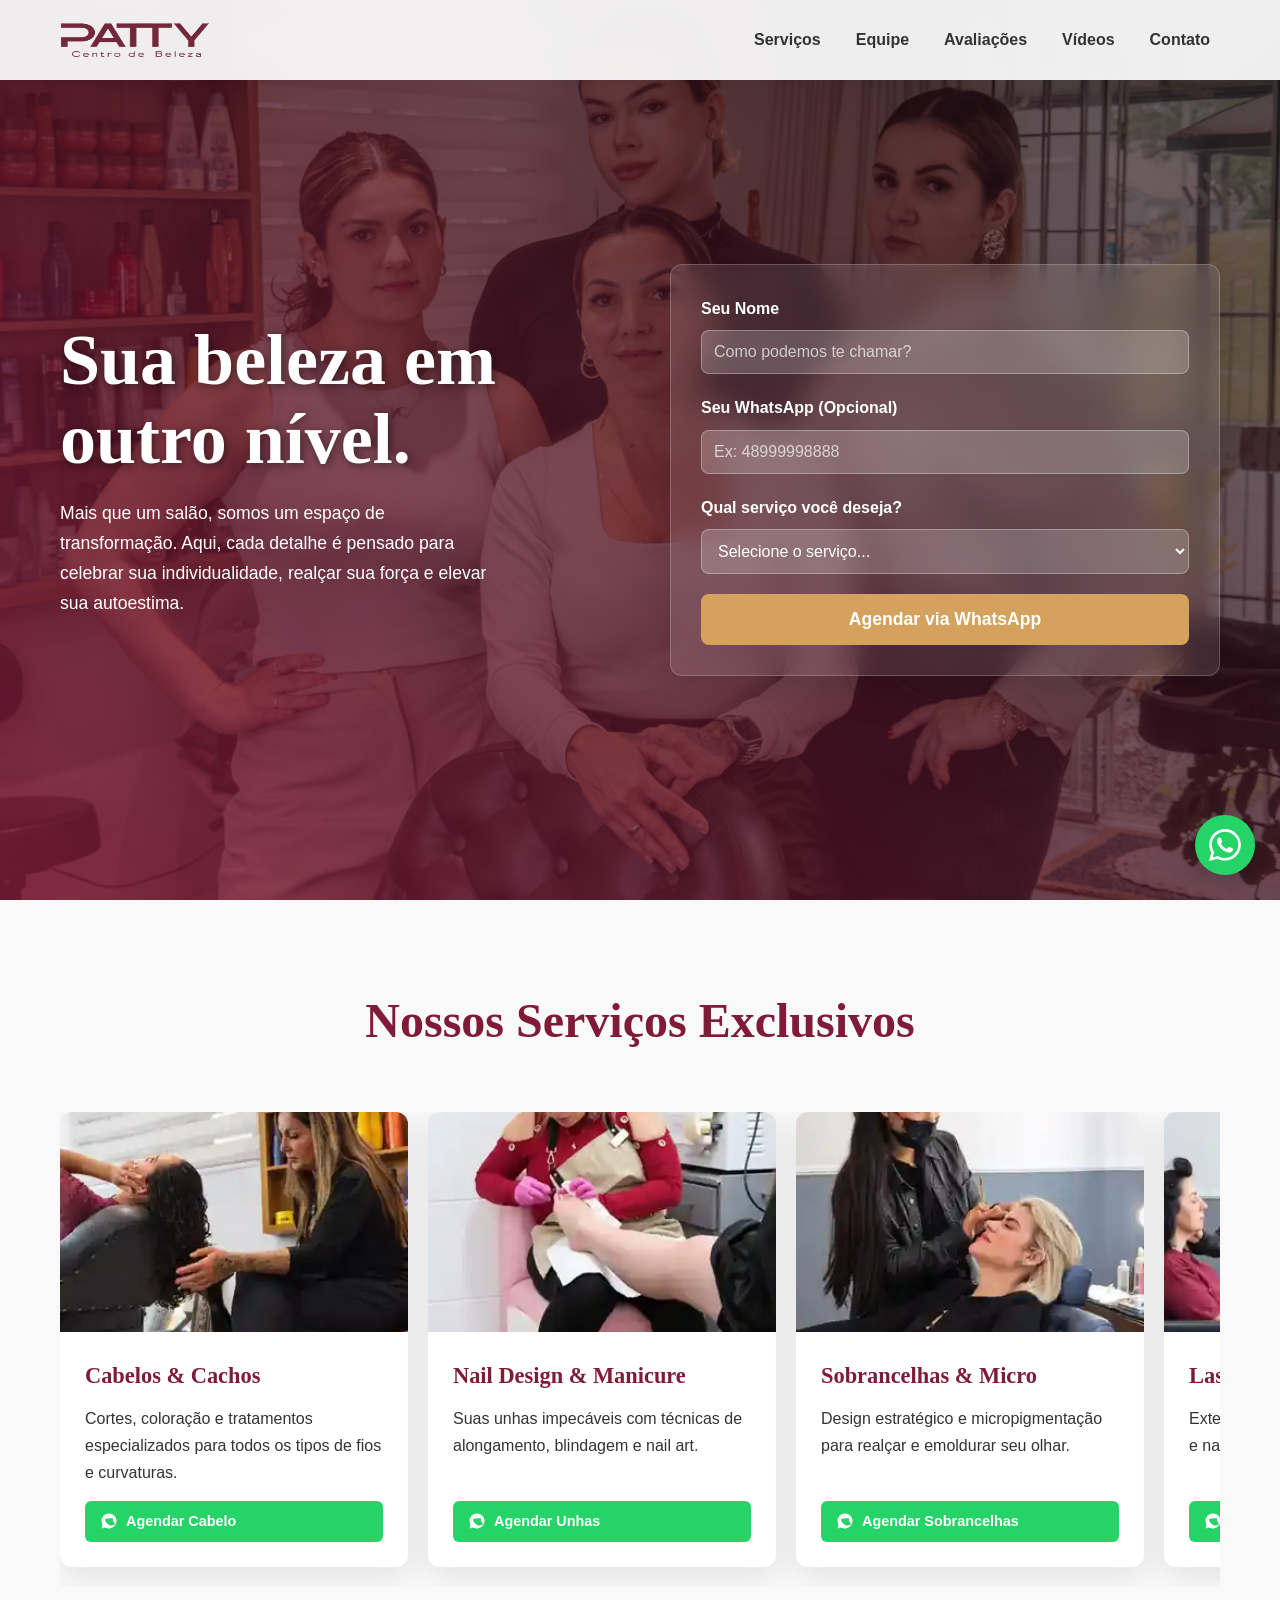
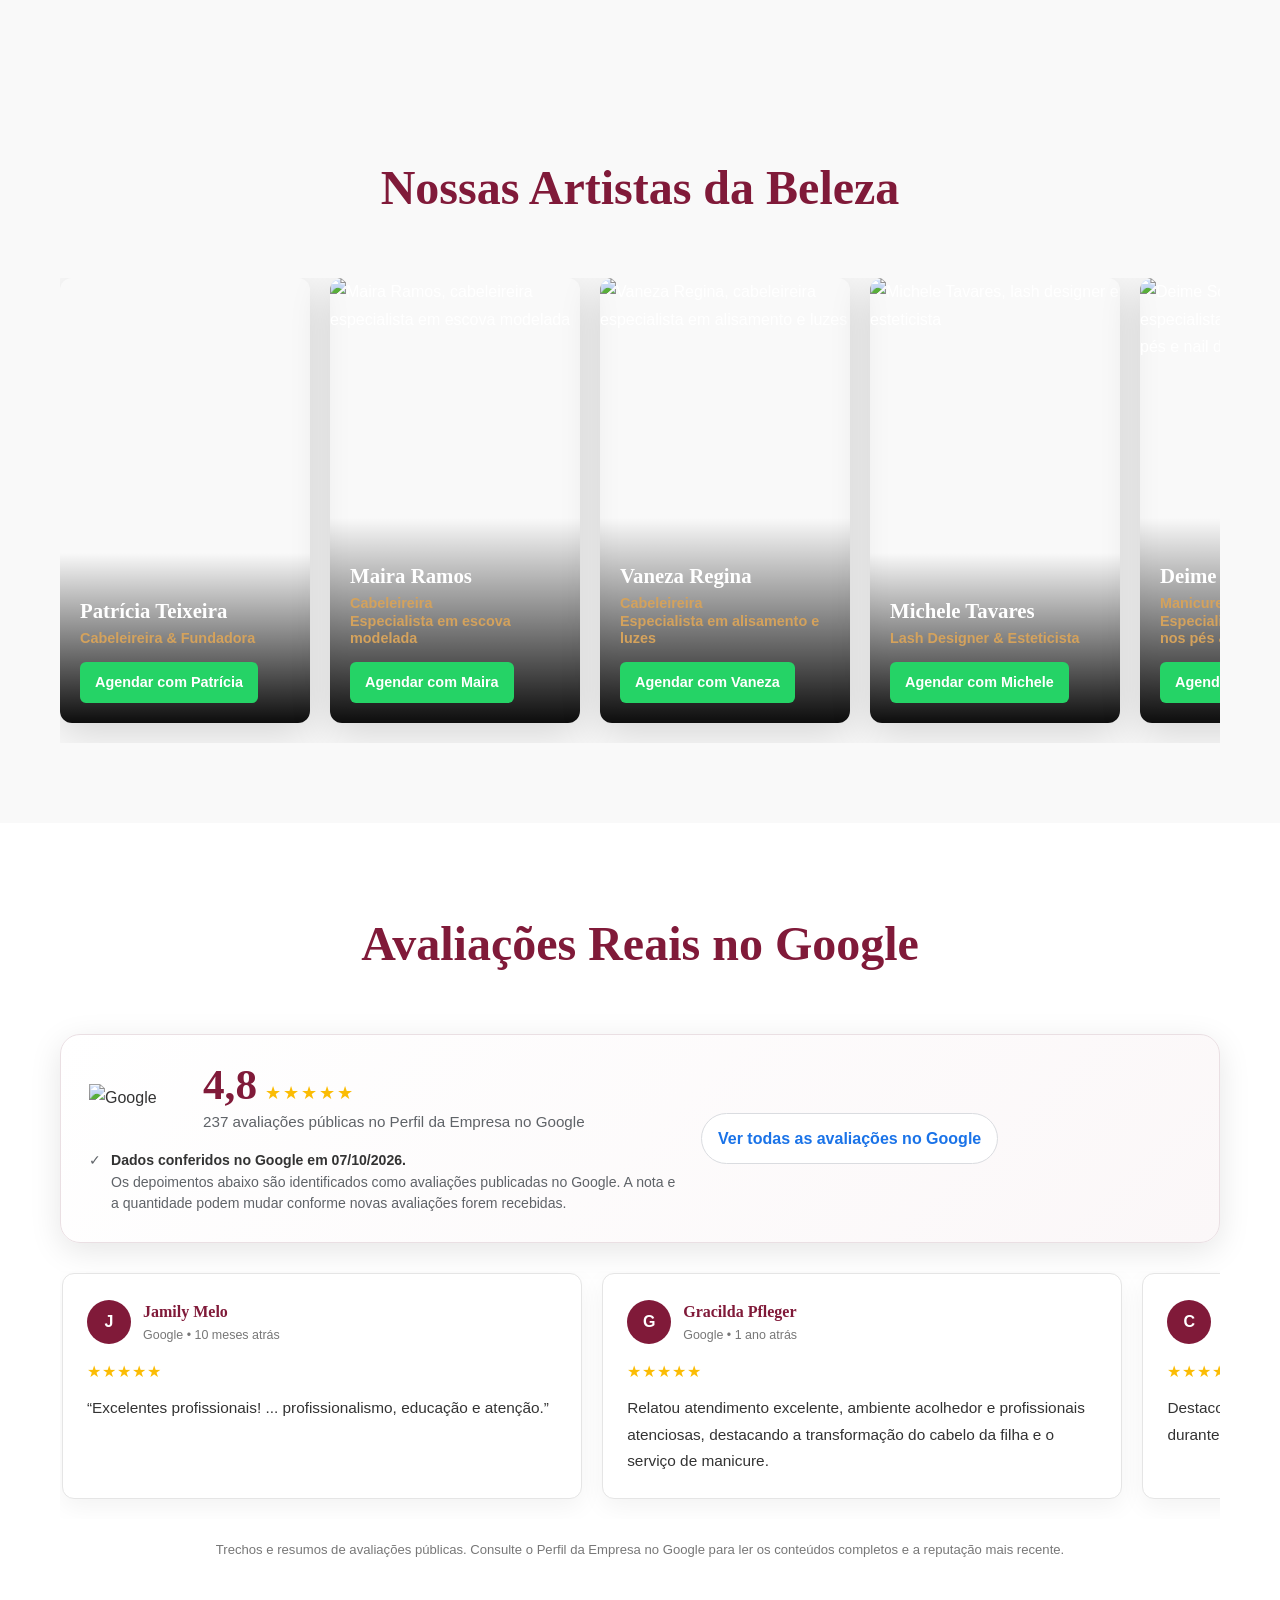
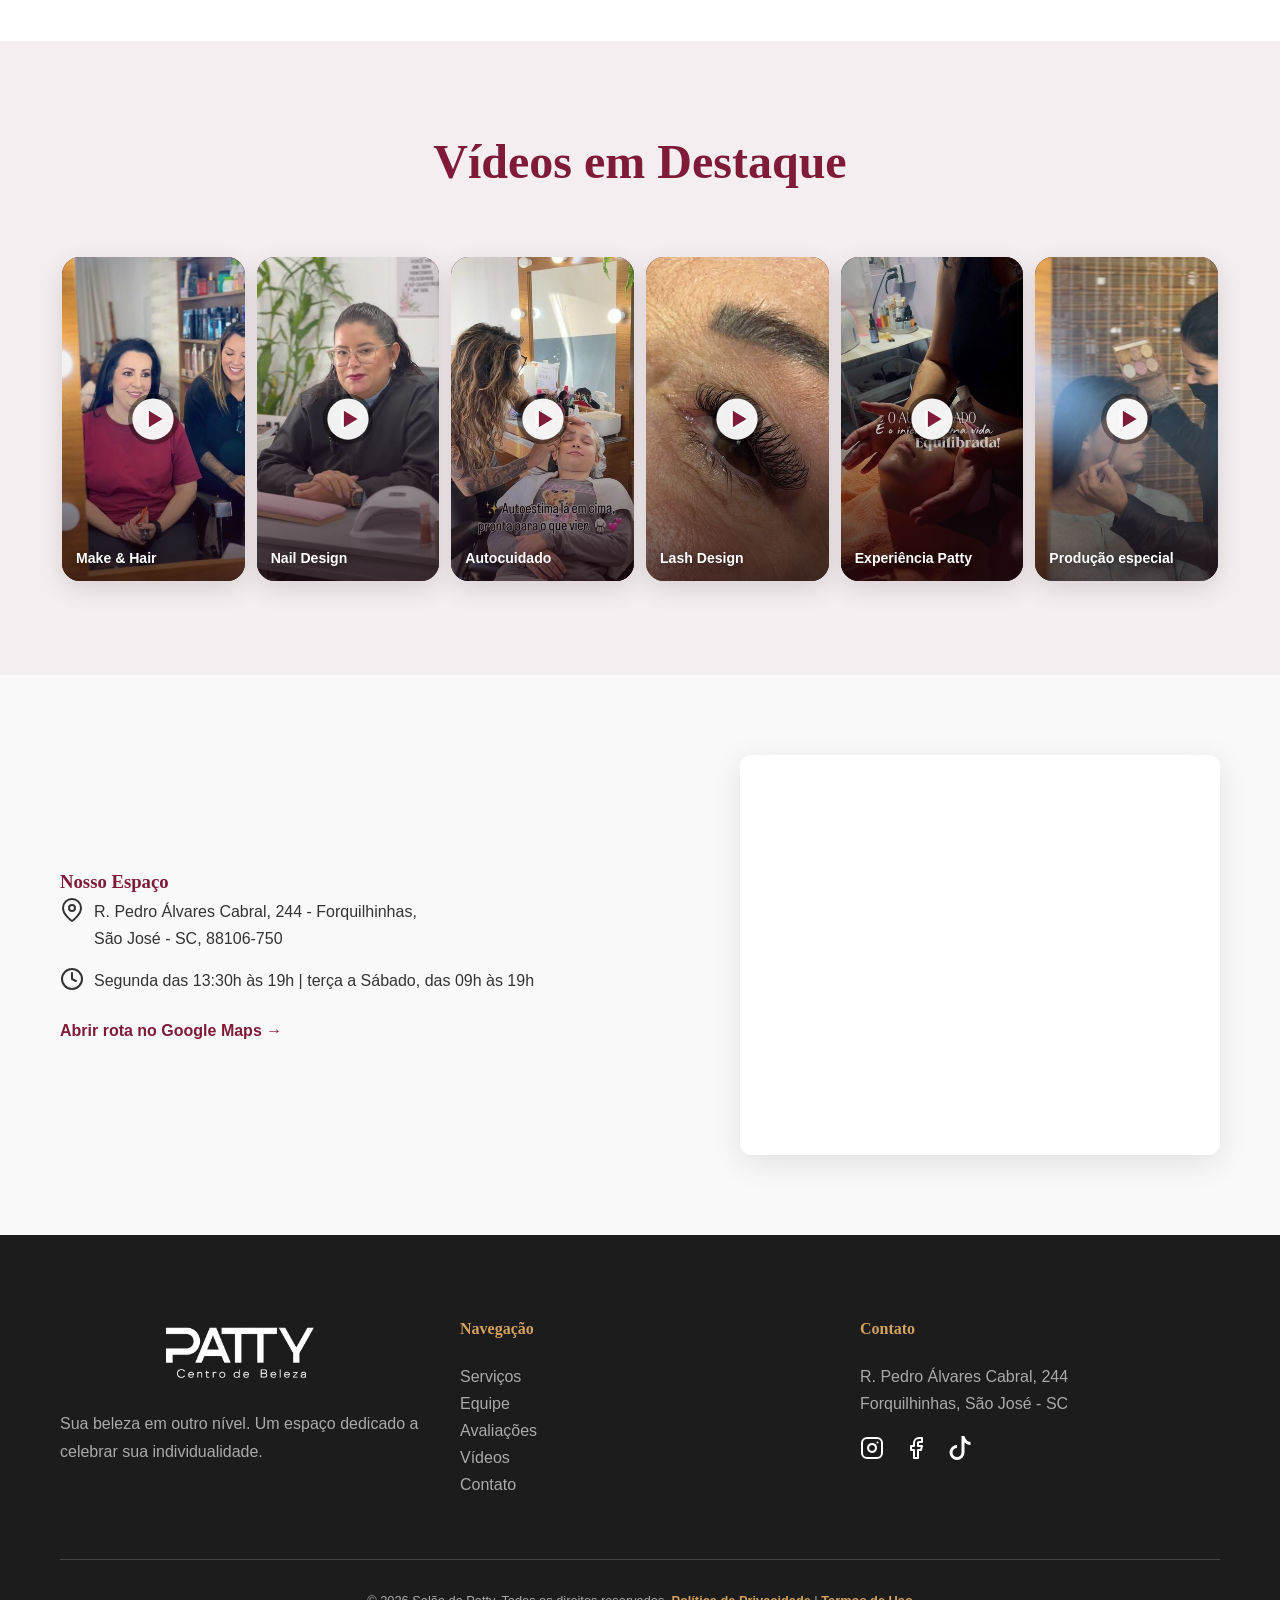
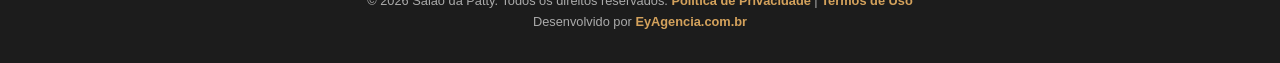
==== index.html @ 9fef359a "Merge pull request #10 from appdidelivery/main feat(analytics): track all WhatsApp CTA clicks and ap" ====
<!DOCTYPE html>
<html lang="pt-BR">
<head>

    <meta charset="UTF-8">
    <meta name="viewport" content="width=device-width, initial-scale=1.0, viewport-fit=cover">
    <meta name="theme-color" content="#801A39">
    <title>Salão da Patty - Sua Beleza em Outro Nível</title>

    <meta name="description" content="No Salão da Patty, transformamos sua beleza e elevamos sua autoestima. Agende seu horário e viva uma experiência única de luxo e cuidado em São José/SC.">
    <meta name="author" content="Salão da Patty | Desenvolvido por EyAgencia.com.br">
    <meta name="robots" content="index,follow,max-image-preview:large">
    <meta property="og:locale" content="pt_BR">
    <meta property="og:type" content="business.business">
    <meta property="og:title" content="Salão da Patty | Centro de Beleza em São José/SC">
    <meta property="og:description" content="Cabelos, unhas, cílios, estética, maquiagem, depilação e terapias em São José/SC. Agende seu atendimento no Salão da Patty.">
    <meta property="og:url" content="https://www.pattycentrodebeleza.com.br/">
    <meta property="og:image" content="https://www.pattycentrodebeleza.com.br/imagens/hero-background.jpg">
    <meta name="twitter:card" content="summary_large_image">
    <link rel="icon" href="imagens/logo-patty-salao.png" type="image/png">
    <link rel="canonical" href="https://www.pattycentrodebeleza.com.br/">
    <link rel="alternate" type="text/plain" href="llms.txt" title="Resumo oficial para agentes de IA">
    <link rel="preload" as="image" href="imagens/hero-background.jpg" fetchpriority="high"><script type="application/ld+json">
    {
      "@context": "https://schema.org",
      "@graph": [
        {
          "@type": "BeautySalon",
          "@id": "https://www.pattycentrodebeleza.com.br/#organization",
          "name": "Patty Centro de Beleza",
          "url": "https://www.pattycentrodebeleza.com.br",
          "logo": "https://www.pattycentrodebeleza.com.br/imagens/logo-patty-salao.png",
          "image": [
            "https://www.pattycentrodebeleza.com.br/imagens/hero-background.jpg",
            "https://www.pattycentrodebeleza.com.br/imagens/servico-cabelos.jpg"
          ],
          "telephone": "+55 48 988032478",
          "priceRange": "$$",
          "aggregateRating": {
            "@type": "AggregateRating",
            "ratingValue": "4.8",
            "reviewCount": "237",
            "bestRating": "5",
            "worstRating": "1"
          },
          "hasMap": "https://www.google.com/maps/search/?api=1&query=Patty%20Centro%20de%20Beleza%2C%20R.%20Pedro%20%C3%81lvares%20Cabral%2C%20244%2C%20Forquilhinhas%2C%20S%C3%A3o%20Jos%C3%A9%20-%20SC%2C%2088106-750",
          "address": {
            "@type": "PostalAddress",
            "streetAddress": "R. Pedro Álvares Cabral, 244",
            "addressLocality": "São José",
            "addressRegion": "SC",
            "postalCode": "88106-750",
            "addressCountry": "BR"
          },
          "sameAs": [
            "https://www.instagram.com/pattycentrodebeleza",
            "https://www.facebook.com/share/1CaXGvfuWC",
            "https://www.tiktok.com/@patriciacentrodebeleza",
            "https://wa.me/5548988032478"
          ]
        }
      ]
    }
    </script>

    <style>
        /* ---------------------------------- */
        /* 1. FUNDAÇÃO E VARIÁVEIS
        /* ---------------------------------- */
        :root {
            --rose-gold: #D4A25C;
            --burgundy: #801A39;
            --off-white: #F9F9F9;
            --text-dark: #333;
            --text-light: #fff;
            
            --font-heading: Georgia, 'Times New Roman', serif;
            --font-body: -apple-system, BlinkMacSystemFont, 'Segoe UI', Roboto, Arial, sans-serif;

            --shadow-soft: 0 8px 32px 0 rgba(0, 0, 0, 0.1);
            --shadow-medium: 0 10px 40px rgba(0, 0, 0, 0.15);
            --container-width: 1200px;
            --border-radius: 12px;
        }

        /* ---------------------------------- */
        /* 2. RESET GERAL
        /* ---------------------------------- */
        * { margin: 0; padding: 0; box-sizing: border-box; }
        html { scroll-behavior: smooth; }
        body {
            font-family: var(--font-body);
            background-color: var(--off-white);
            color: var(--text-dark);
            line-height: 1.7;
            -webkit-font-smoothing: antialiased;
            overflow-x: hidden; 
        }
        .container { max-width: var(--container-width); margin: 0 auto; padding: 0 20px; }
        section { padding: 80px 0; }
        h1, h2, h3, h4 { font-family: var(--font-heading); color: var(--burgundy); font-weight: 700; }
        h2.section-title { font-size: clamp(2.2rem, 5vw, 3rem); text-align: center; margin-bottom: 50px; }
        img { max-width: 100%; height: auto; display: block; }
        
        .fade-in { opacity: 0; transform: translateY(30px); transition: opacity 0.8s ease-out, transform 0.6s ease-out; }
        .fade-in.visible { opacity: 1; transform: translateY(0); }

        /* ---------------------------------- */
        /* 3. HEADER & MENU MOBILE
        /* ---------------------------------- */
        .main-header {
            position: fixed; top: 0; left: 0; width: 100%; z-index: 1000;
            background-color: rgba(249, 249, 249, 0.95);
            backdrop-filter: blur(10px); -webkit-backdrop-filter: blur(10px);
            padding: 15px 0; box-shadow: 0 2px 10px rgba(0,0,0,0.05); transition: all 0.3s;
        }
        .header-container { display: flex; justify-content: space-between; align-items: center; position: relative; }
        .logo img { height: 50px; transition: height 0.3s; }
        
        .main-nav { display: flex; align-items: center; gap: 15px; }
        .main-nav a { margin: 0 10px; color: var(--text-dark); font-weight: 600; text-decoration: none; position: relative; }
        .main-nav a::after {
            content: ''; position: absolute; bottom: -5px; left: 0; width: 0; height: 2px;
            background-color: var(--rose-gold); transition: width 0.3s;
        }
        .main-nav a:hover::after { width: 100%; }

        .menu-toggle { display: none; background: none; border: none; cursor: pointer; color: var(--burgundy); padding: 5px; z-index: 1100; }

        /* ---------------------------------- */
        /* 4. HERO
        /* ---------------------------------- */
        .hero-section {
            padding-top: 120px; min-height: 100vh; display: flex; align-items: center; justify-content: center;
            color: var(--text-light);
            background-image: linear-gradient(45deg, rgba(128, 26, 57, 0.8), rgba(0, 0, 0, 0.6)), url('imagens/hero-background.jpg');
            background-size: cover; background-position: center;
        }
        .hero-grid { display: grid; grid-template-columns: 1fr; gap: 60px; align-items: center; }
        .hero-text h1 { color: var(--text-light); font-size: clamp(2.8rem, 7vw, 4.5rem); line-height: 1.1; margin-bottom: 20px; text-shadow: 2px 2px 10px rgba(0,0,0,0.5); }
        .hero-text p { font-size: 1.1rem; max-width: 45ch; }
        
        .hero-form {
            background: rgba(255, 255, 255, 0.1); backdrop-filter: blur(15px); -webkit-backdrop-filter: blur(15px);
            border: 1px solid rgba(255, 255, 255, 0.2); border-radius: var(--border-radius); padding: 30px; box-shadow: var(--shadow-medium);
        }
        .form-group { margin-bottom: 20px; }
        .form-group label { display: block; margin-bottom: 8px; font-weight: 600; }
        .form-group input, .form-group select {
            width: 100%; padding: 12px; border: 1px solid rgba(255, 255, 255, 0.3); border-radius: 8px;
            background-color: rgba(255, 255, 255, 0.2); color: var(--text-light); font-family: var(--font-body); font-size: 1rem;
        }
        .form-group input::placeholder { color: rgba(255, 255, 255, 0.7); }
        .form-group option { background-color: var(--burgundy); color: var(--text-light); }
        .btn-submit {
            width: 100%; padding: 15px; border: none; border-radius: 8px; background-color: var(--rose-gold);
            color: var(--text-light); font-size: 1.1rem; font-weight: 600; cursor: pointer; transition: 0.3s;
        }
        .btn-submit:hover { background-color: #c59450; transform: scale(1.02); }

        /* NOVO: Botão pequeno do WhatsApp para cards */
        .btn-whatsapp-small {
            display: inline-flex; align-items: center; gap: 8px; margin-top: 15px; padding: 8px 15px;
            background-color: #25D366; color: #fff; border-radius: 6px; font-weight: 600; font-size: 0.9rem;
            text-decoration: none; transition: background-color 0.3s, transform 0.2s;
        }
        .btn-whatsapp-small:hover { background-color: #128C7E; transform: translateY(-2px); color: #fff; }
        .btn-whatsapp-small svg { width: 18px; height: 18px; }

        /* ---------------------------------- */
        /* 5. SERVIÇOS (CARROSSEL)
        /* ---------------------------------- */
        .services-carousel-wrapper { position: relative; }
        .services-carousel { 
            display: flex; overflow-x: auto; scroll-snap-type: x mandatory; gap: 20px; padding-bottom: 20px; 
            -ms-overflow-style: none; scrollbar-width: none; 
        }
        .services-carousel::-webkit-scrollbar { display: none; }
        
        .service-card { 
            flex: 0 0 85%; min-width: 85%; flex-shrink: 0; 
            scroll-snap-align: center; background: var(--text-light); border-radius: var(--border-radius); 
            overflow: hidden; box-shadow: var(--shadow-soft); transition: transform 0.3s; display: flex; flex-direction: column;
        }
        .service-card:hover { transform: translateY(-5px); box-shadow: var(--shadow-medium); }
        .service-card img { width: 100%; height: 250px; object-fit: cover; }
        .service-card-content { padding: 25px; display: flex; flex-direction: column; flex-grow: 1; }
        .service-card-content h3 { margin-bottom: 10px; font-size: 1.4rem; }
        .service-card-content p { flex-grow: 1; }

        /* ---------------------------------- */
        /* 6. GALERIAS POR SERVIÇO
        /* ---------------------------------- */
        .portfolio-section { background: #fff; }
        .portfolio-intro {
            max-width: 760px; margin: -28px auto 36px; text-align: center; color: #555;
        }
        .service-gallery {
            background: #fbf7f8; border: 1px solid #eadfe3; border-radius: 20px;
            padding: 24px; box-shadow: var(--shadow-soft);
        }
        .service-gallery-header {
            display: flex; flex-direction: column; gap: 12px; margin-bottom: 20px;
        }
        .service-gallery-header h3 { margin: 0; font-size: 1.65rem; }
        .service-gallery-header p { color: #666; max-width: 760px; }
        .gallery-grid {
            display: grid; grid-template-columns: repeat(2, minmax(0, 1fr)); gap: 12px;
        }
        .gallery-item {
            position: relative; aspect-ratio: 240 / 426; overflow: hidden;
            border-radius: 14px; background-image: url('imagens/portfolio/unhas/patty-unhas-01-07.webp');
            background-repeat: no-repeat; background-size: 100% 700%;
            box-shadow: 0 8px 22px rgba(0,0,0,.10);
            transition: transform .25s ease, box-shadow .25s ease;
        }
        .gallery-item:hover { transform: translateY(-3px); box-shadow: 0 12px 28px rgba(0,0,0,.16); }
        .gallery-item:nth-child(1) { background-position: center 0%; }
        .gallery-item:nth-child(2) { background-position: center 16.6667%; }
        .gallery-item:nth-child(3) { background-position: center 33.3333%; }
        .gallery-item:nth-child(4) { background-position: center 50%; }
        .gallery-item:nth-child(5) { background-position: center 66.6667%; }
        .gallery-item:nth-child(6) { background-position: center 83.3333%; }
        .gallery-item:nth-child(7) { background-position: center 100%; }
        .gallery-caption {
            position: absolute; left: 0; right: 0; bottom: 0; padding: 34px 12px 10px;
            background: linear-gradient(to top, rgba(0,0,0,.72), transparent);
            color: #fff; font-size: .78rem; font-weight: 600;
        }
        .gallery-cta { margin-top: 20px; }

        /* ---------------------------------- */
        /* 7. EQUIPE (STORIES CARROSSEL)
        /* ---------------------------------- */
        .team-carousel-wrapper { position: relative; }
        .team-carousel {
            display: flex; overflow-x: auto; scroll-snap-type: x mandatory; gap: 20px; padding-bottom: 20px; 
            -ms-overflow-style: none; scrollbar-width: none;
        }
        .team-carousel::-webkit-scrollbar { display: none; }

        .team-card { 
            flex: 0 0 75%; min-width: 75%; flex-shrink: 0; 
            scroll-snap-align: center; position: relative; aspect-ratio: 9 / 16; 
            border-radius: var(--border-radius); overflow: hidden; box-shadow: var(--shadow-medium); color: var(--text-light); 
        }
        .team-card img { width: 100%; height: 100%; object-fit: cover; transition: transform 0.4s ease; }
        .team-card:hover img { transform: scale(1.05); }
        .team-card-overlay { 
            position: absolute; bottom: 0; left: 0; width: 100%; padding: 40px 20px 20px; 
            background: linear-gradient(to top, rgba(0,0,0,0.95), transparent); 
            display: flex; flex-direction: column; align-items: flex-start;
        }
        .team-card-overlay h3 { color: var(--text-light); font-size: 1.3rem; margin-bottom: 2px; }
        .team-card-overlay p { color: var(--rose-gold); font-weight: 600; font-size: 0.9rem; line-height: 1.2; }

        /* ---------------------------------- */
        /* 7. AVALIAÇÕES E RODAPÉ
        /* ---------------------------------- */
        .reviews-section { background: #fff; }
        .google-reputation {
            display: grid; grid-template-columns: 1fr; gap: 24px; align-items: stretch;
            background: linear-gradient(135deg, #fff 0%, #fbf7f8 100%);
            border: 1px solid #eadfe3; border-radius: 20px; padding: 28px; margin-bottom: 28px;
            box-shadow: var(--shadow-soft);
        }
        .google-score { display: flex; flex-wrap: wrap; align-items: center; gap: 16px 22px; }
        .google-logo { width: 92px; height: auto; object-fit: contain; }
        .google-score-main { display: flex; align-items: baseline; gap: 8px; }
        .google-rating-number { font-family: var(--font-heading); color: var(--burgundy); font-size: 2.7rem; line-height: 1; }
        .google-rating-stars { color: #fbbc04; font-size: 1.15rem; letter-spacing: 2px; }
        .google-review-count { color: #5f6368; font-size: .95rem; }
        .google-audit { display: flex; align-items: flex-start; gap: 10px; color: #5f6368; font-size: .88rem; line-height: 1.5; }
        .google-audit strong { color: var(--text-dark); }
        .google-actions { display: flex; flex-wrap: wrap; gap: 10px; align-items: center; }
        .btn-google {
            display: inline-flex; align-items: center; justify-content: center; gap: 8px;
            padding: 11px 16px; border-radius: 999px; border: 1px solid #dadce0;
            background: #fff; color: #1a73e8; text-decoration: none; font-weight: 600;
            transition: transform .2s ease, box-shadow .2s ease;
        }
        .btn-google:hover { transform: translateY(-2px); box-shadow: 0 8px 20px rgba(0,0,0,.08); }
        .reviews-carousel { display: flex; overflow-x: auto; scroll-snap-type: x mandatory; gap: 20px; padding: 2px 2px 20px; scrollbar-width: none; }
        .reviews-carousel::-webkit-scrollbar { display: none; }
        .review-card {
            flex: 0 0 88%; min-width: 88%; flex-shrink: 0; scroll-snap-align: center;
            background: #fff; border: 1px solid #e5e5e5; border-radius: var(--border-radius);
            padding: 24px; box-shadow: 0 8px 24px rgba(0,0,0,.05);
        }
        .review-header { display: flex; align-items: center; justify-content: space-between; gap: 12px; margin-bottom: 12px; }
        .review-person { display: flex; align-items: center; gap: 12px; }
        .review-avatar {
            width: 44px; height: 44px; border-radius: 50%; display: grid; place-items: center;
            background: var(--burgundy); color: #fff; font-weight: 700;
        }
        .review-person h4 { font-size: 1rem; margin: 0; }
        .review-source { font-size: .78rem; color: #777; }
        .review-stars { color: #fbbc04; margin-bottom: 10px; letter-spacing: 1px; }
        .review-card p { font-size: .96rem; }
        .review-note { margin-top: 20px; font-size: .82rem; color: #777; text-align: center; }

        .trust-section { background: #f4eef0; }
        .trust-intro { max-width: 760px; margin: -28px auto 34px; text-align: center; color: #555; }
        .stories-carousel {
            display: flex; gap: 18px; overflow-x: auto; scroll-snap-type: x mandatory;
            padding: 4px 2px 22px; scrollbar-width: none;
        }
        .stories-carousel::-webkit-scrollbar { display: none; }
        .story-card {
            flex: 0 0 78%; min-width: 78%; max-width: 330px; scroll-snap-align: center;
            background: #111; border-radius: 18px; overflow: hidden; box-shadow: var(--shadow-medium);
            position: relative;
        }.location-grid { display: grid; grid-template-columns: 1fr; gap: 40px; align-items: center; }
        .location-map { background: #fff; border-radius: var(--border-radius); overflow: hidden; box-shadow: var(--shadow-soft); }
        .location-map iframe { width: 100%; height: 400px; border: none; display: block; }
        .location-info p { display: flex; align-items: flex-start; gap: 10px; margin-bottom: 15px; }
        .route-link { display: inline-flex; align-items: center; gap: 8px; color: var(--burgundy); font-weight: 600; text-decoration: none; margin-top: 8px; }

        footer { background-color: #1c1c1c; color: #aaa; padding: 80px 0 30px; }
        .footer-grid { display: grid; grid-template-columns: 1fr; gap: 40px; text-align: center; }
        .footer-col h4 { color: var(--rose-gold); margin-bottom: 20px; }
        .footer-logo { max-width: 150px; margin: 0 auto 20px auto; filter: grayscale(100%) brightness(10); }
        .footer-col ul { list-style: none; }
        .footer-col a { color: #aaa; text-decoration: none; }
        .social-icons-footer { display: flex; justify-content: center; gap: 20px; margin-top: 15px; }
        .social-icons-footer a { color: var(--text-light); font-size: 1.5rem; transition: 0.3s; }
        .footer-bottom { margin-top: 60px; padding-top: 30px; border-top: 1px solid #444; font-size: 0.8rem; text-align: center; }
        .footer-bottom a { color: var(--rose-gold); font-weight: 600; text-decoration: none; }

        .whatsapp-float {
            position: fixed; bottom: 25px; right: 25px; width: 60px; height: 60px; background-color: #25D366; color: #fff; border-radius: 50%;
            display: flex; align-items: center; justify-content: center; font-size: 2rem; box-shadow: 0 4px 15px rgba(0,0,0,0.2); z-index: 100;
        }70% { transform: scale(1); box-shadow: 0 0 0 10px rgba(37, 211, 102, 0); } 100% { transform: scale(0.95); box-shadow: 0 0 0 0 rgba(37, 211, 102, 0); } }

        /* ---------------------------------- */
        /* RESPONSIVIDADE
        /* ---------------------------------- */
        @media (max-width: 992px) {
            .header-container { padding: 10px 20px; }
            .logo { position: absolute; left: 50%; transform: translateX(-50%); }
            .logo img { height: 60px; }
            .menu-toggle { display: block; position: absolute; right: 20px; }
            
            .main-nav {
                position: fixed; top: 0; right: -100%; width: 80%; max-width: 300px; height: 100vh;
                background-color: #fff; flex-direction: column; align-items: flex-start; justify-content: flex-start;
                padding: 100px 30px 30px; box-shadow: -5px 0 15px rgba(0,0,0,0.1); transition: right 0.4s ease-in-out; z-index: 999;
            }
            .main-nav.active { right: 0; }
            .main-nav a { font-size: 1.2rem; margin: 15px 0; width: 100%; border-bottom: 1px solid rgba(0,0,0,0.05); padding-bottom: 10px; color: var(--burgundy); }
            
            .hero-section { padding-top: 140px; }
            .hero-text h1 { font-size: 2.5rem; }
        }
        
        @media (min-width: 768px) {
            .hero-grid { grid-template-columns: 1fr 1fr; }
            .service-card { flex: 0 0 45%; min-width: 45%; }
            .team-card { flex: 0 0 250px; min-width: 250px; } 
            .review-card { flex: 0 0 45%; min-width: 45%; }
            .google-reputation { grid-template-columns: 1.2fr 1fr; }
            .story-card { flex: 0 0 300px; min-width: 300px; }
            .gallery-grid { grid-template-columns: repeat(4, minmax(0, 1fr)); gap: 16px; }
            .service-gallery-header { flex-direction: row; align-items: flex-end; justify-content: space-between; }
            .trust-proof-grid { grid-template-columns: repeat(3, 1fr); }
            .location-grid { grid-template-columns: 2fr 1.5fr; }
            .footer-grid { grid-template-columns: repeat(3, 1fr); text-align: left; }
            .social-icons-footer { justify-content: flex-start; }
        }
        @media (min-width: 1024px) {
            .service-card { flex: 0 0 30%; min-width: 30%; }
        }/* PageSpeed: mídia lazy e vídeos sem embed do Instagram */
        .service-card img{width:100%;height:250px;object-fit:cover;display:block;background:#f4eef0}.video-link-card{min-height:125px;padding:16px;flex-direction:column;align-items:flex-start;justify-content:flex-end}.video-play-icon{width:36px;height:36px}.video-link-copy strong{font-size:1rem}}

    
        /* PageSpeed: renderização e mídia */
        .team-section,.reviews-section,.trust-section,.location-section{content-visibility:auto;contain-intrinsic-size:800px}
        .service-card img{aspect-ratio:16/10;width:100%;height:auto;min-height:220px;max-height:250px;object-fit:cover}
        .video-links-grid{content-visibility:auto}

    
        /* Mobile-first performance refinements */
        @media (max-width:767px){
          section{padding:56px 0}
          .hero-section{min-height:auto;padding-top:108px;padding-bottom:52px}
          .hero-grid{gap:34px}
          .hero-form{backdrop-filter:none;-webkit-backdrop-filter:none;background:rgba(65,10,28,.72)}
          .main-header{backdrop-filter:none;-webkit-backdrop-filter:none;background:rgba(249,249,249,.98)}
        }
        @media (prefers-reduced-motion:reduce){
          *,*::before,*::after{scroll-behavior:auto!important;transition:none!important;animation:none!important}
        }

    
        /* Reels: capas locais reais, proporção 9:16 e player sob demanda */
        .reels-grid{
            display:grid;
            grid-auto-flow:column;
            grid-auto-columns:min(74vw,290px);
            gap:14px;
            overflow-x:auto;
            padding:4px 2px 14px;
            scroll-snap-type:x mandatory;
            scrollbar-width:thin;
            overscroll-behavior-inline:contain;
        }
        .reel-facade{
            appearance:none;
            position:relative;
            aspect-ratio:9/16;
            width:100%;
            overflow:hidden;
            border:0;
            border-radius:18px;
            padding:0;
            background:#38141e;
            cursor:pointer;
            scroll-snap-align:start;
            box-shadow:0 8px 26px rgba(36,11,20,.12);
            isolation:isolate;
            display:block;
            text-align:left;
        }
        .reel-cover{
            position:absolute;
            inset:0;
            width:100%;
            height:100%;
            object-fit:cover;
            object-position:center;
            display:block;
            transition:transform .35s ease;
        }
        .reel-facade:hover .reel-cover{transform:scale(1.035)}
        .reel-shade{
            position:absolute;
            inset:0;
            background:linear-gradient(to bottom,rgba(30,10,16,0) 35%,rgba(30,10,16,.72) 100%);
            pointer-events:none;
        }
        .reel-caption{
            position:absolute;
            z-index:2;
            bottom:14px;
            left:14px;
            right:14px;
            font-size:.88rem;
            font-weight:650;
            line-height:1.3;
            color:white;
            text-shadow:0 2px 8px rgba(0,0,0,.5);
            pointer-events:none;
        }
        .reel-play{
            position:absolute;
            inset:0;
            display:grid;
            place-items:center;
            pointer-events:none;
            z-index:3;
            filter:drop-shadow(0 4px 14px rgba(0,0,0,.25));
        }
        .reel-facade:focus-visible{outline:3px solid var(--rose-gold);outline-offset:3px}
        .reel-facade iframe{
            position:absolute;
            inset:0;
            z-index:4;
            width:100%;
            height:100%;
            border:0;
            background:#000;
        }
        @media(min-width:768px){
            .reels-grid{grid-auto-flow:initial;grid-template-columns:repeat(3,minmax(0,1fr));overflow:visible}
        }
        @media(min-width:1180px){
            .reels-grid{grid-template-columns:repeat(6,minmax(0,1fr));gap:12px}
        }

    </style>
</head>
<body>
<!-- Google Tag Manager (noscript) -->
<!-- End Google Tag Manager (noscript) -->
    <header class="main-header" id="mainHeader">
        <div class="container header-container">
            <div class="logo">
                <a href="#hero">
                    <img src="imagens/logo-patty-salao.png" width="150" height="62" alt="Logo Salão da Patty">
                </a>
            </div>
            <button class="menu-toggle" aria-label="Abrir Menu">
                <svg xmlns="http://www.w3.org/2000/svg" width="32" height="32" viewBox="0 0 24 24" fill="none" stroke="currentColor" stroke-width="2" stroke-linecap="round" stroke-linejoin="round" class="feather feather-menu"><line x1="3" y1="12" x2="21" y2="12"></line><line x1="3" y1="6" x2="21" y2="6"></line><line x1="3" y1="18" x2="21" y2="18"></line></svg>
            </button>
            <nav class="main-nav" id="mainNav">
                <a href="#servicos">Serviços</a>
                <a href="#equipe">Equipe</a>
                <a href="#avaliacoes">Avaliações</a>
                <a href="#destaques">Vídeos</a>
                <a href="#contato">Contato</a>
            </nav>
        </div>
    </header>

    <section id="hero" class="hero-section">
        <div class="container">
            <div class="hero-grid">
                <div class="hero-text fade-in">
                    <h1>Sua beleza em outro nível.</h1>
                    <p>Mais que um salão, somos um espaço de transformação. Aqui, cada detalhe é pensado para celebrar sua individualidade, realçar sua força e elevar sua autoestima.</p>
                </div>
                
                <form id="agendamentoForm" class="hero-form fade-in" toolname="agendar_salao_patty" tooldescription="Prepara um pedido de agendamento no Salão da Patty e abre a conversa oficial no WhatsApp com o serviço escolhido.">
                    <div class="form-group">
                        <label for="nome">Seu Nome</label>
                        <input type="text" id="nome" name="nome" autocomplete="name" toolparamdescription="Nome da pessoa que deseja agendar." placeholder="Como podemos te chamar?" required>
                    </div>
                    <div class="form-group">
                        <label for="whatsapp">Seu WhatsApp (Opcional)</label>
                        <input type="tel" id="whatsapp" name="whatsapp" autocomplete="tel" inputmode="tel" toolparamdescription="WhatsApp opcional para retorno." placeholder="Ex: 48999998888">
                    </div>
                    <div class="form-group">
                        <label for="servico">Qual serviço você deseja?</label>
                        <select id="servico" name="servico" toolparamdescription="Serviço de beleza ou bem-estar desejado." required>
                            <option value="">Selecione o serviço...</option>
                            <option value="Cabelos e Cachos">Cabelos e Cachos</option>
                            <option value="Nail Design">Nail Design e Manicure</option>
                            <option value="Sobrancelhas e Micropigmentação">Sobrancelhas e Micropigmentação</option>
                            <option value="Estética">Estética Facial/Corporal</option>
                            <option value="Cílios">Lash Design (Cílios)</option>
                            <option value="Maquiagem">Maquiagem</option>
                            <option value="Depilação">Depilação</option>
                            <option value="Massoterapia e Terapias">Massoterapia e Terapias</option>
                        </select>
                    </div>
                    <button type="submit" class="btn-submit">Agendar via WhatsApp</button>
                </form>
            </div>
        </div>
    </section>

    <main>
        <section id="servicos" class="services-section">
            <div class="container">
                <h2 class="section-title fade-in">Nossos Serviços Exclusivos</h2>
                <div class="services-carousel-wrapper fade-in">
                    <div class="services-carousel">
                        
                        <div class="service-card">
                            <img src="imagens/servicos/cachos.webp" alt="Atendimento real de cabelos cacheados no Patty Centro de Beleza" loading="lazy" decoding="async" width="420" height="300" style="object-position:center center;">
                            <div class="service-card-content">
                                <h3>Cabelos & Cachos</h3>
                                <p>Cortes, coloração e tratamentos especializados para todos os tipos de fios e curvaturas.</p>
                                <a href="https://wa.me/5548988032478?text=Ol%C3%A1%2C%20gostaria%20de%20agendar%20o%20servi%C3%A7o%20de%20Cabelos%20e%20Cachos." target="_blank" class="btn-whatsapp-small">
                                    <svg xmlns="http://www.w3.org/2000/svg" viewBox="0 0 24 24" fill="currentColor"><path d="M12.01 2.002c-5.522 0-9.998 4.477-9.998 9.998 0 1.765.46 3.447 1.285 4.93L2.003 22l5.176-1.284c1.455.787 3.107 1.206 4.83 1.206 5.522 0 10.002-4.477 10.002-10.002S17.532 2.002 12.01 2.002zm5.836 14.542c-.25.702-1.43 1.34-1.996 1.452-.524.103-1.2.22-3.418-.703-2.685-1.118-4.38-3.844-4.512-4.02-.13-.176-1.077-1.434-1.077-2.747 0-1.314.685-1.96 9.32-2.228.24-.183.565-.213.784.316.227.55.77 1.884.84 2.036.07.153.116.33.023.513-.092.183-.14.297-.28.45-.14.153-.298.337-.417.45-.13.13-.264.275-.11.514.15.24 6.678 1.084 1.31 1.75.63.666 1.4 1.42 1.54 1.65.14.23.14.33-.024.514-.165.183-.77 1.08-1.02 1.39z"/></svg>
                                    Agendar Cabelo
                                </a>
                            </div>
                        </div>

                        <div class="service-card">
                            <img src="imagens/servicos/pedicure.webp" alt="Pedicure e cuidados com unhas no Patty Centro de Beleza" loading="lazy" decoding="async" width="420" height="300" style="object-position:center center;">
                            <div class="service-card-content">
                                <h3>Nail Design & Manicure</h3>
                                <p>Suas unhas impecáveis com técnicas de alongamento, blindagem e nail art.</p>
                                <a href="https://wa.me/5548988032478?text=Ol%C3%A1%2C%20gostaria%20de%20agendar%20o%20servi%C3%A7o%20de%20Nail%20Design%20e%20Manicure." target="_blank" class="btn-whatsapp-small">
                                    <svg xmlns="http://www.w3.org/2000/svg" viewBox="0 0 24 24" fill="currentColor"><path d="M12.01 2.002c-5.522 0-9.998 4.477-9.998 9.998 0 1.765.46 3.447 1.285 4.93L2.003 22l5.176-1.284c1.455.787 3.107 1.206 4.83 1.206 5.522 0 10.002-4.477 10.002-10.002S17.532 2.002 12.01 2.002zm5.836 14.542c-.25.702-1.43 1.34-1.996 1.452-.524.103-1.2.22-3.418-.703-2.685-1.118-4.38-3.844-4.512-4.02-.13-.176-1.077-1.434-1.077-2.747 0-1.314.685-1.96 9.32-2.228.24-.183.565-.213.784.316.227.55.77 1.884.84 2.036.07.153.116.33.023.513-.092.183-.14.297-.28.45-.14.153-.298.337-.417.45-.13.13-.264.275-.11.514.15.24 6.678 1.084 1.31 1.75.63.666 1.4 1.42 1.54 1.65.14.23.14.33-.024.514-.165.183-.77 1.08-1.02 1.39z"/></svg>
                                    Agendar Unhas
                                </a>
                            </div>
                        </div>

                        <div class="service-card">
                            <img src="imagens/servicos/sobrancelhas.webp" alt="Design de sobrancelhas realizado no Patty Centro de Beleza" loading="lazy" decoding="async" width="420" height="300" style="object-position:center center;">
                            <div class="service-card-content">
                                <h3>Sobrancelhas & Micro</h3>
                                <p>Design estratégico e micropigmentação para realçar e emoldurar seu olhar.</p>
                                <a href="https://wa.me/5548988032478?text=Ol%C3%A1%2C%20gostaria%20de%20agendar%20o%20servi%C3%A7o%20de%20Sobrancelhas%20e%20Micropigmenta%C3%A7%C3%A3o." target="_blank" class="btn-whatsapp-small">
                                    <svg xmlns="http://www.w3.org/2000/svg" viewBox="0 0 24 24" fill="currentColor"><path d="M12.01 2.002c-5.522 0-9.998 4.477-9.998 9.998 0 1.765.46 3.447 1.285 4.93L2.003 22l5.176-1.284c1.455.787 3.107 1.206 4.83 1.206 5.522 0 10.002-4.477 10.002-10.002S17.532 2.002 12.01 2.002zm5.836 14.542c-.25.702-1.43 1.34-1.996 1.452-.524.103-1.2.22-3.418-.703-2.685-1.118-4.38-3.844-4.512-4.02-.13-.176-1.077-1.434-1.077-2.747 0-1.314.685-1.96 9.32-2.228.24-.183.565-.213.784.316.227.55.77 1.884.84 2.036.07.153.116.33.023.513-.092.183-.14.297-.28.45-.14.153-.298.337-.417.45-.13.13-.264.275-.11.514.15.24 6.678 1.084 1.31 1.75.63.666 1.4 1.42 1.54 1.65.14.23.14.33-.024.514-.165.183-.77 1.08-1.02 1.39z"/></svg>
                                    Agendar Sobrancelhas
                                </a>
                            </div>
                        </div>

                        <div class="service-card">
                            <img src="imagens/servicos/lash.webp" alt="Atendimento profissional de beleza na região dos olhos no Patty Centro de Beleza" loading="lazy" decoding="async" width="420" height="300" style="object-position:center center;">
                            <div class="service-card-content">
                                <h3>Lash Design (Cílios)</h3>
                                <p>Extensões de cílios com alta durabilidade e naturalidade para um olhar poderoso.</p>
                                <a href="https://wa.me/5548988032478?text=Ol%C3%A1%2C%20gostaria%20de%20agendar%20o%20servi%C3%A7o%20de%20Lash%20Design%20(C%C3%ADlios)." target="_blank" class="btn-whatsapp-small">
                                    <svg xmlns="http://www.w3.org/2000/svg" viewBox="0 0 24 24" fill="currentColor"><path d="M12.01 2.002c-5.522 0-9.998 4.477-9.998 9.998 0 1.765.46 3.447 1.285 4.93L2.003 22l5.176-1.284c1.455.787 3.107 1.206 4.83 1.206 5.522 0 10.002-4.477 10.002-10.002S17.532 2.002 12.01 2.002zm5.836 14.542c-.25.702-1.43 1.34-1.996 1.452-.524.103-1.2.22-3.418-.703-2.685-1.118-4.38-3.844-4.512-4.02-.13-.176-1.077-1.434-1.077-2.747 0-1.314.685-1.96 9.32-2.228.24-.183.565-.213.784.316.227.55.77 1.884.84 2.036.07.153.116.33.023.513-.092.183-.14.297-.28.45-.14.153-.298.337-.417.45-.13.13-.264.275-.11.514.15.24 6.678 1.084 1.31 1.75.63.666 1.4 1.42 1.54 1.65.14.23.14.33-.024.514-.165.183-.77 1.08-1.02 1.39z"/></svg>
                                    Agendar Cílios
                                </a>
                            </div>
                        </div>

                        <div class="service-card">
                            <img src="imagens/servicos/estetica.webp" alt="Cuidado e tratamento profissional no Patty Centro de Beleza" loading="lazy" decoding="async" width="420" height="300" style="object-position:center center;">
                            <div class="service-card-content">
                                <h3>Estética & Cuidados</h3>
                                <p>Protocolos avançados de estética facial e corporal para seu bem-estar completo.</p>
                                <a href="https://wa.me/5548988032478?text=Ol%C3%A1%2C%20gostaria%20de%20agendar%20o%20servi%C3%A7o%20de%20Est%C3%A9tica%20e%20Cuidados." target="_blank" class="btn-whatsapp-small">
                                    <svg xmlns="http://www.w3.org/2000/svg" viewBox="0 0 24 24" fill="currentColor"><path d="M12.01 2.002c-5.522 0-9.998 4.477-9.998 9.998 0 1.765.46 3.447 1.285 4.93L2.003 22l5.176-1.284c1.455.787 3.107 1.206 4.83 1.206 5.522 0 10.002-4.477 10.002-10.002S17.532 2.002 12.01 2.002zm5.836 14.542c-.25.702-1.43 1.34-1.996 1.452-.524.103-1.2.22-3.418-.703-2.685-1.118-4.38-3.844-4.512-4.02-.13-.176-1.077-1.434-1.077-2.747 0-1.314.685-1.96 9.32-2.228.24-.183.565-.213.784.316.227.55.77 1.884.84 2.036.07.153.116.33.023.513-.092.183-.14.297-.28.45-.14.153-.298.337-.417.45-.13.13-.264.275-.11.514.15.24 6.678 1.084 1.31 1.75.63.666 1.4 1.42 1.54 1.65.14.23.14.33-.024.514-.165.183-.77 1.08-1.02 1.39z"/></svg>
                                    Agendar Estética
                                </a>
                            </div>
                        </div>

                        <div class="service-card">
                            <img src="imagens/servicos/maquiagem.webp" alt="Atendimento de maquiagem e beleza no Patty Centro de Beleza" loading="lazy" decoding="async" width="420" height="300" style="object-position:center center;">
                            <div class="service-card-content">
                                <h3>Maquiagem Profissional</h3>
                                <p>Make para eventos, festas e produções que destacam a sua melhor versão.</p>
                                <a href="https://wa.me/5548988032478?text=Ol%C3%A1%2C%20gostaria%20de%20agendar%20o%20servi%C3%A7o%20de%20Maquiagem%20Profissional." target="_blank" class="btn-whatsapp-small">
                                    <svg xmlns="http://www.w3.org/2000/svg" viewBox="0 0 24 24" fill="currentColor"><path d="M12.01 2.002c-5.522 0-9.998 4.477-9.998 9.998 0 1.765.46 3.447 1.285 4.93L2.003 22l5.176-1.284c1.455.787 3.107 1.206 4.83 1.206 5.522 0 10.002-4.477 10.002-10.002S17.532 2.002 12.01 2.002zm5.836 14.542c-.25.702-1.43 1.34-1.996 1.452-.524.103-1.2.22-3.418-.703-2.685-1.118-4.38-3.844-4.512-4.02-.13-.176-1.077-1.434-1.077-2.747 0-1.314.685-1.96 9.32-2.228.24-.183.565-.213.784.316.227.55.77 1.884.84 2.036.07.153.116.33.023.513-.092.183-.14.297-.28.45-.14.153-.298.337-.417.45-.13.13-.264.275-.11.514.15.24 6.678 1.084 1.31 1.75.63.666 1.4 1.42 1.54 1.65.14.23.14.33-.024.514-.165.183-.77 1.08-1.02 1.39z"/></svg>
                                    Agendar Maquiagem
                                </a>
                            </div>
                        </div>

                        <div class="service-card">
                            <img src="https://images.unsplash.com/photo-1519415510236-718bdfcd89c8?auto=format&fit=crop&fm=webp&q=52&w=480" alt="Imagem fotográfica de referência para cuidados corporais e depilação" loading="lazy" decoding="async" fetchpriority="low" width="640" height="420" style="object-position:center center;">
                            <div class="service-card-content">
                                <h3>Depilação</h3>
                                <p>Técnicas de depilação com cuidado, higiene e conforto para a sua pele.</p>
                                <a href="https://wa.me/5548988032478?text=Ol%C3%A1%2C%20gostaria%20de%20agendar%20o%20servi%C3%A7o%20de%20Depila%C3%A7%C3%A3o." target="_blank" class="btn-whatsapp-small">
                                    <svg xmlns="http://www.w3.org/2000/svg" viewBox="0 0 24 24" fill="currentColor"><path d="M12.01 2.002c-5.522 0-9.998 4.477-9.998 9.998 0 1.765.46 3.447 1.285 4.93L2.003 22l5.176-1.284c1.455.787 3.107 1.206 4.83 1.206 5.522 0 10.002-4.477 10.002-10.002S17.532 2.002 12.01 2.002zm5.836 14.542c-.25.702-1.43 1.34-1.996 1.452-.524.103-1.2.22-3.418-.703-2.685-1.118-4.38-3.844-4.512-4.02-.13-.176-1.077-1.434-1.077-2.747 0-1.314.685-1.96 9.32-2.228.24-.183.565-.213.784.316.227.55.77 1.884.84 2.036.07.153.116.33.023.513-.092.183-.14.297-.28.45-.14.153-.298.337-.417.45-.13.13-.264.275-.11.514.15.24 6.678 1.084 1.31 1.75.63.666 1.4 1.42 1.54 1.65.14.23.14.33-.024.514-.165.183-.77 1.08-1.02 1.39z"/></svg>
                                    Agendar Depilação
                                </a>
                            </div>
                        </div>

                        <div class="service-card">
                            <img src="https://images.unsplash.com/photo-1544161515-4ab6ce6db874?auto=format&fit=crop&fm=webp&q=52&w=480" alt="Imagem fotográfica de referência para massoterapia" loading="lazy" decoding="async" fetchpriority="low" width="640" height="420" style="object-position:center center;">
                            <div class="service-card-content">
                                <h3>Massoterapia & Terapias</h3>
                                <p>Massagem Relaxante, Terapêutica, Drenagem, Ventosaterapia, Reiki, Barras de Access, Cone Hindu e mais.</p>
                                <a href="https://wa.me/5548988032478?text=Ol%C3%A1%2C%20gostaria%20de%20agendar%20o%20servi%C3%A7o%20de%20Massoterapia%20e%20Terapias." target="_blank" class="btn-whatsapp-small">
                                    <svg xmlns="http://www.w3.org/2000/svg" viewBox="0 0 24 24" fill="currentColor"><path d="M12.01 2.002c-5.522 0-9.998 4.477-9.998 9.998 0 1.765.46 3.447 1.285 4.93L2.003 22l5.176-1.284c1.455.787 3.107 1.206 4.83 1.206 5.522 0 10.002-4.477 10.002-10.002S17.532 2.002 12.01 2.002zm5.836 14.542c-.25.702-1.43 1.34-1.996 1.452-.524.103-1.2.22-3.418-.703-2.685-1.118-4.38-3.844-4.512-4.02-.13-.176-1.077-1.434-1.077-2.747 0-1.314.685-1.96 9.32-2.228.24-.183.565-.213.784.316.227.55.77 1.884.84 2.036.07.153.116.33.023.513-.092.183-.14.297-.28.45-.14.153-.298.337-.417.45-.13.13-.264.275-.11.514.15.24 6.678 1.084 1.31 1.75.63.666 1.4 1.42 1.54 1.65.14.23.14.33-.024.514-.165.183-.77 1.08-1.02 1.39z"/></svg>
                                    Agendar Terapia
                                </a>
                            </div>
                        </div>

                    </div>
                </div>
            </div>
        </section>

                <section id="equipe" class="team-section">
            <div class="container">
                <h2 class="section-title fade-in">Nossas Artistas da Beleza</h2>
                <div class="team-carousel-wrapper fade-in">
                    <div class="team-carousel">
                        
                        <div class="team-card">
                            <img src="https://images.weserv.nl/?url=https%3A%2F%2Fwww.pattycentrodebeleza.com.br%2Fimagens%2FPatricia%20Teixeira.jpeg&w=420&h=746&fit=cover&output=webp&q=68" width="420" height="746" onerror="this.src='https://placehold.co/400x600/801A39/FFF?text=Patricia'" alt="Patrícia Teixeira, cabeleireira e fundadora do Patty Centro de Beleza" loading="lazy" decoding="async">
                            <div class="team-card-overlay">
                                <h3>Patrícia Teixeira</h3>
                                <p>Cabeleireira & Fundadora</p>
                                <a href="https://wa.me/5548988032478?text=Ol%C3%A1%2C%20gostaria%20de%20agendar%20um%20hor%C3%A1rio%20com%20a%20Patr%C3%ADcia." target="_blank" rel="noopener noreferrer" class="btn-whatsapp-small">Agendar com Patrícia</a>
                            </div>
                        </div>

                        <div class="team-card">
                            <img src="https://images.weserv.nl/?url=https%3A%2F%2Fwww.pattycentrodebeleza.com.br%2Fimagens%2Fmaira-ramos.jpeg&w=420&h=746&fit=cover&output=webp&q=68" width="420" height="746" alt="Maira Ramos, cabeleireira especialista em escova modelada" loading="lazy" decoding="async">
                            <div class="team-card-overlay">
                                <h3>Maira Ramos</h3>
                                <p>Cabeleireira<br>Especialista em escova modelada</p>
                                <a href="https://wa.me/5548988032478?text=Ol%C3%A1%2C%20gostaria%20de%20agendar%20um%20hor%C3%A1rio%20com%20a%20Maira%20Ramos." target="_blank" rel="noopener noreferrer" class="btn-whatsapp-small">Agendar com Maira</a>
                            </div>
                        </div>

                        <div class="team-card">
                            <img src="https://images.weserv.nl/?url=https%3A%2F%2Fwww.pattycentrodebeleza.com.br%2Fimagens%2Fvaneza-regina.jpeg&w=420&h=746&fit=cover&output=webp&q=68" width="420" height="746" alt="Vaneza Regina, cabeleireira especialista em alisamento e luzes" loading="lazy" decoding="async">
                            <div class="team-card-overlay">
                                <h3>Vaneza Regina</h3>
                                <p>Cabeleireira<br>Especialista em alisamento e luzes</p>
                                <a href="https://wa.me/5548988032478?text=Ol%C3%A1%2C%20gostaria%20de%20agendar%20um%20hor%C3%A1rio%20com%20a%20Vaneza%20Regina." target="_blank" rel="noopener noreferrer" class="btn-whatsapp-small">Agendar com Vaneza</a>
                            </div>
                        </div>

                        <div class="team-card">
                            <img src="https://images.weserv.nl/?url=https%3A%2F%2Fwww.pattycentrodebeleza.com.br%2Fimagens%2Fmichele-tavares.jpeg&w=420&h=746&fit=cover&output=webp&q=68" width="420" height="746" alt="Michele Tavares, lash designer e esteticista" loading="lazy" decoding="async">
                            <div class="team-card-overlay">
                                <h3>Michele Tavares</h3>
                                <p>Lash Designer & Esteticista</p>
                                <a href="https://wa.me/5548988032478?text=Ol%C3%A1%2C%20gostaria%20de%20agendar%20um%20hor%C3%A1rio%20com%20a%20Michele%20Tavares." target="_blank" rel="noopener noreferrer" class="btn-whatsapp-small">Agendar com Michele</a>
                            </div>
                        </div>

                        <div class="team-card">
                            <img src="https://images.weserv.nl/?url=https%3A%2F%2Fwww.pattycentrodebeleza.com.br%2Fimagens%2Fdeime-sotolongo.jpeg&w=420&h=746&fit=cover&output=webp&q=68" width="420" height="746" alt="Deime Sotolongo, manicure, especialista em reflexologia nos pés e nail designer" loading="lazy" decoding="async">
                            <div class="team-card-overlay">
                                <h3>Deime Sotolongo</h3>
                                <p>Manicure completa<br>Especialista em reflexologia nos pés & Nail Designer</p>
                                <a href="https://wa.me/5548988032478?text=Ol%C3%A1%2C%20gostaria%20de%20agendar%20um%20hor%C3%A1rio%20com%20a%20Deime%20Sotolongo." target="_blank" rel="noopener noreferrer" class="btn-whatsapp-small">Agendar com Deime</a>
                            </div>
                        </div>

                        <div class="team-card">
                            <img src="https://images.weserv.nl/?url=https%3A%2F%2Fwww.pattycentrodebeleza.com.br%2Fimagens%2Fallegra-marques.jpeg&w=420&h=746&fit=cover&output=webp&q=68" width="420" height="746" alt="Allegra Marques, especialista em cachos e transformações de alto impacto" loading="lazy" decoding="async">
                            <div class="team-card-overlay">
                                <h3>Allegra Marques</h3>
                                <p>Especialista em cachos<br>Transformações de alto impacto</p>
                                <a href="https://wa.me/5548988032478?text=Ol%C3%A1%2C%20gostaria%20de%20agendar%20um%20hor%C3%A1rio%20com%20a%20Allegra%20Marques." target="_blank" rel="noopener noreferrer" class="btn-whatsapp-small">Agendar com Allegra</a>
                            </div>
                        </div>

                        <div class="team-card">
                            <img src="https://images.weserv.nl/?url=https%3A%2F%2Fwww.pattycentrodebeleza.com.br%2Fimagens%2Fhellen-guesser.jpeg&w=420&h=746&fit=cover&output=webp&q=68" width="420" height="746" alt="Héllen Guesser, maquiadora" loading="lazy" decoding="async">
                            <div class="team-card-overlay">
                                <h3>Héllen Guesser</h3>
                                <p>Maquiadora</p>
                                <a href="https://wa.me/5548988032478?text=Ol%C3%A1%2C%20gostaria%20de%20agendar%20um%20hor%C3%A1rio%20com%20a%20H%C3%A9llen%20Guesser." target="_blank" rel="noopener noreferrer" class="btn-whatsapp-small">Agendar com Héllen</a>
                            </div>
                        </div>

                        <div class="team-card">
                            <img src="https://images.weserv.nl/?url=https%3A%2F%2Fwww.pattycentrodebeleza.com.br%2Fimagens%2Fana-clara-teixeira.jpeg&w=420&h=746&fit=cover&output=webp&q=68" width="420" height="746" alt="Ana Clara Teixeira, recepcionista e gerente" loading="lazy" decoding="async">
                            <div class="team-card-overlay">
                                <h3>Ana Clara Teixeira</h3>
                                <p>Recepcionista & Gerente</p>
                                <a href="https://wa.me/5548988032478?text=Ol%C3%A1%2C%20gostaria%20de%20falar%20com%20a%20Ana%20Clara%20Teixeira." target="_blank" rel="noopener noreferrer" class="btn-whatsapp-small">Falar com Ana Clara</a>
                            </div>
                        </div>

                        <div class="team-card">
                            <img src="https://images.weserv.nl/?url=https%3A%2F%2Fwww.pattycentrodebeleza.com.br%2Fimagens%2Fingrid-goedert.jpeg&w=420&h=746&fit=cover&output=webp&q=68" width="420" height="746" alt="Ingrid Goedert, social media do Patty Centro de Beleza" loading="lazy" decoding="async">
                            <div class="team-card-overlay">
                                <h3>Ingrid Goedert</h3>
                                <p>Social Media</p>
                            </div>
                        </div>

                    </div>
                </div>
            </div>
        </section>

        <section id="avaliacoes" class="reviews-section">
            <div class="container">
                <h2 class="section-title fade-in">Avaliações Reais no Google</h2>

                <div class="google-reputation fade-in" aria-label="Reputação pública no Google">
                    <div>
                        <div class="google-score">
                            <img class="google-logo" src="https://www.gstatic.com/images/branding/googlelogo/2x/googlelogo_color_92x30dp.png" alt="Google" width="92" height="30" loading="lazy" decoding="async">
                            <div>
                                <div class="google-score-main">
                                    <strong class="google-rating-number">4,8</strong>
                                    <span class="google-rating-stars" aria-label="4,8 de 5 estrelas">★★★★★</span>
                                </div>
                                <div class="google-review-count">237 avaliações públicas no Perfil da Empresa no Google</div>
                            </div>
                        </div>
                        <div class="google-audit" style="margin-top:16px;">
                            <span aria-hidden="true">✓</span>
                            <span><strong>Dados conferidos no Google em 07/10/2026.</strong><br>Os depoimentos abaixo são identificados como avaliações publicadas no Google. A nota e a quantidade podem mudar conforme novas avaliações forem recebidas.</span>
                        </div>
                    </div>
                    <div class="google-actions">
                        <a class="btn-google" href="https://www.google.com/maps/search/?api=1&query=Patty%20Centro%20de%20Beleza%2C%20R.%20Pedro%20%C3%81lvares%20Cabral%2C%20244%2C%20Forquilhinhas%2C%20S%C3%A3o%20Jos%C3%A9%20-%20SC%2C%2088106-750" target="_blank" rel="noopener noreferrer">Ver todas as avaliações no Google</a>
                    </div>
                </div>

                <div class="reviews-carousel fade-in" aria-label="Trechos de avaliações públicas do Google">
                    <article class="review-card">
                        <div class="review-header">
                            <div class="review-person">
                                <div class="review-avatar" aria-hidden="true">J</div>
                                <div>
                                    <h4>Jamily Melo</h4>
                                    <div class="review-source">Google • 10 meses atrás</div>
                                </div>
                            </div>
                        </div>
                        <div class="review-stars" aria-label="5 estrelas">★★★★★</div>
                        <p>“Excelentes profissionais! ... profissionalismo, educação e atenção.”</p>
                    </article>

                    <article class="review-card">
                        <div class="review-header">
                            <div class="review-person">
                                <div class="review-avatar" aria-hidden="true">G</div>
                                <div>
                                    <h4>Gracilda Pfleger</h4>
                                    <div class="review-source">Google • 1 ano atrás</div>
                                </div>
                            </div>
                        </div>
                        <div class="review-stars" aria-label="5 estrelas">★★★★★</div>
                        <p>Relatou atendimento excelente, ambiente acolhedor e profissionais atenciosas, destacando a transformação do cabelo da filha e o serviço de manicure.</p>
                    </article>

                    <article class="review-card">
                        <div class="review-header">
                            <div class="review-person">
                                <div class="review-avatar" aria-hidden="true">C</div>
                                <div>
                                    <h4>Cristiane Santos</h4>
                                    <div class="review-source">Google • 1 ano atrás</div>
                                </div>
                            </div>
                        </div>
                        <div class="review-stars" aria-label="5 estrelas">★★★★★</div>
                        <p>Destacou a atenção da equipe, a rapidez da escova e a dedicação durante o atendimento, recomendando o salão.</p>
                    </article>

                    <article class="review-card">
                        <div class="review-header">
                            <div class="review-person">
                                <div class="review-avatar" aria-hidden="true">K</div>
                                <div>
                                    <h4>Kelly Campelo</h4>
                                    <div class="review-source">Google • 1 ano atrás</div>
                                </div>
                            </div>
                        </div>
                        <div class="review-stars" aria-label="5 estrelas">★★★★★</div>
                        <p>Destacou a qualidade dos serviços e o cuidado de uma equipe gentil e atenciosa, recomendando o Patty Centro de Beleza.</p>
                    </article>
                </div>
                <p class="review-note fade-in">Trechos e resumos de avaliações públicas. Consulte o Perfil da Empresa no Google para ler os conteúdos completos e a reputação mais recente.</p>
            </div>
        </section>

                        
        <section id="destaques" class="trust-section">
            <div class="container">
                <h2 class="section-title fade-in">Vídeos em Destaque</h2>
                <div class="reels-grid fade-in" aria-label="Vídeos em destaque do Patty Centro de Beleza">

                    <button class="reel-facade" type="button" data-reel-id="DeKwNPBJFOk" aria-label="Reproduzir vídeo: Make & Hair">
                        <img class="reel-cover" src="imagens/reels/DeKwNPBJFOk.jpg" data-fallback="imagens/hero-background.jpg" alt="Maquiagem e penteado para ocasiões especiais" width="360" height="640" loading="lazy" decoding="async">
                        <span class="reel-shade" aria-hidden="true"></span>
                        <span class="reel-play" aria-hidden="true"><svg viewBox="0 0 64 64" width="44" height="44"><circle cx="32" cy="32" r="30" fill="rgba(255,255,255,.94)"/><path d="M26 20v24l20-12z" fill="#801A39"/></svg></span>
                        <span class="reel-caption" aria-hidden="true">Make & Hair</span>
                    </button>

                    <button class="reel-facade" type="button" data-reel-id="DcJ9GAmhsYn" aria-label="Reproduzir vídeo: Nail Design">
                        <img class="reel-cover" src="imagens/reels/DcJ9GAmhsYn.jpg" data-fallback="imagens/portfolio/unhas/patty-unhas-01-07.webp" alt="Cuidados profissionais com unhas e esmaltação em gel" width="360" height="640" loading="lazy" decoding="async">
                        <span class="reel-shade" aria-hidden="true"></span>
                        <span class="reel-play" aria-hidden="true"><svg viewBox="0 0 64 64" width="44" height="44"><circle cx="32" cy="32" r="30" fill="rgba(255,255,255,.94)"/><path d="M26 20v24l20-12z" fill="#801A39"/></svg></span>
                        <span class="reel-caption" aria-hidden="true">Nail Design</span>
                    </button>

                    <button class="reel-facade" type="button" data-reel-id="DbMZQEZgFNa" aria-label="Reproduzir vídeo: Autocuidado">
                        <img class="reel-cover" src="imagens/reels/DbMZQEZgFNa.jpg" data-fallback="imagens/equipe-01.jpg" alt="Autocuidado e beleza no Patty Centro de Beleza" width="360" height="640" loading="lazy" decoding="async">
                        <span class="reel-shade" aria-hidden="true"></span>
                        <span class="reel-play" aria-hidden="true"><svg viewBox="0 0 64 64" width="44" height="44"><circle cx="32" cy="32" r="30" fill="rgba(255,255,255,.94)"/><path d="M26 20v24l20-12z" fill="#801A39"/></svg></span>
                        <span class="reel-caption" aria-hidden="true">Autocuidado</span>
                    </button>

                    <button class="reel-facade" type="button" data-reel-id="Da6Kq_0htkE" aria-label="Reproduzir vídeo: Lash Design">
                        <img class="reel-cover" src="imagens/reels/Da6Kq_0htkE.jpg" data-fallback="imagens/michele-tavares.jpeg" alt="Extensão de cílios profissional" width="360" height="640" loading="lazy" decoding="async">
                        <span class="reel-shade" aria-hidden="true"></span>
                        <span class="reel-play" aria-hidden="true"><svg viewBox="0 0 64 64" width="44" height="44"><circle cx="32" cy="32" r="30" fill="rgba(255,255,255,.94)"/><path d="M26 20v24l20-12z" fill="#801A39"/></svg></span>
                        <span class="reel-caption" aria-hidden="true">Lash Design</span>
                    </button>

                    <button class="reel-facade" type="button" data-reel-id="DdmuczcNO0A" aria-label="Reproduzir vídeo: Experiência Patty">
                        <img class="reel-cover" src="imagens/reels/DdmuczcNO0A.jpg" data-fallback="imagens/equipe-02.jpg" alt="Experiência de beleza e bem-estar no salão" width="360" height="640" loading="lazy" decoding="async">
                        <span class="reel-shade" aria-hidden="true"></span>
                        <span class="reel-play" aria-hidden="true"><svg viewBox="0 0 64 64" width="44" height="44"><circle cx="32" cy="32" r="30" fill="rgba(255,255,255,.94)"/><path d="M26 20v24l20-12z" fill="#801A39"/></svg></span>
                        <span class="reel-caption" aria-hidden="true">Experiência Patty</span>
                    </button>

                    <button class="reel-facade" type="button" data-reel-id="Dd2GgLFJd0w" aria-label="Reproduzir vídeo: Produção especial">
                        <img class="reel-cover" src="imagens/reels/Dd2GgLFJd0w.jpg" data-fallback="imagens/servico-cabelos.jpg" alt="Produção especial de beleza no salão" width="360" height="640" loading="lazy" decoding="async">
                        <span class="reel-shade" aria-hidden="true"></span>
                        <span class="reel-play" aria-hidden="true"><svg viewBox="0 0 64 64" width="44" height="44"><circle cx="32" cy="32" r="30" fill="rgba(255,255,255,.94)"/><path d="M26 20v24l20-12z" fill="#801A39"/></svg></span>
                        <span class="reel-caption" aria-hidden="true">Produção especial</span>
                    </button>
                </div>
            </div>
        </section>

        <section id="contato" class="location-section">
            <div class="container">
                <div class="location-grid fade-in">
                    <div class="location-info">
                        <h3>Nosso Espaço</h3>
                        <p>
                            <svg xmlns="http://www.w3.org/2000/svg" width="24" height="24" viewBox="0 0 24 24" fill="none" stroke="currentColor" stroke-width="2" stroke-linecap="round" stroke-linejoin="round"><path d="M21 10c0 7-9 13-9 13s-9-6-9-13a9 9 0 0 1 18 0z"></path><circle cx="12" cy="10" r="3"></circle></svg>
                            <span>R. Pedro Álvares Cabral, 244 - Forquilhinhas,<br>São José - SC, 88106-750</span>
                        </p>
                        <p>
                            <svg xmlns="http://www.w3.org/2000/svg" width="24" height="24" viewBox="0 0 24 24" fill="none" stroke="currentColor" stroke-width="2" stroke-linecap="round" stroke-linejoin="round"><circle cx="12" cy="12" r="10"></circle><polyline points="12 6 12 12 16 14"></polyline></svg>
                            Segunda das 13:30h às 19h | terça a Sábado, das 09h às 19h
                        </p>
                        <a class="route-link" href="https://www.google.com/maps/dir/?api=1&destination=R.%20Pedro%20%C3%81lvares%20Cabral%2C%20244%2C%20Forquilhinhas%2C%20S%C3%A3o%20Jos%C3%A9%20-%20SC%2C%2088106-750" target="_blank" rel="noopener noreferrer" aria-label="Abrir rota para Patty Centro de Beleza no Google Maps">Abrir rota no Google Maps →</a>
                    </div>
                    <div class="location-map">
                        <iframe
                            title="Mapa do Patty Centro de Beleza em Forquilhinhas, São José - SC"
                            loading="lazy"
                            allowfullscreen
                            referrerpolicy="no-referrer-when-downgrade"
                            src="https://www.google.com/maps?q=R.%20Pedro%20%C3%81lvares%20Cabral%2C%20244%20-%20Forquilhinhas%2C%20S%C3%A3o%20Jos%C3%A9%20-%20SC%2C%2088106-750&output=embed">
                        </iframe>
                    </div>
                </div>
            </div>
        </section>
    </main>
    
    <footer>
        <div class="container">
            <div class="footer-grid">
                <div class="footer-col">
                    <img src="imagens/logo-patty-salao.png" width="150" height="62" alt="Logo Salão da Patty" class="footer-logo" loading="lazy" decoding="async">
                    <p>Sua beleza em outro nível. Um espaço dedicado a celebrar sua individualidade.</p>
                </div>
                <div class="footer-col">
                    <h4>Navegação</h4>
                    <ul>
                        <li><a href="#servicos">Serviços</a></li>
                        <li><a href="#equipe">Equipe</a></li>
                        <li><a href="#avaliacoes">Avaliações</a></li>
                        <li><a href="#destaques">Vídeos</a></li>
                        <li><a href="#contato">Contato</a></li>
                    </ul>
                </div>
                <div class="footer-col">
                    <h4>Contato</h4>
                    <p>R. Pedro Álvares Cabral, 244<br>Forquilhinhas, São José - SC</p>
                    <div class="social-icons-footer">
                        <a href="https://www.instagram.com/pattycentrodebeleza" target="_blank" aria-label="Instagram"><svg xmlns="http://www.w3.org/2000/svg" width="24" height="24" viewBox="0 0 24 24" fill="none" stroke="currentColor" stroke-width="2" stroke-linecap="round" stroke-linejoin="round"><rect x="2" y="2" width="20" height="20" rx="5" ry="5"></rect><path d="M16 11.37A4 4 0 1 1 12.63 8 4 4 0 0 1 16 11.37z"></path><line x1="17.5" y1="6.5" x2="17.51" y2="6.5"></line></svg></a>
                        <a href="https://www.facebook.com/share/1CaXGvfuWC" target="_blank" aria-label="Facebook"><svg xmlns="http://www.w3.org/2000/svg" width="24" height="24" viewBox="0 0 24 24" fill="none" stroke="currentColor" stroke-width="2" stroke-linecap="round" stroke-linejoin="round"><path d="M18 2h-3a5 5 0 0 0-5 5v3H7v4h3v8h4v-8h3l1-4h-4V7a1 1 0 0 1 1-1h3z"></path></svg></a>
                        <a href="https://www.tiktok.com/@patriciacentrodebeleza" target="_blank" aria-label="TikTok"><svg xmlns="http://www.w3.org/2000/svg" width="24" height="24" fill="currentColor" viewBox="0 0 16 16"><path d="M9 0h1.98c.144.715.54 1.617 1.235 2.512C12.895 3.389 13.797 4 15 4v2c-1.753 0-3.07-.814-4-1.829V11a5 5 0 1 1-5-5v2a3 3 0 1 0 3 3V0Z"/></svg></a>
                    </div>
                </div>
            </div>
            <div class="footer-bottom">
                 <p>© 2026 Salão da Patty. Todos os direitos reservados. <a href="#">Política de Privacidade</a> | <a href="#">Termos de Uso</a></p>
                 <p>Desenvolvido por <a href="https://eyagencia.com.br" target="_blank">EyAgencia.com.br</a></p>
            </div>
        </div>
    </footer>
    
    <a href="https://wa.me/5548988032478?text=Ol%C3%A1%2C%20gostaria%20de%20saber%20mais%20sobre%20os%20servi%C3%A7os." class="whatsapp-float" target="_blank" aria-label="Fale Conosco pelo WhatsApp">
        <svg xmlns="http://www.w3.org/2000/svg" width="32" height="32" fill="currentColor" viewBox="0 0 16 16"><path d="M13.601 2.326A7.854 7.854 0 0 0 7.994 0C3.627 0 .068 3.558.064 7.926c0 1.399.366 2.76 1.057 3.965L0 16l4.204-1.102a7.933 7.933 0 0 0 3.79.965h.004c4.368 0 7.926-3.558 7.93-7.93A7.898 7.898 0 0 0 13.6 2.326zM7.994 14.521a6.573 6.573 0 0 1-3.356-.92l-.24-.144-2.494.654.666-2.433-.156-.251a6.56 6.56 0 0 1-1.007-3.505c0-3.626 2.957-6.584 6.591-6.584a6.56 6.56 0 0 1 4.66 1.931 6.557 6.557 0 0 1 1.928 4.66c-.004 3.639-2.961 6.592-6.592 6.592zm3.615-4.934c-.197-.099-1.17-.578-1.353-.646-.182-.065-.315-.099-.445.099-.133.197-.513.646-.627.775-.114.133-.232.148-.43.05-.197-.1-.836-.308-1.592-.985-.59-.525-.985-1.175-1.103-1.372-.114-.198-.011-.304.088-.403.087-.088.197-.232.296-.346.1-.114.133-.198.198-.33.065-.134.034-.248-.015-.347-.05-.099-.445-1.076-.612-1.47-.16-.389-.323-.335-.445-.34-.114-.007-.247-.007-.38-.007a.729.729 0 0 0-.529.247c-.182.198-.691.677-.691 1.654 0 .977.71 1.916.81 2.049.098.133 1.394 2.132 3.383 2.992.47.205.84.326 1.129.418.475.152.904.129 1.246.08.38-.058 1.171-.48 1.338-.943.164-.464.164-.86.114-.943s-.182-.15-.38-.25z"/></svg>
    </a>

    <script>
        // Analytics: todos os pontos de acesso ao WhatsApp usam o mesmo evento.
        // Dados pessoais e o texto da mensagem NÃO são enviados ao GA4.
        function registrarCliqueWhatsApp(area, servico, botao) {
            loadDeferredGTM();
            window.dataLayer = window.dataLayer || [];
            window.dataLayer.push({
                event: 'whatsapp_click',
                whatsapp_area: String(area || 'outros').slice(0, 60),
                whatsapp_servico: String(servico || 'atendimento_geral').slice(0, 100),
                whatsapp_botao: String(botao || 'link').slice(0, 60)
            });
        }

        // Captura links wa.me, inclusive clique via teclado e elementos SVG internos.
        document.addEventListener('click', (evt) => {
            const origem = evt.target instanceof Element ? evt.target : evt.target.parentElement;
            const link = origem && origem.closest('a[href]');
            if (!link) return;
            let url;
            try { url = new URL(link.href, window.location.href); } catch (_) { return; }
            if (!['wa.me', 'api.whatsapp.com', 'web.whatsapp.com'].includes(url.hostname)) return;
            const cardServico = link.closest('.service-card');
            const cardEquipe = link.closest('.team-card');
            const area = cardServico ? 'servicos'
                : cardEquipe ? 'equipe'
                : link.classList.contains('whatsapp-float') ? 'flutuante' : 'outros';
            const card = cardServico || cardEquipe;
            const servico = card ? (card.querySelector('h3')?.textContent || 'atendimento_geral').trim()
                : 'atendimento_geral';
            const botao = cardServico ? 'botao_servico' : cardEquipe ? 'botao_profissional'
                : area === 'flutuante' ? 'botao_flutuante' : 'link_whatsapp';
            registrarCliqueWhatsApp(area, servico, botao);
        }, { capture: true });

        function loadDeferredGTM() {
            if (window.__gtmLoaded) return;
            window.__gtmLoaded = true;
            window.dataLayer = window.dataLayer || [];
            window.dataLayer.push({'gtm.start': new Date().getTime(), event:'gtm.js'});
            const gtm = document.createElement('script');
            gtm.async = true;
            gtm.src = 'https://www.googletagmanager.com/gtm.js?id=GTM-NKZC9T42';
            document.head.appendChild(gtm);
        }
        window.addEventListener('load', () => setTimeout(loadDeferredGTM, 7000), { once:true });
        ['pointerdown','keydown'].forEach(evt => window.addEventListener(evt, loadDeferredGTM, { once:true, passive:true }));

        document.addEventListener('DOMContentLoaded', () => {
            const menuToggle = document.querySelector('.menu-toggle');
            const mainNav = document.querySelector('.main-nav');
            const navLinks = document.querySelectorAll('.main-nav a');

            if (menuToggle && mainNav) {
                menuToggle.addEventListener('click', () => {
                    mainNav.classList.toggle('active');
                    if (mainNav.classList.contains('active')) {
                        menuToggle.innerHTML = '<svg xmlns="http://www.w3.org/2000/svg" width="32" height="32" viewBox="0 0 24 24" fill="none" stroke="currentColor" stroke-width="2" stroke-linecap="round" stroke-linejoin="round"><line x1="18" y1="6" x2="6" y2="18"></line><line x1="6" y1="6" x2="18" y2="18"></line></svg>';
                    } else {
                        menuToggle.innerHTML = '<svg xmlns="http://www.w3.org/2000/svg" width="32" height="32" viewBox="0 0 24 24" fill="none" stroke="currentColor" stroke-width="2" stroke-linecap="round" stroke-linejoin="round"><line x1="3" y1="12" x2="21" y2="12"></line><line x1="3" y1="6" x2="21" y2="6"></line><line x1="3" y1="18" x2="21" y2="18"></line></svg>';
                    }
                });

                navLinks.forEach(link => {
                    link.addEventListener('click', () => {
                        if (mainNav.classList.contains('active')) { menuToggle.click(); }
                    });
                });
            }

            const fadeInElements = document.querySelectorAll('.fade-in');
            const observer = new IntersectionObserver((entries) => {
                entries.forEach(entry => {
                    if (entry.isIntersecting) {
                        entry.target.classList.add('visible');
                        observer.unobserve(entry.target);
                    }
                });
            }, { threshold: 0.1 });
            fadeInElements.forEach(el => observer.observe(el));


            // Caso a miniatura do Instagram ainda não esteja sincronizada, exibe uma foto real do salão.
            document.querySelectorAll('.reel-cover').forEach(cover => {
                cover.addEventListener('error', () => {
                    if (cover.dataset.fallbackUsed === '1') return;
                    cover.dataset.fallbackUsed = '1';
                    cover.src = cover.dataset.fallback;
                });
            });

            document.querySelectorAll('.reel-facade').forEach(card => {
                card.addEventListener('click', () => {
                    if (card.dataset.loaded === '1') return;
                    const reelId = card.dataset.reelId;
                    const iframe = document.createElement('iframe');
                    iframe.title = 'Reel do Patty Centro de Beleza';
                    iframe.src = 'https://www.instagram.com/reel/' + reelId + '/embed/?autoplay=1';
                    iframe.allow = 'autoplay; encrypted-media; picture-in-picture; fullscreen';
                    iframe.setAttribute('allowfullscreen', '');
                    iframe.setAttribute('referrerpolicy', 'strict-origin-when-cross-origin');
                    iframe.setAttribute('sandbox', 'allow-scripts allow-same-origin allow-presentation');
                    card.dataset.loaded = '1';
                    card.replaceChildren(iframe);
                    card.style.cursor = 'default';
                    card.setAttribute('aria-label', 'Vídeo em reprodução');
                }, { once:true });
            });

            const agendamentoForm = document.getElementById('agendamentoForm');
            agendamentoForm.addEventListener('submit', function(event) {
                event.preventDefault();
                const numeroWhatsApp = '5548988032478'; 
                const nome = document.getElementById('nome').value;
                const servico = document.getElementById('servico').value;
                const whatsappOpcional = document.getElementById('whatsapp').value;
                
                let mensagem = `Olá, me chamo ${nome}, escolhi o serviço de *${servico}* e gostaria de agendar um horário.`;
                if(whatsappOpcional) { mensagem += ` Meu número para contato é ${whatsappOpcional}.`; }
                
                registrarCliqueWhatsApp('formulario', servico, 'form_agendamento');
                window.open(`https://wa.me/${numeroWhatsApp}?text=${encodeURIComponent(mensagem)}`, '_blank');
            });
            
            let lastScrollTop = 0;
            const header = document.getElementById('mainHeader');
            window.addEventListener('scroll', function() {
                let scrollTop = window.pageYOffset || document.documentElement.scrollTop;
                if (scrollTop > lastScrollTop && scrollTop > 100) { header.style.top = '-80px'; } 
                else { header.style.top = '0'; }
                lastScrollTop = scrollTop <= 0 ? 0 : scrollTop;
            });
        });
    </script>
</body>
</html>
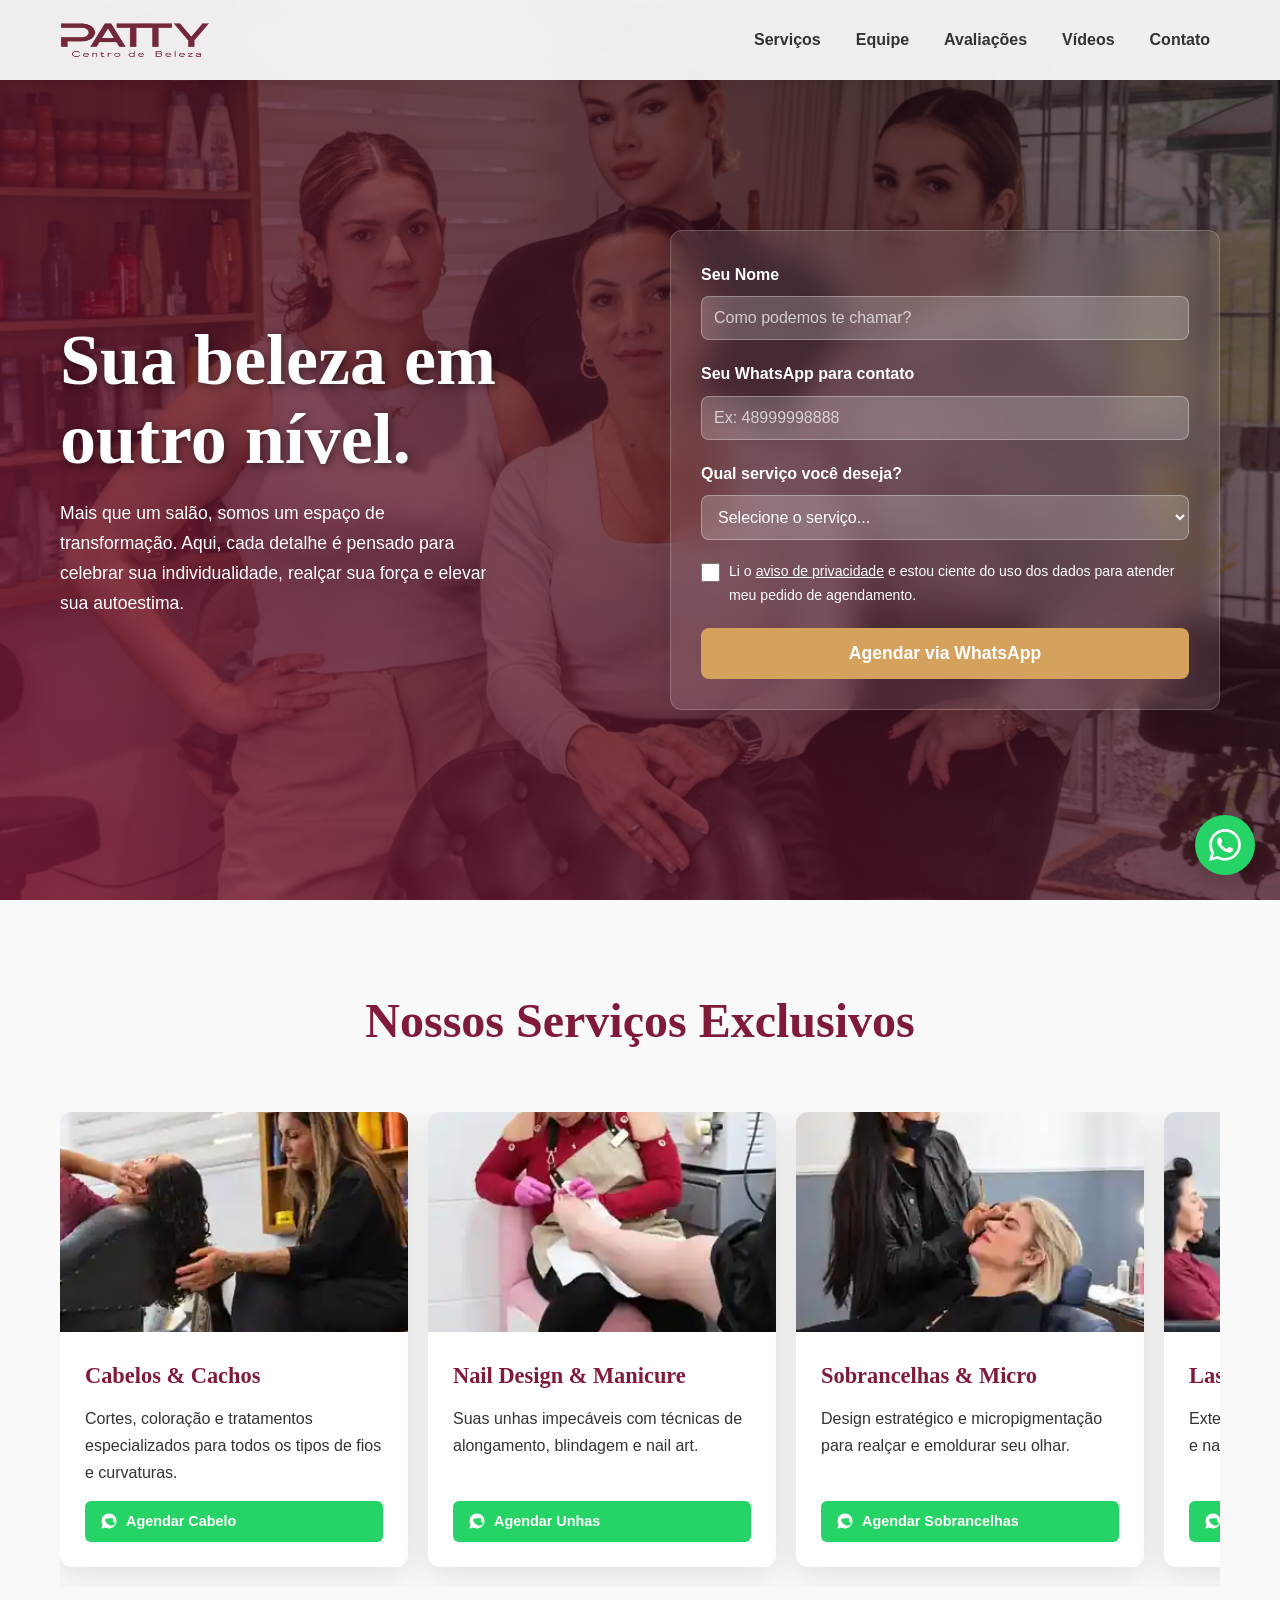
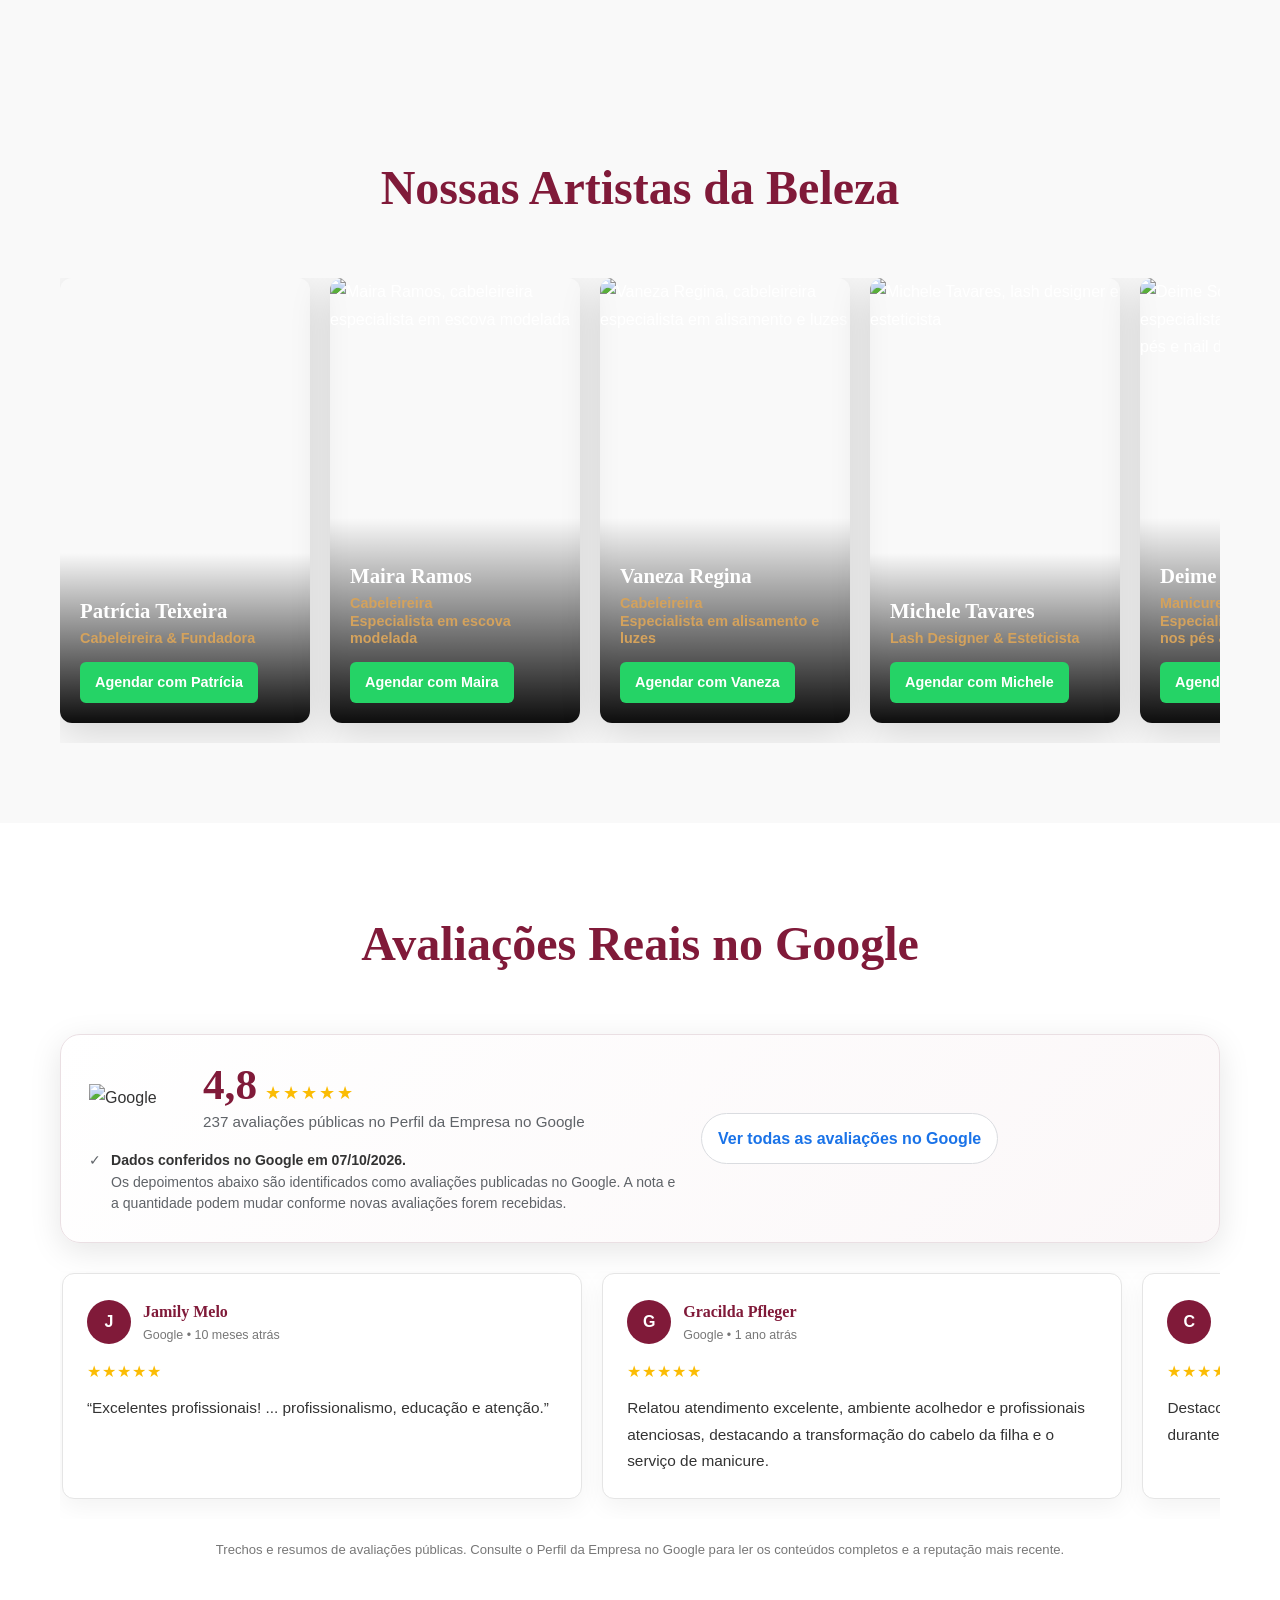
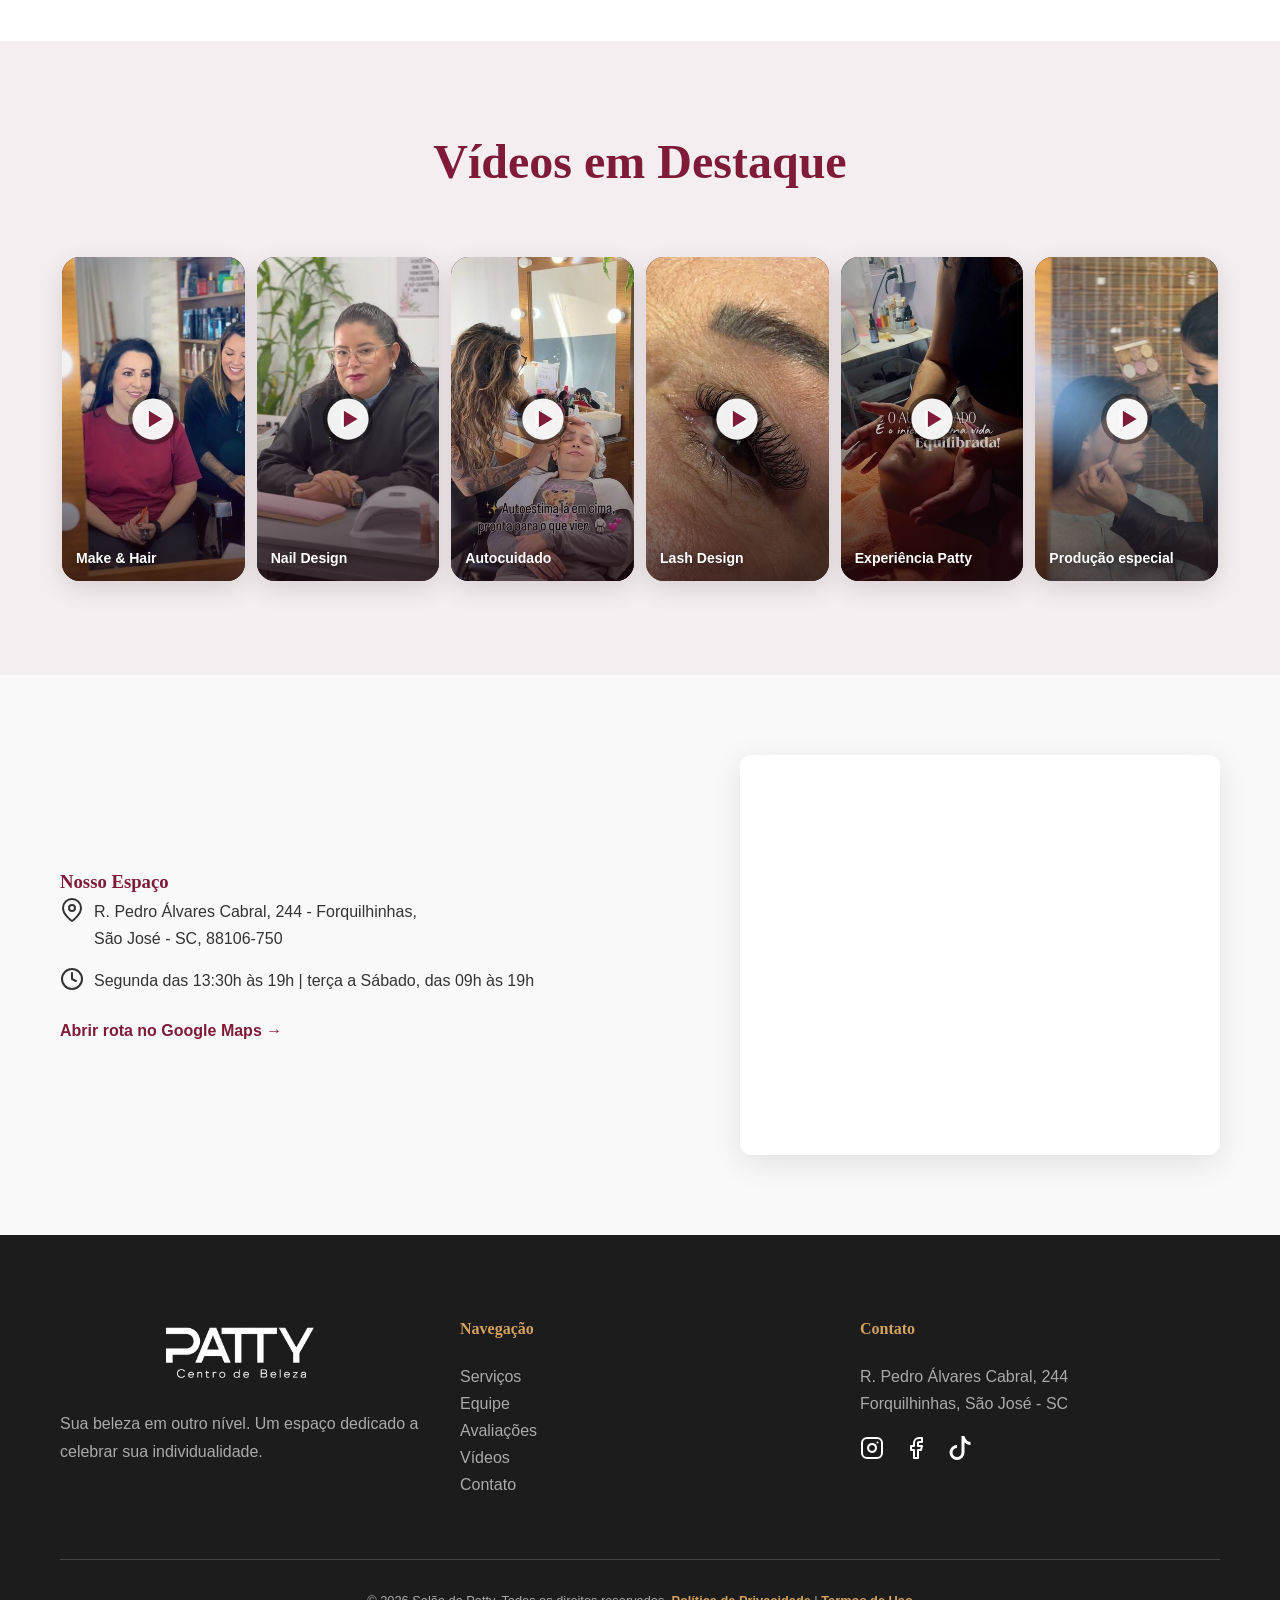
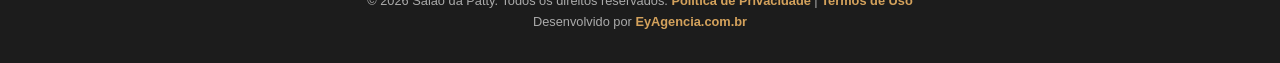
==== commit 3f1acd9b: "Merge pull request #16 from appdidelivery/fix/patty-links-crm-preserved-20261028 Fix/patty links crm" ====
--- a/index.html
+++ b/index.html
@@ -477,6 +477,25 @@
             .reels-grid{grid-template-columns:repeat(6,minmax(0,1fr));gap:12px}
         }
 
+    
+        /* Captura opcional, sem impedir atendimento direto no WhatsApp */
+        #patty-servico-modal[hidden] { display:none!important; }
+        #patty-servico-modal {position:fixed;inset:0;z-index:10050;background:rgba(20,9,15,.72);display:flex;justify-content:center;align-items:center;padding:16px;}
+        #patty-servico-modal .patty-capture-box{width:min(100%,440px);background:#fff;border-radius:15px;padding:24px;max-height:92vh;overflow-y:auto;box-shadow:0 18px 55px #0006;}
+        #patty-servico-modal h2{font-size:1.6rem;margin:0 0 10px;color:#801a39;}
+        #patty-servico-modal p{font-size:.92rem;line-height:1.4;margin:0 0 12px;color:#55444c;}
+        #patty-servico-modal label{display:block;font-size:.86rem;font-weight:600;color:#3a2630;margin:9px 0 4px;}
+        #patty-servico-modal input[type=text],#patty-servico-modal input[type=tel]{width:100%;border:1px solid #d8c5cc;padding:11px;border-radius:9px;font:inherit;}
+        #patty-servico-modal input[type=checkbox]{flex-shrink:0;width:19px;height:19px;margin-top:3px;}
+        #patty-servico-modal .patty-capture-actions{display:flex;flex-wrap:wrap;gap:9px;margin-top:14px;}
+        #patty-servico-modal button{border:1px solid #801a39;border-radius:8px;padding:10px 12px;font:inherit;cursor:pointer;}
+        #patty-servico-modal button[type=submit]{background:#801a39;color:#fff;font-weight:700;}
+        #patty-servico-modal button[type=button]{background:#fff;color:#801a39;}
+        #patty-servico-modal button:disabled{opacity:.6;cursor:wait;}
+        #patty-servico-modal a{color:#801a39;text-decoration:underline;}
+        #patty-servico-modal .patty-capture-close{float:right;}
+        #patty-servico-modal #patty-capture-status{margin-top:10px;font-size:.85rem;}
+
     </style>
 </head>
 <body>
@@ -516,8 +535,8 @@
                         <input type="text" id="nome" name="nome" autocomplete="name" toolparamdescription="Nome da pessoa que deseja agendar." placeholder="Como podemos te chamar?" required>
                     </div>
                     <div class="form-group">
-                        <label for="whatsapp">Seu WhatsApp (Opcional)</label>
-                        <input type="tel" id="whatsapp" name="whatsapp" autocomplete="tel" inputmode="tel" toolparamdescription="WhatsApp opcional para retorno." placeholder="Ex: 48999998888">
+                        <label for="whatsapp">Seu WhatsApp para contato</label>
+                        <input type="tel" id="whatsapp" name="whatsapp" autocomplete="tel" inputmode="tel" toolparamdescription="Número para retorno sobre o agendamento." placeholder="Ex: 48999998888" required minlength="10" maxlength="20">
                     </div>
                     <div class="form-group">
                         <label for="servico">Qual serviço você deseja?</label>
@@ -533,6 +552,14 @@
                             <option value="Massoterapia e Terapias">Massoterapia e Terapias</option>
                         </select>
                     </div>
+                    <div class="form-group" style="display:none" aria-hidden="true"><label for="patty_site">Site</label><input type="text" id="patty_site" name="website" tabindex="-1" autocomplete="off"></div>
+                    <div class="form-group" style="font-size:.88rem">
+                        <label style="display:flex;align-items:flex-start;gap:9px;font-weight:400">
+                            <input type="checkbox" id="privacy-ack" required style="width:19px;min-height:19px;flex-shrink:0;margin-top:3px">
+                            <span>Li o <a href="/privacidade.html" target="_blank" rel="noopener noreferrer" style="color:#fff;text-decoration:underline">aviso de privacidade</a> e estou ciente do uso dos dados para atender meu pedido de agendamento.</span>
+                        </label>
+                    </div>
+                    <p id="patty-crm-alert" class="form-note" role="status"></p>
                     <button type="submit" class="btn-submit">Agendar via WhatsApp</button>
                 </form>
             </div>
@@ -943,19 +970,195 @@
         <svg xmlns="http://www.w3.org/2000/svg" width="32" height="32" fill="currentColor" viewBox="0 0 16 16"><path d="M13.601 2.326A7.854 7.854 0 0 0 7.994 0C3.627 0 .068 3.558.064 7.926c0 1.399.366 2.76 1.057 3.965L0 16l4.204-1.102a7.933 7.933 0 0 0 3.79.965h.004c4.368 0 7.926-3.558 7.93-7.93A7.898 7.898 0 0 0 13.6 2.326zM7.994 14.521a6.573 6.573 0 0 1-3.356-.92l-.24-.144-2.494.654.666-2.433-.156-.251a6.56 6.56 0 0 1-1.007-3.505c0-3.626 2.957-6.584 6.591-6.584a6.56 6.56 0 0 1 4.66 1.931 6.557 6.557 0 0 1 1.928 4.66c-.004 3.639-2.961 6.592-6.592 6.592zm3.615-4.934c-.197-.099-1.17-.578-1.353-.646-.182-.065-.315-.099-.445.099-.133.197-.513.646-.627.775-.114.133-.232.148-.43.05-.197-.1-.836-.308-1.592-.985-.59-.525-.985-1.175-1.103-1.372-.114-.198-.011-.304.088-.403.087-.088.197-.232.296-.346.1-.114.133-.198.198-.33.065-.134.034-.248-.015-.347-.05-.099-.445-1.076-.612-1.47-.16-.389-.323-.335-.445-.34-.114-.007-.247-.007-.38-.007a.729.729 0 0 0-.529.247c-.182.198-.691.677-.691 1.654 0 .977.71 1.916.81 2.049.098.133 1.394 2.132 3.383 2.992.47.205.84.326 1.129.418.475.152.904.129 1.246.08.38-.058 1.171-.48 1.338-.943.164-.464.164-.86.114-.943s-.182-.15-.38-.25z"/></svg>
     </a>
 
+
+    <div id="patty-servico-modal" role="dialog" aria-modal="true" aria-labelledby="patty-capture-heading" hidden>
+      <div class="patty-capture-box">
+        <button type="button" class="patty-capture-close" id="patty-capture-close" aria-label="Fechar janela">✕</button>
+        <h2 id="patty-capture-heading">Agendar pelo WhatsApp</h2>
+        <p id="patty-capture-intro">Preencha dois dados para o salão acompanhar seu pedido e agilizar o contato.</p>
+        <form id="patty-capture-form">
+          <p><strong>Serviço:</strong> <span id="patty-capture-service">Atendimento</span></p>
+          <label for="patty-capture-name">Seu nome</label>
+          <input id="patty-capture-name" type="text" name="nome" autocomplete="name" required minlength="2" maxlength="120" placeholder="Como podemos chamar você?">
+          <label for="patty-capture-phone">Seu WhatsApp</label>
+          <input id="patty-capture-phone" type="tel" name="phone" autocomplete="tel" inputmode="tel" required minlength="10" maxlength="24" placeholder="DDD + número">
+          <input id="patty-capture-website" name="website" type="text" tabindex="-1" autocomplete="off" aria-hidden="true" style="display:none">
+          <label style="display:flex;align-items:flex-start;gap:8px;font-weight:400;margin-top:12px;">
+            <input id="patty-capture-privacy" type="checkbox" required>
+            <span>Li o <a href="/privacidade.html" target="_blank" rel="noopener noreferrer">aviso de privacidade</a> e estou ciente do uso dos meus dados para atender meu pedido.</span>
+          </label>
+          <div class="patty-capture-actions">
+            <button type="submit" id="patty-capture-submit">Registrar e abrir WhatsApp</button>
+            <button type="button" id="patty-capture-skip">Ir direto ao WhatsApp</button>
+          </div>
+          <p id="patty-capture-status" role="status"></p>
+        </form>
+      </div>
+    </div>
+
     <script>
-        // Analytics: todos os pontos de acesso ao WhatsApp usam o mesmo evento.
-        // Dados pessoais e o texto da mensagem NÃO são enviados ao GA4.
-        function registrarCliqueWhatsApp(area, servico, botao) {
+        // Eventos de intenção: não equivalem a mensagens recebidas ou agendamentos.
+        // Nunca enviar nome, telefone ou conteúdo da mensagem ao GA4/Google Ads.
+        function pattyReferencia() {
+            const random = window.crypto && window.crypto.randomUUID
+                ? window.crypto.randomUUID().replace(/-/g, '').slice(0, 10)
+                : Math.random().toString(36).slice(2, 12).padEnd(10, '0');
+            return 'PTY-' + random.toUpperCase();
+        }
+
+        // Guarda a origem da visita nesta aba, incluindo identificadores Ads para integração futura.
+        // O identificador de clique não é enviado como parâmetro customizado ao Analytics.
+        function pattyCampanha() {
+            const qs = new URLSearchParams(window.location.search);
+            const keys = ['utm_source','utm_medium','utm_campaign','utm_content','utm_term','utm_id','gclid','gbraid','wbraid'];
+            let origens = {};
+            try { origens = JSON.parse(sessionStorage.getItem('patty_campaign') || '{}'); } catch (_) {}
+            for (const key of keys) {
+                if (qs.has(key)) origens[key] = String(qs.get(key) || '').slice(0, 150);
+            }
+            try { sessionStorage.setItem('patty_campaign', JSON.stringify(origens)); } catch (_) {}
+            return origens;
+        }
+
+        function pattyEvento(nomeEvento, detalhes) {
+            const campanha = pattyCampanha();
             loadDeferredGTM();
             window.dataLayer = window.dataLayer || [];
             window.dataLayer.push({
-                event: 'whatsapp_click',
+                event: nomeEvento,
+                ...detalhes,
+                campaign_utm_source: campanha.utm_source || '(nao_informada)',
+                campaign_utm_medium: campanha.utm_medium || '(nao_informada)',
+                campaign_utm_campaign: campanha.utm_campaign || '(nao_informada)',
+                campaign_has_click_id: !!(campanha.gclid || campanha.gbraid || campanha.wbraid)
+            });
+        }
+
+        // Origem legível no WhatsApp: canal conhecido, sem afirmar que um clique foi pago quando não há evidência.
+        function pattyOrigemContato() {
+            const camp = pattyCampanha();
+            if (camp.gclid || camp.gbraid || camp.wbraid) return 'Google Ads (clique identificado)';
+            const source = String(camp.utm_source || '').replace(/[^a-zA-Z0-9_ -]/g, '').trim().slice(0, 40);
+            const medium = String(camp.utm_medium || '').replace(/[^a-zA-Z0-9_ -]/g, '').trim().slice(0, 40);
+            if (source) return source + (medium ? ' / ' + medium : '');
+            let referrer = '';
+            try { referrer = new URL(document.referrer).hostname.toLowerCase(); } catch (_) {}
+            if (referrer.includes('instagram.com')) return 'Instagram (referência)';
+            if (referrer.includes('facebook.com')) return 'Facebook (referência)';
+            if (referrer.startsWith('google.') || referrer.includes('.google.')) return 'Google (referência)';
+            return 'Site Patty (canal anterior não identificado)';
+        }
+
+        // Mantém evento e parâmetros da tag WhatsApp atual, sem quebrar conversões existentes.
+        function registrarCliqueWhatsApp(area, servico, botao, referencia) {
+            pattyEvento('whatsapp_click', {
                 whatsapp_area: String(area || 'outros').slice(0, 60),
                 whatsapp_servico: String(servico || 'atendimento_geral').slice(0, 100),
-                whatsapp_botao: String(botao || 'link').slice(0, 60)
+                whatsapp_botao: String(botao || 'link').slice(0, 60),
+                lead_reference: referencia || pattyReferencia()
             });
         }
+
+
+        // Os cliques nos botões de serviço ainda não identificam uma pessoa.
+        // Só registramos um lead se a visitante fornecer nome/telefone e autorizar a finalidade.
+        let pattyServicoPendente = null;
+        const capturaModal = document.getElementById('patty-servico-modal');
+        const capturaForm = document.getElementById('patty-capture-form');
+        const serviceMap = [
+            [/cabelos|cachos/i, 'Cabelos e Cachos'],
+            [/nail|manicure/i, 'Nail Design'],
+            [/sobrancelhas|micro/i, 'Sobrancelhas e Micropigmentação'],
+            [/cílios|cilios|lash/i, 'Cílios'],
+            [/estética|estetica/i, 'Estética'],
+            [/maquiagem/i, 'Maquiagem'],
+            [/depilação|depilacao/i, 'Depilação'],
+            [/massoterapia|terapias/i, 'Massoterapia e Terapias']
+        ];
+        function normalizarServicoPatty(nome) {
+            return serviceMap.find(([matcher]) => matcher.test(nome))?.[1] || 'Cabelos e Cachos';
+        }
+        function fecharCapturaServico() {
+            capturaModal.hidden = true;
+            pattyServicoPendente = null;
+        }
+        function abrirCapturaServico(dados) {
+            pattyServicoPendente = dados;
+            capturaForm.reset();
+            document.getElementById('patty-capture-status').textContent = '';
+            document.getElementById('patty-capture-service').textContent = dados.serviceName;
+            capturaModal.hidden = false;
+            document.getElementById('patty-capture-name').focus();
+        }
+        function abrirWhatsAppCaptura({url, ref, serviceName, area, botao}, janela, nome, telefone) {
+            const destino = new URL(url);
+            if (nome) {
+                const original = destino.searchParams.get('text') || '';
+                destino.searchParams.set('text', original + '\nMeu nome: ' + nome +
+                    '\nWhatsApp para retorno: ' + telefone);
+            }
+            registrarCliqueWhatsApp(area, serviceName, botao, ref);
+            if (janela && !janela.closed) janela.location.href = destino.toString();
+            else window.location.assign(destino.toString());
+        }
+        document.getElementById('patty-capture-close').addEventListener('click', fecharCapturaServico);
+        capturaModal.addEventListener('click', evt => {
+            if (evt.target === capturaModal) fecharCapturaServico();
+        });
+        document.addEventListener('keydown', evt => {
+            if (evt.key === 'Escape' && !capturaModal.hidden) fecharCapturaServico();
+        });
+        document.getElementById('patty-capture-skip').addEventListener('click', () => {
+            if (!pattyServicoPendente) return;
+            const dados = pattyServicoPendente;
+            fecharCapturaServico();
+            // O atendimento direto continua disponível, sem cadastro obrigatório.
+            const janela = window.open('about:blank', '_blank');
+            abrirWhatsAppCaptura(dados, janela, '', '');
+        });
+        capturaForm.addEventListener('submit', async evt => {
+            evt.preventDefault();
+            if (!pattyServicoPendente || !capturaForm.reportValidity()) return;
+            const dados = pattyServicoPendente;
+            const nome = document.getElementById('patty-capture-name').value.trim();
+            const telefone = document.getElementById('patty-capture-phone').value.trim();
+            const status = document.getElementById('patty-capture-status');
+            const submit = document.getElementById('patty-capture-submit');
+            const janela = window.open('about:blank', '_blank');
+            if (janela) janela.document.body.textContent = 'Abrindo seu atendimento...';
+            submit.disabled = true;
+            status.textContent = 'Registrando sua solicitação...';
+            try {
+                const resposta = await fetch('/api/leads', {
+                    method: 'POST',
+                    headers: {'Content-Type': 'application/json'},
+                    body: JSON.stringify({
+                        name: nome, phone: telefone,
+                        service: normalizarServicoPatty(dados.serviceName),
+                        reference: dados.ref, campaign: pattyCampanha(),
+                        source: 'botao_servico',
+                        privacyAcknowledged: document.getElementById('patty-capture-privacy').checked,
+                        website: document.getElementById('patty-capture-website').value
+                    })
+                });
+                const resultado = await resposta.json().catch(() => ({}));
+                if (!resposta.ok || !resultado.ok) throw new Error(resultado.error || 'Falha ao salvar');
+                pattyEvento('crm_lead_saved', {
+                    lead_reference: dados.ref,
+                    form_service: normalizarServicoPatty(dados.serviceName),
+                    lead_source: 'botao_servico'
+                });
+                status.textContent = 'Solicitação registrada! Confirme sua mensagem no WhatsApp.';
+                fecharCapturaServico();
+            } catch (_) {
+                // Não confundir clique com lead salvo, e não bloquear o contato com o salão.
+                pattyEvento('crm_capture_failed', {lead_reference: dados.ref, lead_source: 'botao_servico'});
+                status.textContent = 'Não foi possível confirmar o cadastro. Continue o atendimento pelo WhatsApp.';
+            } finally {
+                abrirWhatsAppCaptura(dados, janela, nome, telefone);
+                submit.disabled = false;
+            }
+        });
 
         // Captura links wa.me, inclusive clique via teclado e elementos SVG internos.
         document.addEventListener('click', (evt) => {
@@ -964,18 +1167,42 @@
             if (!link) return;
             let url;
             try { url = new URL(link.href, window.location.href); } catch (_) { return; }
-            if (!['wa.me', 'api.whatsapp.com', 'web.whatsapp.com'].includes(url.hostname)) return;
-            const cardServico = link.closest('.service-card');
-            const cardEquipe = link.closest('.team-card');
-            const area = cardServico ? 'servicos'
-                : cardEquipe ? 'equipe'
-                : link.classList.contains('whatsapp-float') ? 'flutuante' : 'outros';
-            const card = cardServico || cardEquipe;
-            const servico = card ? (card.querySelector('h3')?.textContent || 'atendimento_geral').trim()
-                : 'atendimento_geral';
-            const botao = cardServico ? 'botao_servico' : cardEquipe ? 'botao_profissional'
-                : area === 'flutuante' ? 'botao_flutuante' : 'link_whatsapp';
-            registrarCliqueWhatsApp(area, servico, botao);
+            if (['wa.me', 'api.whatsapp.com', 'web.whatsapp.com'].includes(url.hostname)) {
+                const cardServico = link.closest('.service-card');
+                const cardEquipe = link.closest('.team-card');
+                const area = cardServico ? 'servicos'
+                    : cardEquipe ? 'equipe'
+                    : link.classList.contains('whatsapp-float') ? 'flutuante' : 'outros';
+                const card = cardServico || cardEquipe;
+                const servico = card ? (card.querySelector('h3')?.textContent || 'atendimento_geral').trim()
+                    : 'atendimento_geral';
+                const botao = cardServico ? 'botao_servico' : cardEquipe ? 'botao_profissional'
+                    : area === 'flutuante' ? 'botao_flutuante' : 'link_whatsapp';
+                const ref = pattyReferencia();
+                if (link.dataset.whatsappTextoOriginal === undefined) {
+                    link.dataset.whatsappTextoOriginal = url.searchParams.get('text') || '';
+                }
+                url.searchParams.set('text', link.dataset.whatsappTextoOriginal + '\n\nOrigem: ' + pattyOrigemContato() + '\nRef. atendimento: ' + ref);
+                link.href = url.toString();
+                // Em botões dos serviços, captar contato só se a pessoa optar por informar dados.
+                // O evento whatsapp_click ocorre quando ela prossegue, não ao abrir o formulário.
+                if (cardServico && !evt.ctrlKey && !evt.metaKey && !evt.shiftKey && !evt.altKey && evt.button === 0) {
+                    evt.preventDefault();
+                    pattyEvento('whatsapp_cta_open', {
+                        whatsapp_area: area, whatsapp_servico: servico,
+                        whatsapp_botao: botao, lead_reference: ref
+                    });
+                    abrirCapturaServico({url: url.toString(), serviceName: servico, ref, area, botao});
+                } else {
+                    registrarCliqueWhatsApp(area, servico, botao, ref);
+                }
+            } else if (url.protocol === 'tel:') {
+                pattyEvento('phone_click', {
+                    phone_area: String(link.dataset.contactLocation || 'site').slice(0, 60),
+                    contact_channel: 'telefone',
+                    lead_reference: pattyReferencia()
+                });
+            }
         }, { capture: true });
 
         function loadDeferredGTM() {
@@ -1052,21 +1279,59 @@
                 }, { once:true });
             });
 
+            // O site continua encaminhando a cliente ao WhatsApp Business.
+            // O CRM salva o lead primeiro, sem publicar nome/telefone no GA4.
             const agendamentoForm = document.getElementById('agendamentoForm');
-            agendamentoForm.addEventListener('submit', function(event) {
+            agendamentoForm.addEventListener('submit', async function(event) {
                 event.preventDefault();
-                const numeroWhatsApp = '5548988032478'; 
-                const nome = document.getElementById('nome').value;
+                if (!agendamentoForm.reportValidity()) return;
+                const nome = document.getElementById('nome').value.trim();
                 const servico = document.getElementById('servico').value;
-                const whatsappOpcional = document.getElementById('whatsapp').value;
-                
-                let mensagem = `Olá, me chamo ${nome}, escolhi o serviço de *${servico}* e gostaria de agendar um horário.`;
-                if(whatsappOpcional) { mensagem += ` Meu número para contato é ${whatsappOpcional}.`; }
-                
-                registrarCliqueWhatsApp('formulario', servico, 'form_agendamento');
-                window.open(`https://wa.me/${numeroWhatsApp}?text=${encodeURIComponent(mensagem)}`, '_blank');
+                const phone = document.getElementById('whatsapp').value.trim();
+                const ref = pattyReferencia();
+                const camp = pattyCampanha();
+                const alert = document.getElementById('patty-crm-alert');
+                const btn = agendamentoForm.querySelector('button[type="submit"]');
+                const msg = 'Olá, me chamo ' + nome + ', escolhi o serviço de *' + servico
+                  + '* e gostaria de agendar um horário. Meu WhatsApp é ' + phone
+                  + '.\n\nOrigem: ' + pattyOrigemContato() + '\nRef. atendimento: ' + ref;
+                const waUrl = 'https://wa.me/5548988032478?text=' + encodeURIComponent(msg);
+                // Abre uma janela ainda no gesto do usuário; evita bloqueio após a chamada assíncrona.
+                const tab = window.open('about:blank', '_blank');
+                if (tab) tab.document.body.textContent = 'Preparando seu atendimento no WhatsApp...';
+                btn.disabled = true;
+                alert.textContent = 'Registrando sua solicitação...';
+                pattyEvento('form_agendamento_submit', {
+                    form_name: 'agendamento_hero', form_service: String(servico).slice(0, 100),
+                    form_has_phone: true, lead_reference: ref
+                });
+                try {
+                    const response = await fetch('/api/leads', {
+                        method: 'POST',
+                        headers: {'Content-Type': 'application/json'},
+                        body: JSON.stringify({
+                            name: nome, phone, service: servico, reference: ref,
+                            campaign: camp, privacyAcknowledged: document.getElementById('privacy-ack').checked,
+                            website: document.getElementById('patty_site').value
+                        })
+                    });
+                    const result = await response.json().catch(() => ({}));
+                    if (!response.ok || !result.ok) throw Error(result.error || 'CRM indisponível');
+                    pattyEvento('crm_lead_saved', {lead_reference: ref, form_service: String(servico).slice(0,100)});
+                    alert.textContent = 'Solicitação registrada. Confirme o envio da mensagem no WhatsApp.';
+                } catch (err) {
+                    // Não perder o atendimento mesmo se a API, Firebase ou API estiver indisponível.
+                    // O aviso é explícito: não contabilizar este lead como salvo no CRM.
+                    alert.textContent = 'O cadastro automático não foi confirmado. Continue no WhatsApp; o atendimento permanece disponível.';
+                    pattyEvento('crm_capture_failed', {lead_reference: ref, form_service: String(servico).slice(0,100)});
+                } finally {
+                    registrarCliqueWhatsApp('formulario', servico, 'form_agendamento', ref);
+                    if (tab && !tab.closed) tab.location.href = waUrl;
+                    else window.location.assign(waUrl);
+                    btn.disabled = false;
+                }
             });
-            
+
             let lastScrollTop = 0;
             const header = document.getElementById('mainHeader');
             window.addEventListener('scroll', function() {
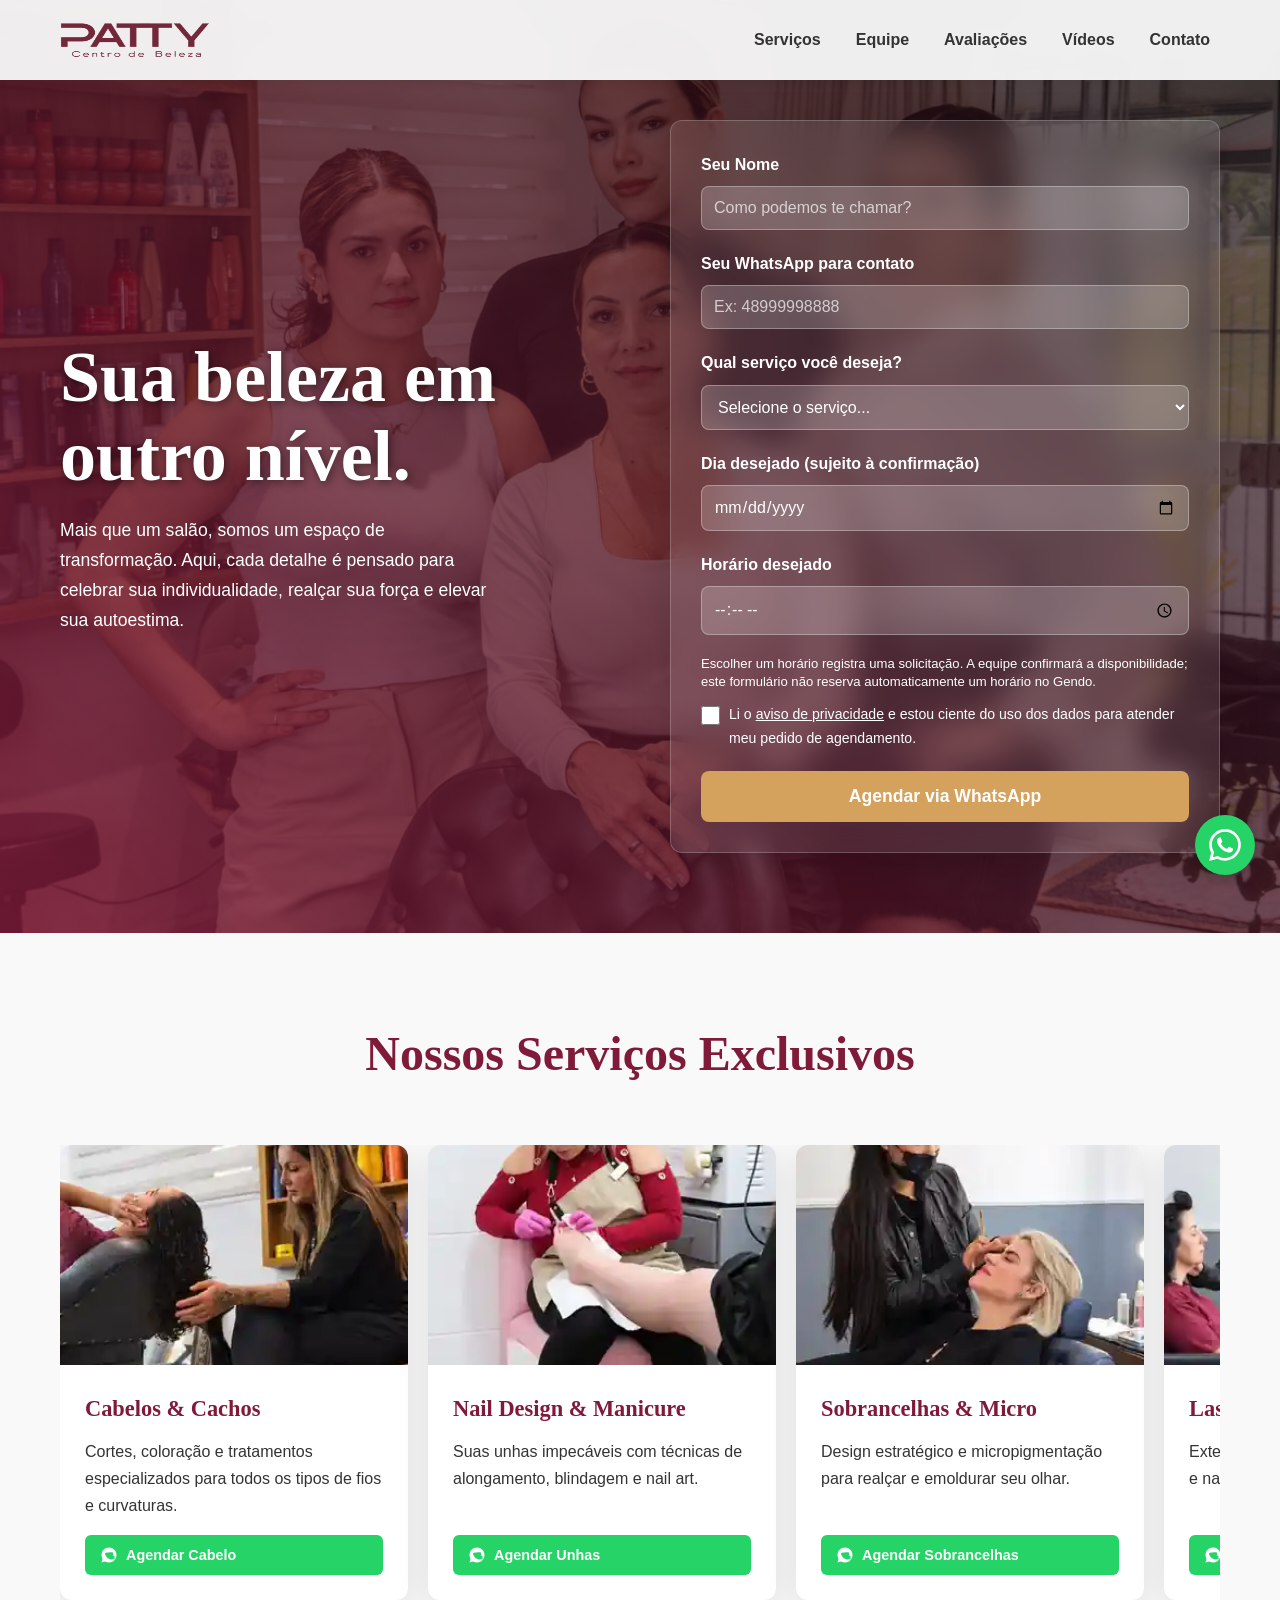
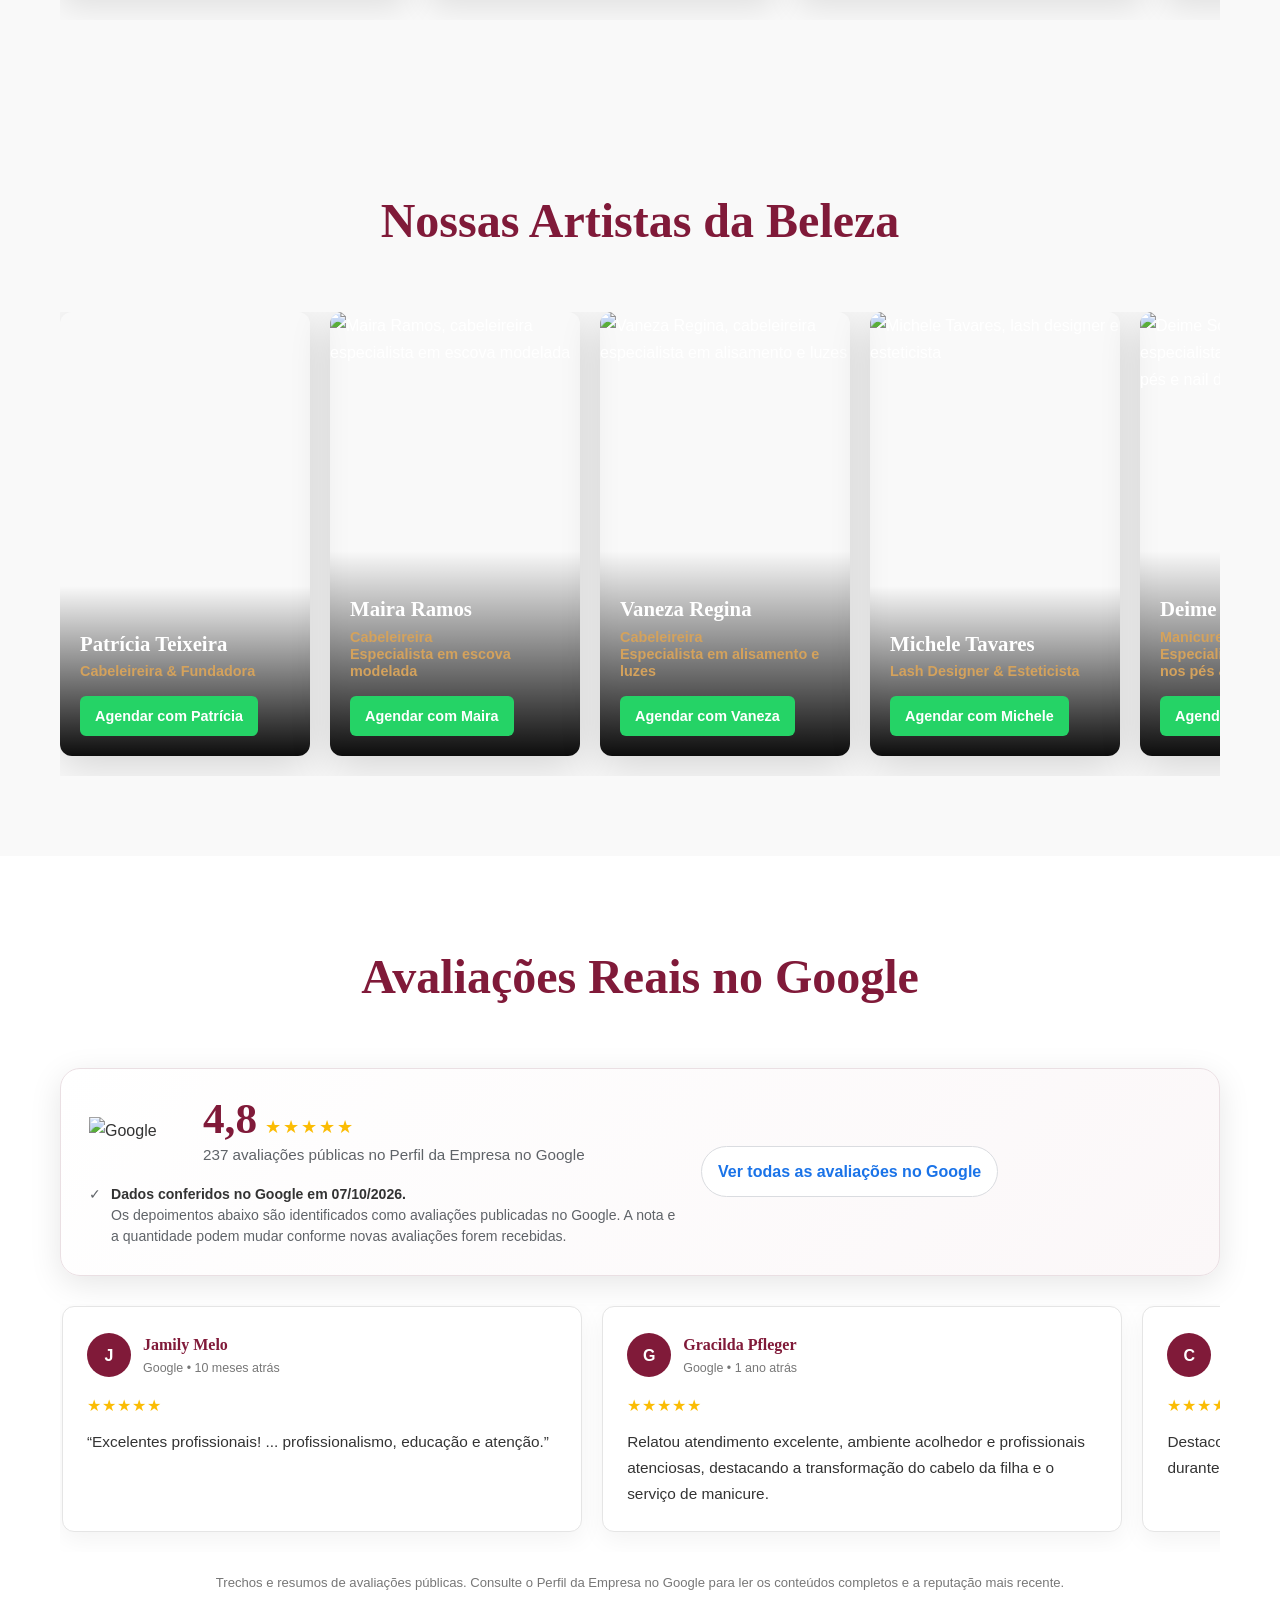
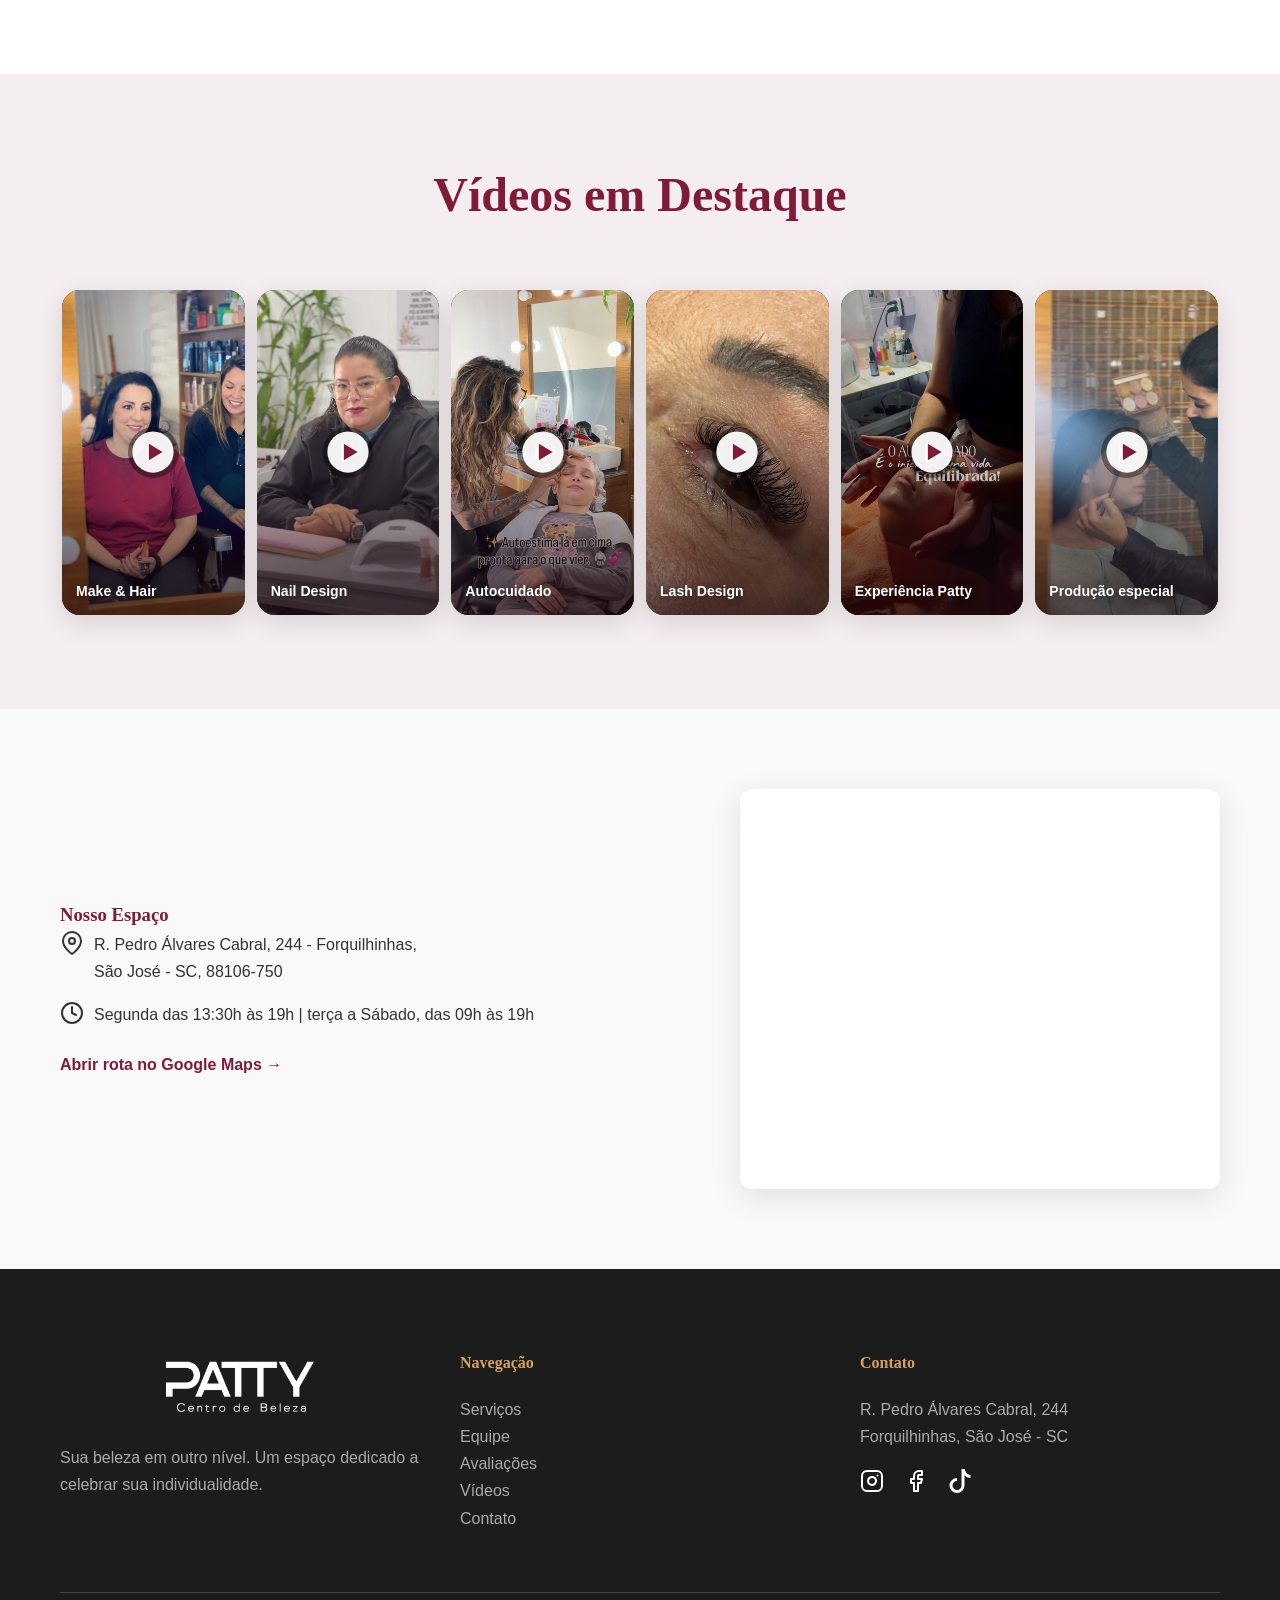
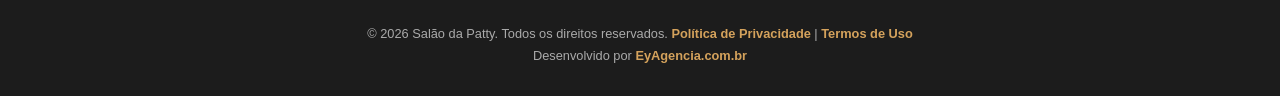
==== commit 7ead744a: "feat(site): capture requested date/time automatically from site and service cards" ====
--- a/index.html
+++ b/index.html
@@ -552,6 +552,15 @@
                             <option value="Massoterapia e Terapias">Massoterapia e Terapias</option>
                         </select>
                     </div>
+                    <div class="form-group">
+                        <label for="patty-request-date">Dia desejado (sujeito à confirmação)</label>
+                        <input id="patty-request-date" name="requestedDate" type="date" aria-describedby="patty-booking-caution">
+                    </div>
+                    <div class="form-group">
+                        <label for="patty-request-time">Horário desejado</label>
+                        <input id="patty-request-time" name="requestedTime" type="time" step="900" aria-describedby="patty-booking-caution">
+                    </div>
+                    <p id="patty-booking-caution" style="font-size:.82rem;line-height:1.4;margin:5px 0 12px">Escolher um horário registra uma solicitação. A equipe confirmará a disponibilidade; este formulário não reserva automaticamente um horário no Gendo.</p>
                     <div class="form-group" style="display:none" aria-hidden="true"><label for="patty_site">Site</label><input type="text" id="patty_site" name="website" tabindex="-1" autocomplete="off"></div>
                     <div class="form-group" style="font-size:.88rem">
                         <label style="display:flex;align-items:flex-start;gap:9px;font-weight:400">
@@ -982,6 +991,11 @@
           <input id="patty-capture-name" type="text" name="nome" autocomplete="name" required minlength="2" maxlength="120" placeholder="Como podemos chamar você?">
           <label for="patty-capture-phone">Seu WhatsApp</label>
           <input id="patty-capture-phone" type="tel" name="phone" autocomplete="tel" inputmode="tel" required minlength="10" maxlength="24" placeholder="DDD + número">
+          <label for="patty-capture-request-date">Dia desejado (a confirmar)</label>
+          <input id="patty-capture-request-date" name="requestedDate" type="date" aria-describedby="patty-capture-booking-caution">
+          <label for="patty-capture-request-time">Horário desejado</label>
+          <input id="patty-capture-request-time" name="requestedTime" type="time" step="900" aria-describedby="patty-capture-booking-caution">
+          <p id="patty-capture-booking-caution" style="font-size:.82rem;margin:8px 0">O horário é uma preferência; a equipe confirmará a disponibilidade. Sem sincronização automática com o Gendo.</p>
           <input id="patty-capture-website" name="website" type="text" tabindex="-1" autocomplete="off" aria-hidden="true" style="display:none">
           <label style="display:flex;align-items:flex-start;gap:8px;font-weight:400;margin-top:12px;">
             <input id="patty-capture-privacy" type="checkbox" required>
@@ -999,6 +1013,23 @@
     <script>
         // Eventos de intenção: não equivalem a mensagens recebidas ou agendamentos.
         // Nunca enviar nome, telefone ou conteúdo da mensagem ao GA4/Google Ads.
+        function pattyHojeBrasil() {
+            const parts=new Intl.DateTimeFormat('en-CA',{timeZone:'America/Sao_Paulo',year:'numeric',month:'2-digit',day:'2-digit'}).formatToParts(new Date());
+            const p=Object.fromEntries(parts.filter(x=>x.type!=='literal').map(x=>[x.type,x.value]));
+            return p.year+'-'+p.month+'-'+p.day;
+        }
+        function pattyPreferencia(dataId,horaId) {
+            const dia=document.getElementById(dataId).value;
+            const hora=document.getElementById(horaId).value;
+            if((dia&&!hora)||(!dia&&hora))throw Error('Informe dia e horário desejados juntos ou deixe ambos vazios.');
+            if(dia&&dia<pattyHojeBrasil())throw Error('Selecione uma data de hoje em diante.');
+            return {requestedDate:dia||'',requestedTime:hora||''};
+        }
+        function pattyTextoPreferencia(preferencia) {
+            if(!preferencia.requestedDate)return '';
+            const [y,m,d]=preferencia.requestedDate.split('-');
+            return '\nDia/horário de preferência: '+d+'/'+m+'/'+y+' às '+preferencia.requestedTime+' (sujeito à confirmação da equipe)';
+        }
         function pattyReferencia() {
             const random = window.crypto && window.crypto.randomUUID
                 ? window.crypto.randomUUID().replace(/-/g, '').slice(0, 10)
@@ -1086,16 +1117,17 @@
             pattyServicoPendente = dados;
             capturaForm.reset();
             document.getElementById('patty-capture-status').textContent = '';
+            document.getElementById('patty-capture-request-date').min=pattyHojeBrasil();
             document.getElementById('patty-capture-service').textContent = dados.serviceName;
             capturaModal.hidden = false;
             document.getElementById('patty-capture-name').focus();
         }
-        function abrirWhatsAppCaptura({url, ref, serviceName, area, botao}, janela, nome, telefone) {
+        function abrirWhatsAppCaptura({url, ref, serviceName, area, botao}, janela, nome, telefone,preferencia={}) {
             const destino = new URL(url);
             if (nome) {
                 const original = destino.searchParams.get('text') || '';
                 destino.searchParams.set('text', original + '\nMeu nome: ' + nome +
-                    '\nWhatsApp para retorno: ' + telefone);
+                    '\nWhatsApp para retorno: ' + telefone + pattyTextoPreferencia(preferencia));
             }
             registrarCliqueWhatsApp(area, serviceName, botao, ref);
             if (janela && !janela.closed) janela.location.href = destino.toString();
@@ -1124,6 +1156,8 @@
             const telefone = document.getElementById('patty-capture-phone').value.trim();
             const status = document.getElementById('patty-capture-status');
             const submit = document.getElementById('patty-capture-submit');
+            let preferencia;try{preferencia=pattyPreferencia('patty-capture-request-date','patty-capture-request-time')}
+            catch(error){status.textContent=error.message;return}
             const janela = window.open('about:blank', '_blank');
             if (janela) janela.document.body.textContent = 'Abrindo seu atendimento...';
             submit.disabled = true;
@@ -1133,7 +1167,7 @@
                     method: 'POST',
                     headers: {'Content-Type': 'application/json'},
                     body: JSON.stringify({
-                        name: nome, phone: telefone,
+                        name: nome, phone: telefone,...preferencia,
                         service: normalizarServicoPatty(dados.serviceName),
                         reference: dados.ref, campaign: pattyCampanha(),
                         source: 'botao_servico',
@@ -1143,7 +1177,7 @@
                 });
                 const resultado = await resposta.json().catch(() => ({}));
                 if (!resposta.ok || !resultado.ok) throw new Error(resultado.error || 'Falha ao salvar');
-                pattyEvento('crm_lead_saved', {
+                if(resultado.created)pattyEvento('crm_lead_saved', {
                     lead_reference: dados.ref,
                     form_service: normalizarServicoPatty(dados.serviceName),
                     lead_source: 'botao_servico'
@@ -1155,7 +1189,7 @@
                 pattyEvento('crm_capture_failed', {lead_reference: dados.ref, lead_source: 'botao_servico'});
                 status.textContent = 'Não foi possível confirmar o cadastro. Continue o atendimento pelo WhatsApp.';
             } finally {
-                abrirWhatsAppCaptura(dados, janela, nome, telefone);
+                abrirWhatsAppCaptura(dados, janela, nome, telefone,preferencia);
                 submit.disabled = false;
             }
         });
@@ -1282,6 +1316,7 @@
             // O site continua encaminhando a cliente ao WhatsApp Business.
             // O CRM salva o lead primeiro, sem publicar nome/telefone no GA4.
             const agendamentoForm = document.getElementById('agendamentoForm');
+            document.getElementById('patty-request-date').min=pattyHojeBrasil();
             agendamentoForm.addEventListener('submit', async function(event) {
                 event.preventDefault();
                 if (!agendamentoForm.reportValidity()) return;
@@ -1291,10 +1326,13 @@
                 const ref = pattyReferencia();
                 const camp = pattyCampanha();
                 const alert = document.getElementById('patty-crm-alert');
+                let preferencia;
+                try{preferencia=pattyPreferencia('patty-request-date','patty-request-time')}
+                catch(error){alert.textContent=error.message;return}
                 const btn = agendamentoForm.querySelector('button[type="submit"]');
                 const msg = 'Olá, me chamo ' + nome + ', escolhi o serviço de *' + servico
                   + '* e gostaria de agendar um horário. Meu WhatsApp é ' + phone
-                  + '.\n\nOrigem: ' + pattyOrigemContato() + '\nRef. atendimento: ' + ref;
+                  + pattyTextoPreferencia(preferencia)+'.\n\nOrigem: ' + pattyOrigemContato() + '\nRef. atendimento: ' + ref;
                 const waUrl = 'https://wa.me/5548988032478?text=' + encodeURIComponent(msg);
                 // Abre uma janela ainda no gesto do usuário; evita bloqueio após a chamada assíncrona.
                 const tab = window.open('about:blank', '_blank');
@@ -1310,14 +1348,14 @@
                         method: 'POST',
                         headers: {'Content-Type': 'application/json'},
                         body: JSON.stringify({
-                            name: nome, phone, service: servico, reference: ref,
+                            name: nome, phone, service: servico, reference: ref,...preferencia,
                             campaign: camp, privacyAcknowledged: document.getElementById('privacy-ack').checked,
                             website: document.getElementById('patty_site').value
                         })
                     });
                     const result = await response.json().catch(() => ({}));
                     if (!response.ok || !result.ok) throw Error(result.error || 'CRM indisponível');
-                    pattyEvento('crm_lead_saved', {lead_reference: ref, form_service: String(servico).slice(0,100)});
+                    if(result.created)pattyEvento('crm_lead_saved', {lead_reference: ref, form_service: String(servico).slice(0,100)});
                     alert.textContent = 'Solicitação registrada. Confirme o envio da mensagem no WhatsApp.';
                 } catch (err) {
                     // Não perder o atendimento mesmo se a API, Firebase ou API estiver indisponível.
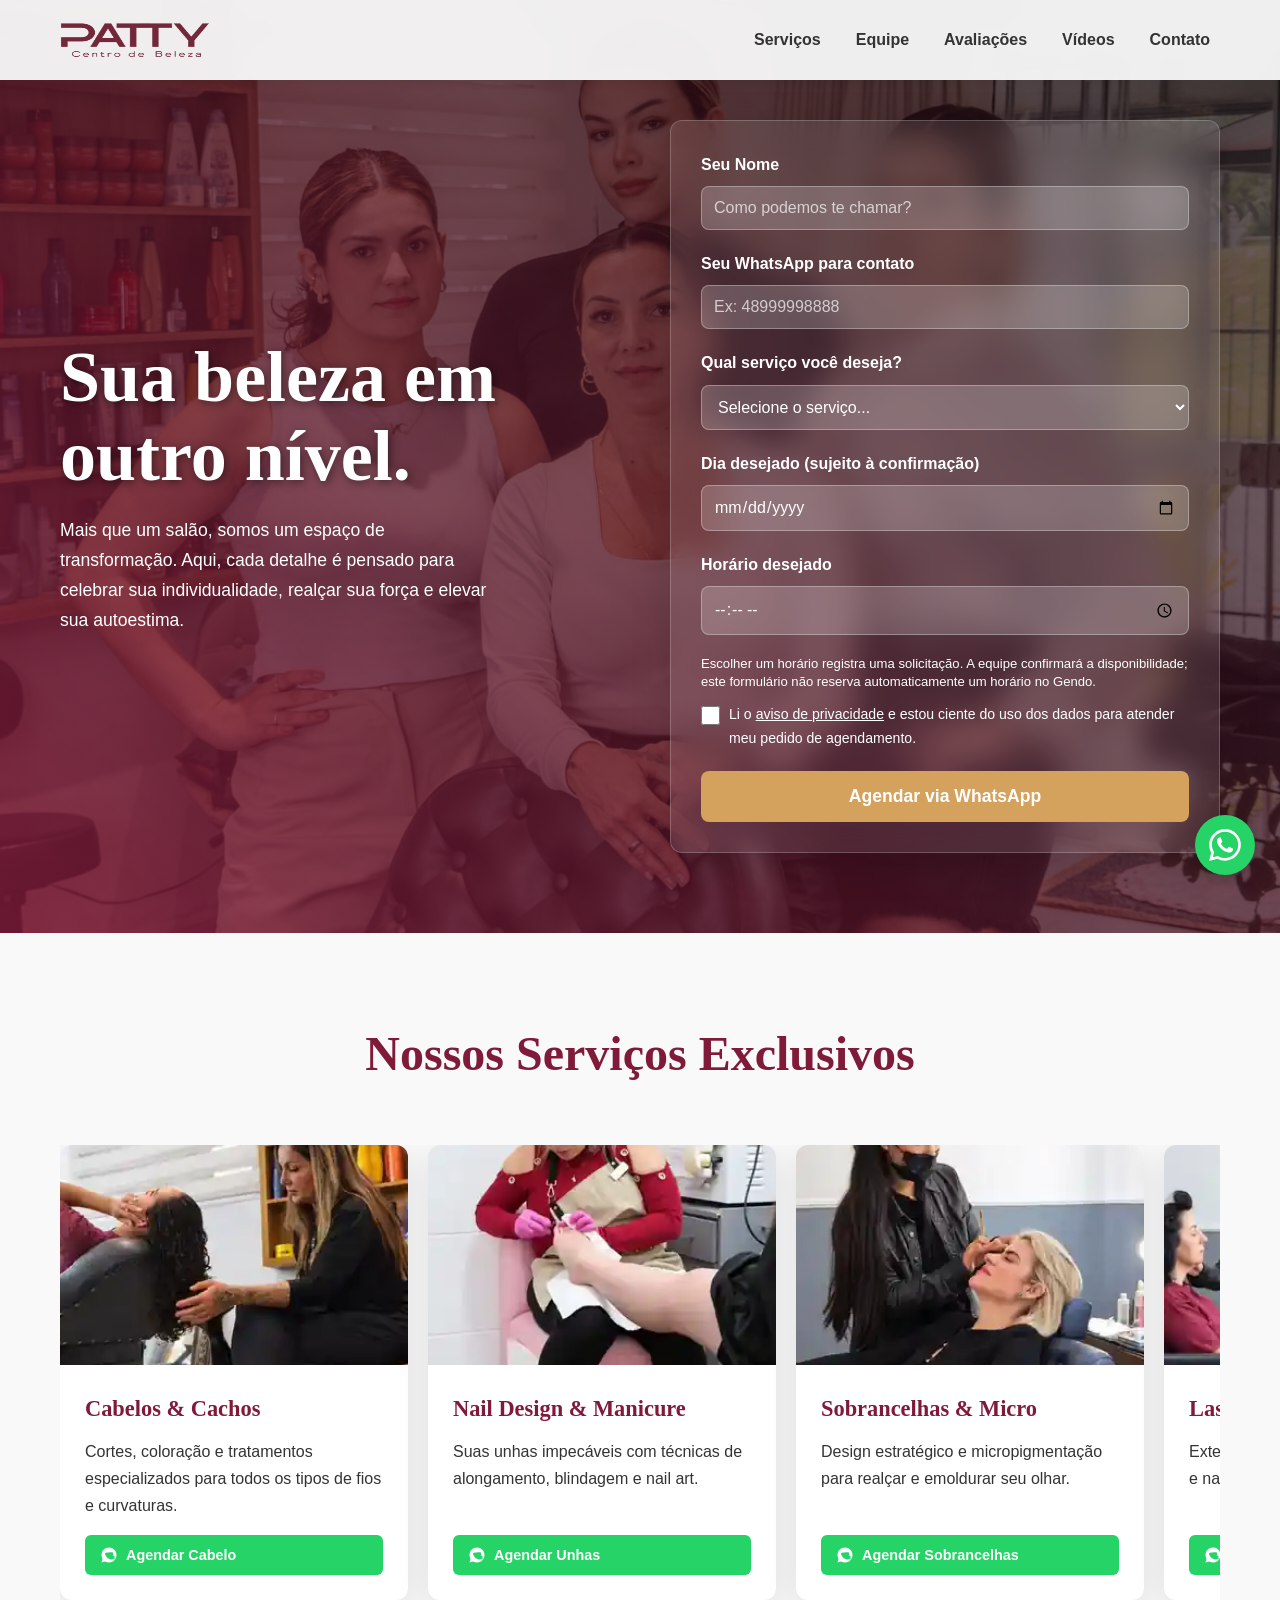
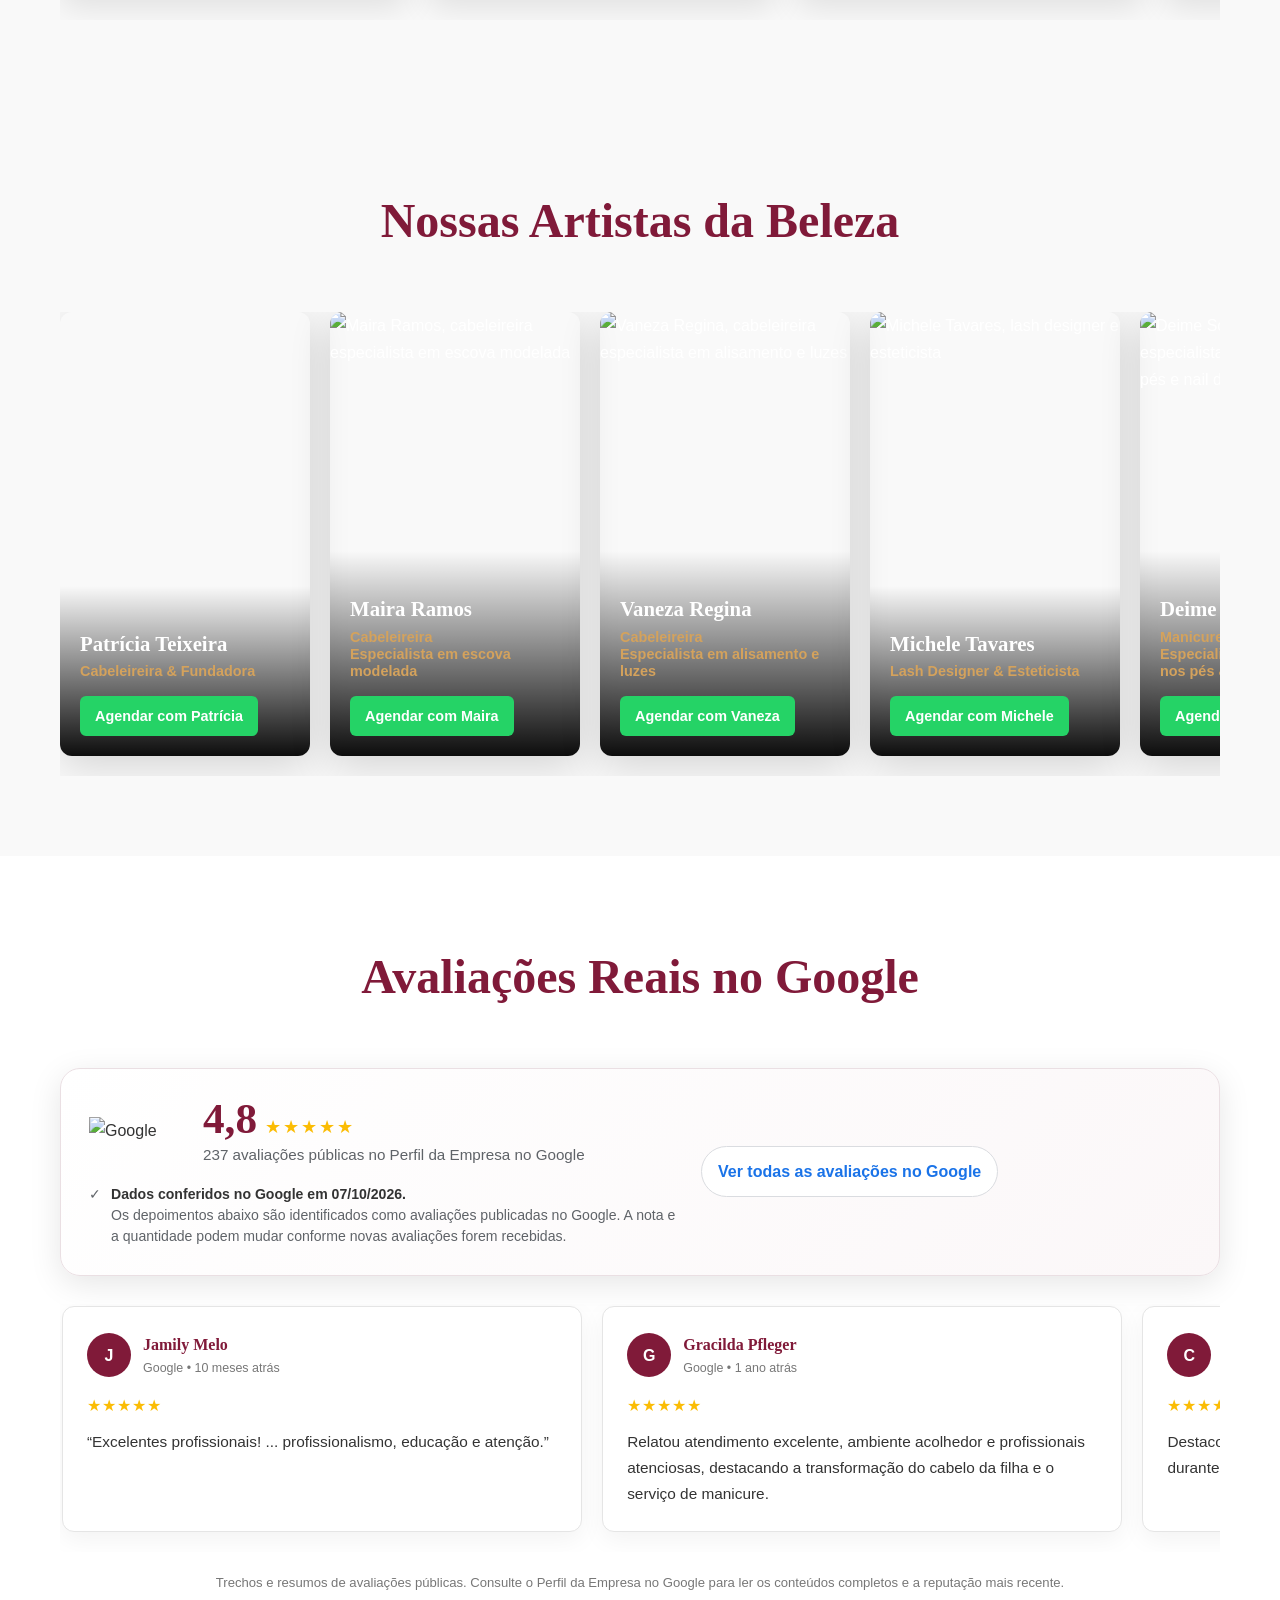
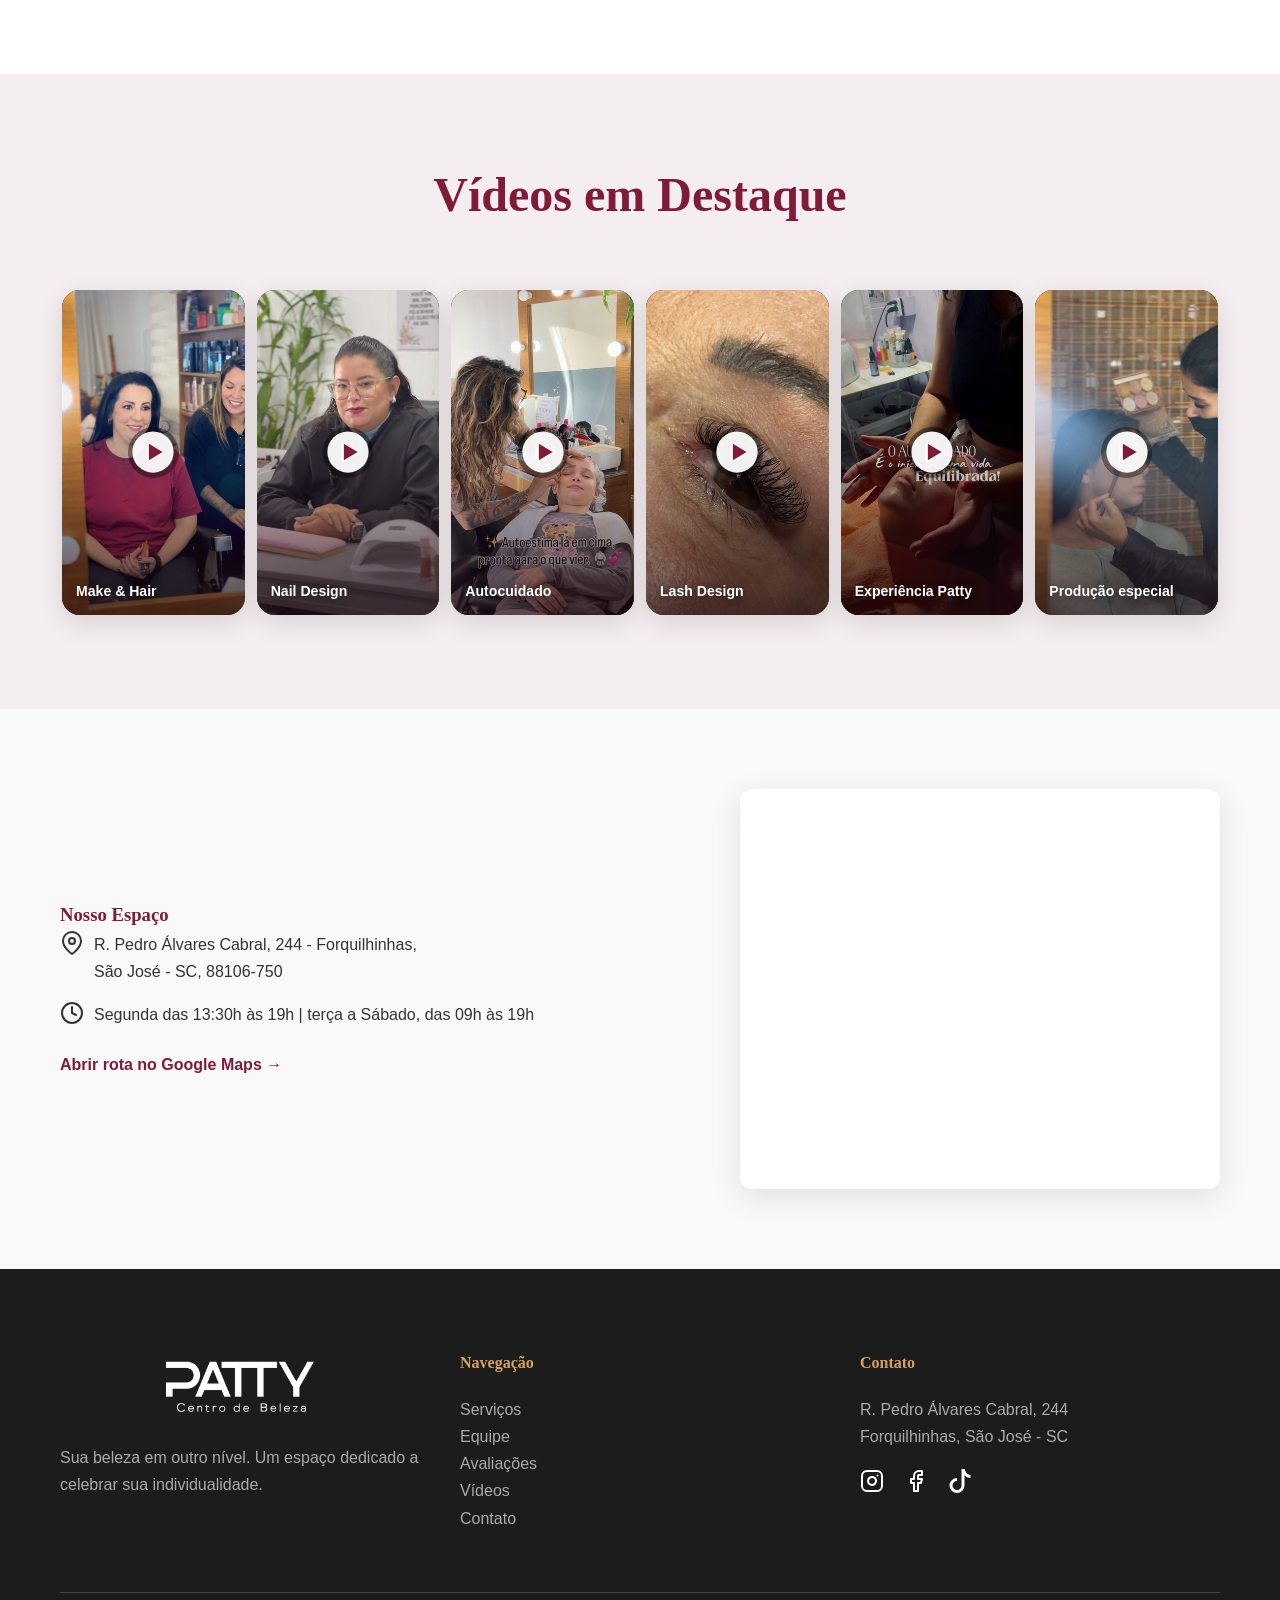
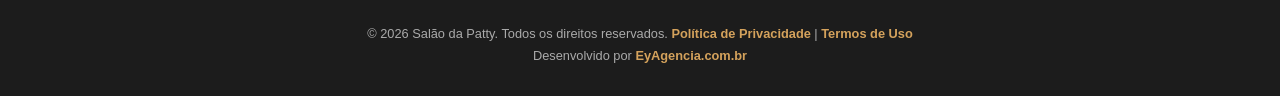
==== commit e13768bb: "feat(site): optional quick lead capture before all WhatsApp links, preserving direct contact option" ====
--- a/index.html
+++ b/index.html
@@ -987,6 +987,18 @@
         <p id="patty-capture-intro">Preencha dois dados para o salão acompanhar seu pedido e agilizar o contato.</p>
         <form id="patty-capture-form">
           <p><strong>Serviço:</strong> <span id="patty-capture-service">Atendimento</span></p>
+          <label id="patty-capture-service-label" for="patty-capture-service-pick" hidden>Qual serviço deseja?</label>
+          <select id="patty-capture-service-pick" hidden aria-label="Serviço procurado">
+            <option value="">Escolha o serviço...</option>
+            <option value="Cabelos e Cachos">Cabelos e Cachos</option>
+            <option value="Nail Design">Nail Design e Manicure</option>
+            <option value="Sobrancelhas e Micropigmentação">Sobrancelhas e Micropigmentação</option>
+            <option value="Estética">Estética Facial/Corporal</option>
+            <option value="Cílios">Cílios</option>
+            <option value="Maquiagem">Maquiagem</option>
+            <option value="Depilação">Depilação</option>
+            <option value="Massoterapia e Terapias">Massoterapia e Terapias</option>
+          </select>
           <label for="patty-capture-name">Seu nome</label>
           <input id="patty-capture-name" type="text" name="nome" autocomplete="name" required minlength="2" maxlength="120" placeholder="Como podemos chamar você?">
           <label for="patty-capture-phone">Seu WhatsApp</label>
@@ -1107,7 +1119,7 @@
             [/massoterapia|terapias/i, 'Massoterapia e Terapias']
         ];
         function normalizarServicoPatty(nome) {
-            return serviceMap.find(([matcher]) => matcher.test(nome))?.[1] || 'Cabelos e Cachos';
+            return serviceMap.find(([matcher]) => matcher.test(nome))?.[1] || 'A definir';
         }
         function fecharCapturaServico() {
             capturaModal.hidden = true;
@@ -1118,16 +1130,22 @@
             capturaForm.reset();
             document.getElementById('patty-capture-status').textContent = '';
             document.getElementById('patty-capture-request-date').min=pattyHojeBrasil();
-            document.getElementById('patty-capture-service').textContent = dados.serviceName;
+            const pick=document.getElementById('patty-capture-service-pick');
+            const generic=normalizarServicoPatty(dados.serviceName)==='A definir';
+            document.getElementById('patty-capture-service').textContent=generic?'Atendimento pelo WhatsApp':dados.serviceName;
+            pick.hidden=!generic;pick.required=generic;
+            document.getElementById('patty-capture-service-label').hidden=!generic;
             capturaModal.hidden = false;
             document.getElementById('patty-capture-name').focus();
         }
-        function abrirWhatsAppCaptura({url, ref, serviceName, area, botao}, janela, nome, telefone,preferencia={}) {
+        function abrirWhatsAppCaptura({url, ref, serviceName, area, botao}, janela, nome, telefone,preferencia={},servicoSelecionado="") {
             const destino = new URL(url);
             if (nome) {
                 const original = destino.searchParams.get('text') || '';
                 destino.searchParams.set('text', original + '\nMeu nome: ' + nome +
-                    '\nWhatsApp para retorno: ' + telefone + pattyTextoPreferencia(preferencia));
+                    '\nWhatsApp para retorno: ' + telefone +
+                    (servicoSelecionado?'\nServiço escolhido: '+servicoSelecionado:'') +
+                    pattyTextoPreferencia(preferencia));
             }
             registrarCliqueWhatsApp(area, serviceName, botao, ref);
             if (janela && !janela.closed) janela.location.href = destino.toString();
@@ -1154,6 +1172,9 @@
             const dados = pattyServicoPendente;
             const nome = document.getElementById('patty-capture-name').value.trim();
             const telefone = document.getElementById('patty-capture-phone').value.trim();
+            const servicoSelecionado=normalizarServicoPatty(dados.serviceName)==='A definir'
+                ?document.getElementById('patty-capture-service-pick').value
+                :normalizarServicoPatty(dados.serviceName);
             const status = document.getElementById('patty-capture-status');
             const submit = document.getElementById('patty-capture-submit');
             let preferencia;try{preferencia=pattyPreferencia('patty-capture-request-date','patty-capture-request-time')}
@@ -1168,9 +1189,9 @@
                     headers: {'Content-Type': 'application/json'},
                     body: JSON.stringify({
                         name: nome, phone: telefone,...preferencia,
-                        service: normalizarServicoPatty(dados.serviceName),
+                        service: servicoSelecionado,
                         reference: dados.ref, campaign: pattyCampanha(),
-                        source: 'botao_servico',
+                        source: dados.area==='servicos'?'botao_servico':'botao_geral',
                         privacyAcknowledged: document.getElementById('patty-capture-privacy').checked,
                         website: document.getElementById('patty-capture-website').value
                     })
@@ -1179,8 +1200,8 @@
                 if (!resposta.ok || !resultado.ok) throw new Error(resultado.error || 'Falha ao salvar');
                 if(resultado.created)pattyEvento('crm_lead_saved', {
                     lead_reference: dados.ref,
-                    form_service: normalizarServicoPatty(dados.serviceName),
-                    lead_source: 'botao_servico'
+                    form_service: servicoSelecionado,
+                    lead_source: dados.area==='servicos'?'botao_servico':'botao_geral'
                 });
                 status.textContent = 'Solicitação registrada! Confirme sua mensagem no WhatsApp.';
                 fecharCapturaServico();
@@ -1189,7 +1210,7 @@
                 pattyEvento('crm_capture_failed', {lead_reference: dados.ref, lead_source: 'botao_servico'});
                 status.textContent = 'Não foi possível confirmar o cadastro. Continue o atendimento pelo WhatsApp.';
             } finally {
-                abrirWhatsAppCaptura(dados, janela, nome, telefone,preferencia);
+                abrirWhatsAppCaptura(dados, janela, nome, telefone,preferencia,servicoSelecionado);
                 submit.disabled = false;
             }
         });
@@ -1220,7 +1241,7 @@
                 link.href = url.toString();
                 // Em botões dos serviços, captar contato só se a pessoa optar por informar dados.
                 // O evento whatsapp_click ocorre quando ela prossegue, não ao abrir o formulário.
-                if (cardServico && !evt.ctrlKey && !evt.metaKey && !evt.shiftKey && !evt.altKey && evt.button === 0) {
+                if (!evt.ctrlKey && !evt.metaKey && !evt.shiftKey && !evt.altKey && evt.button === 0) {
                     evt.preventDefault();
                     pattyEvento('whatsapp_cta_open', {
                         whatsapp_area: area, whatsapp_servico: servico,
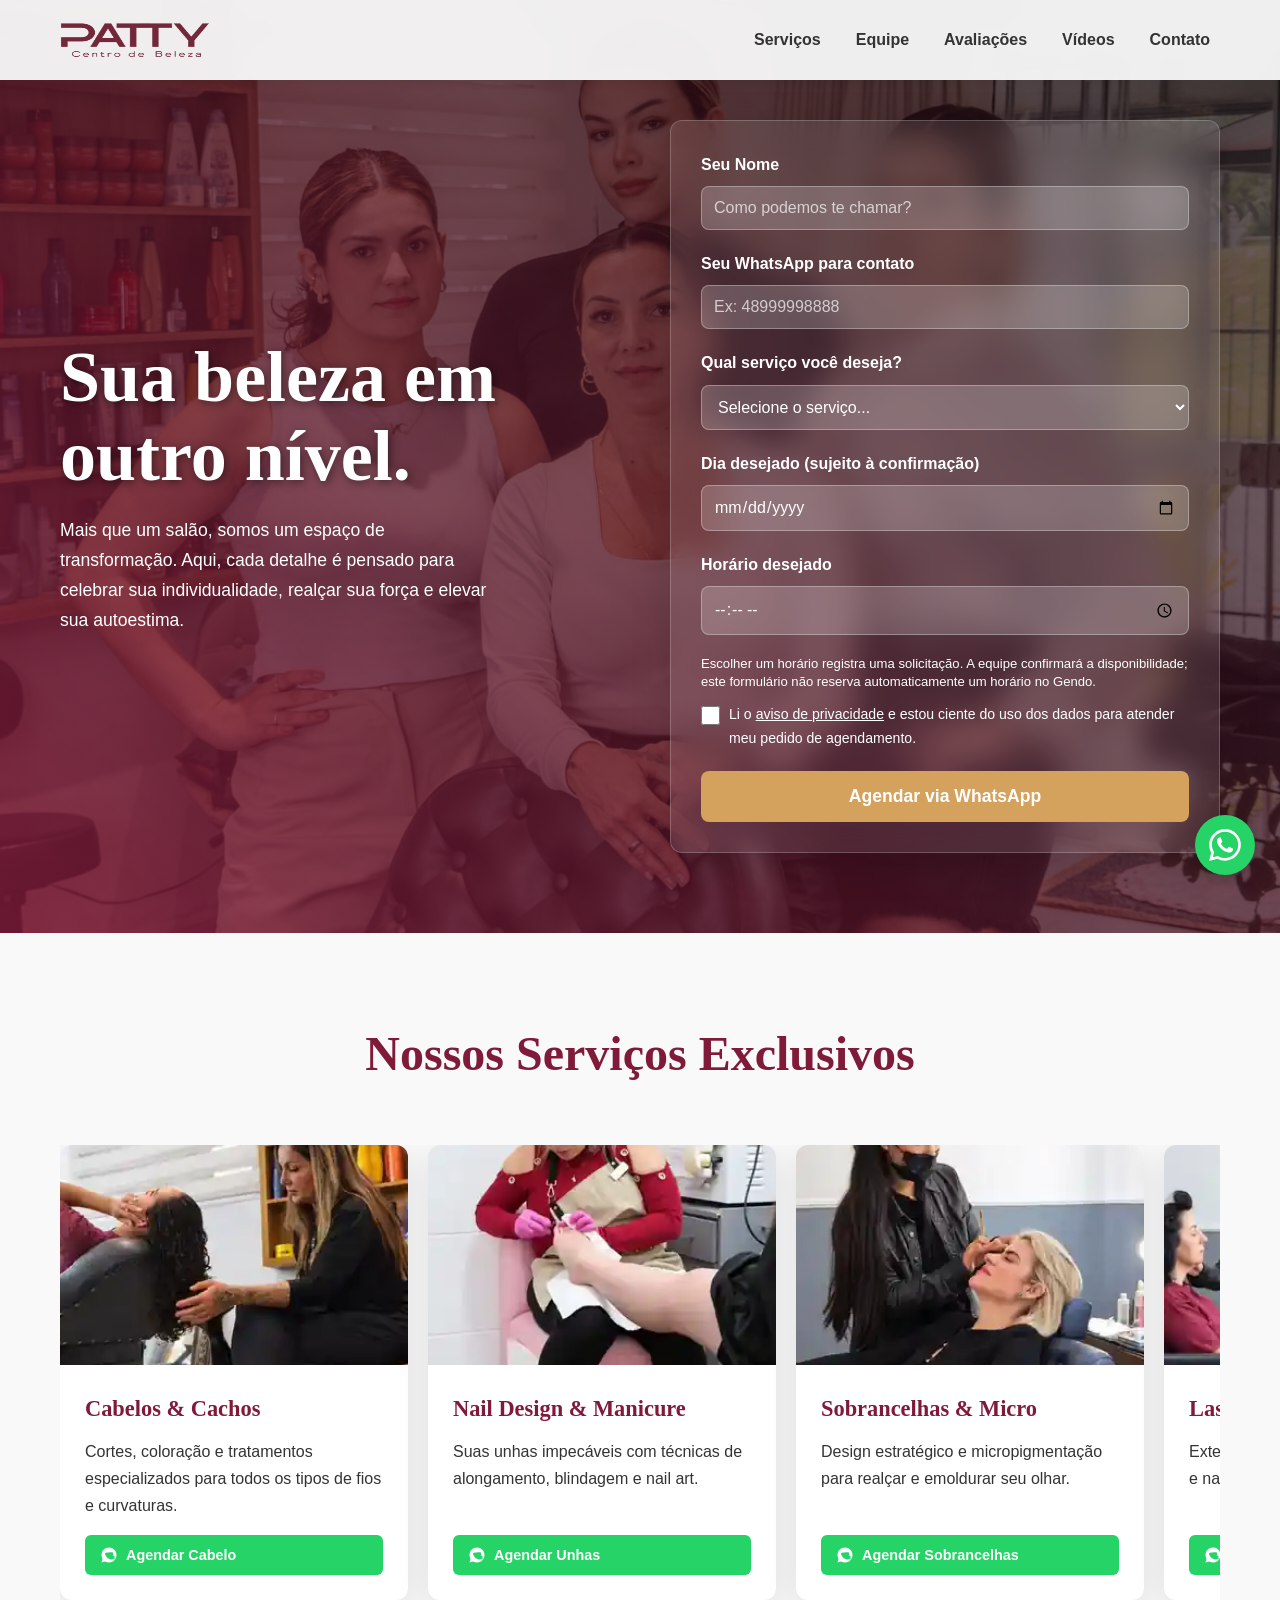
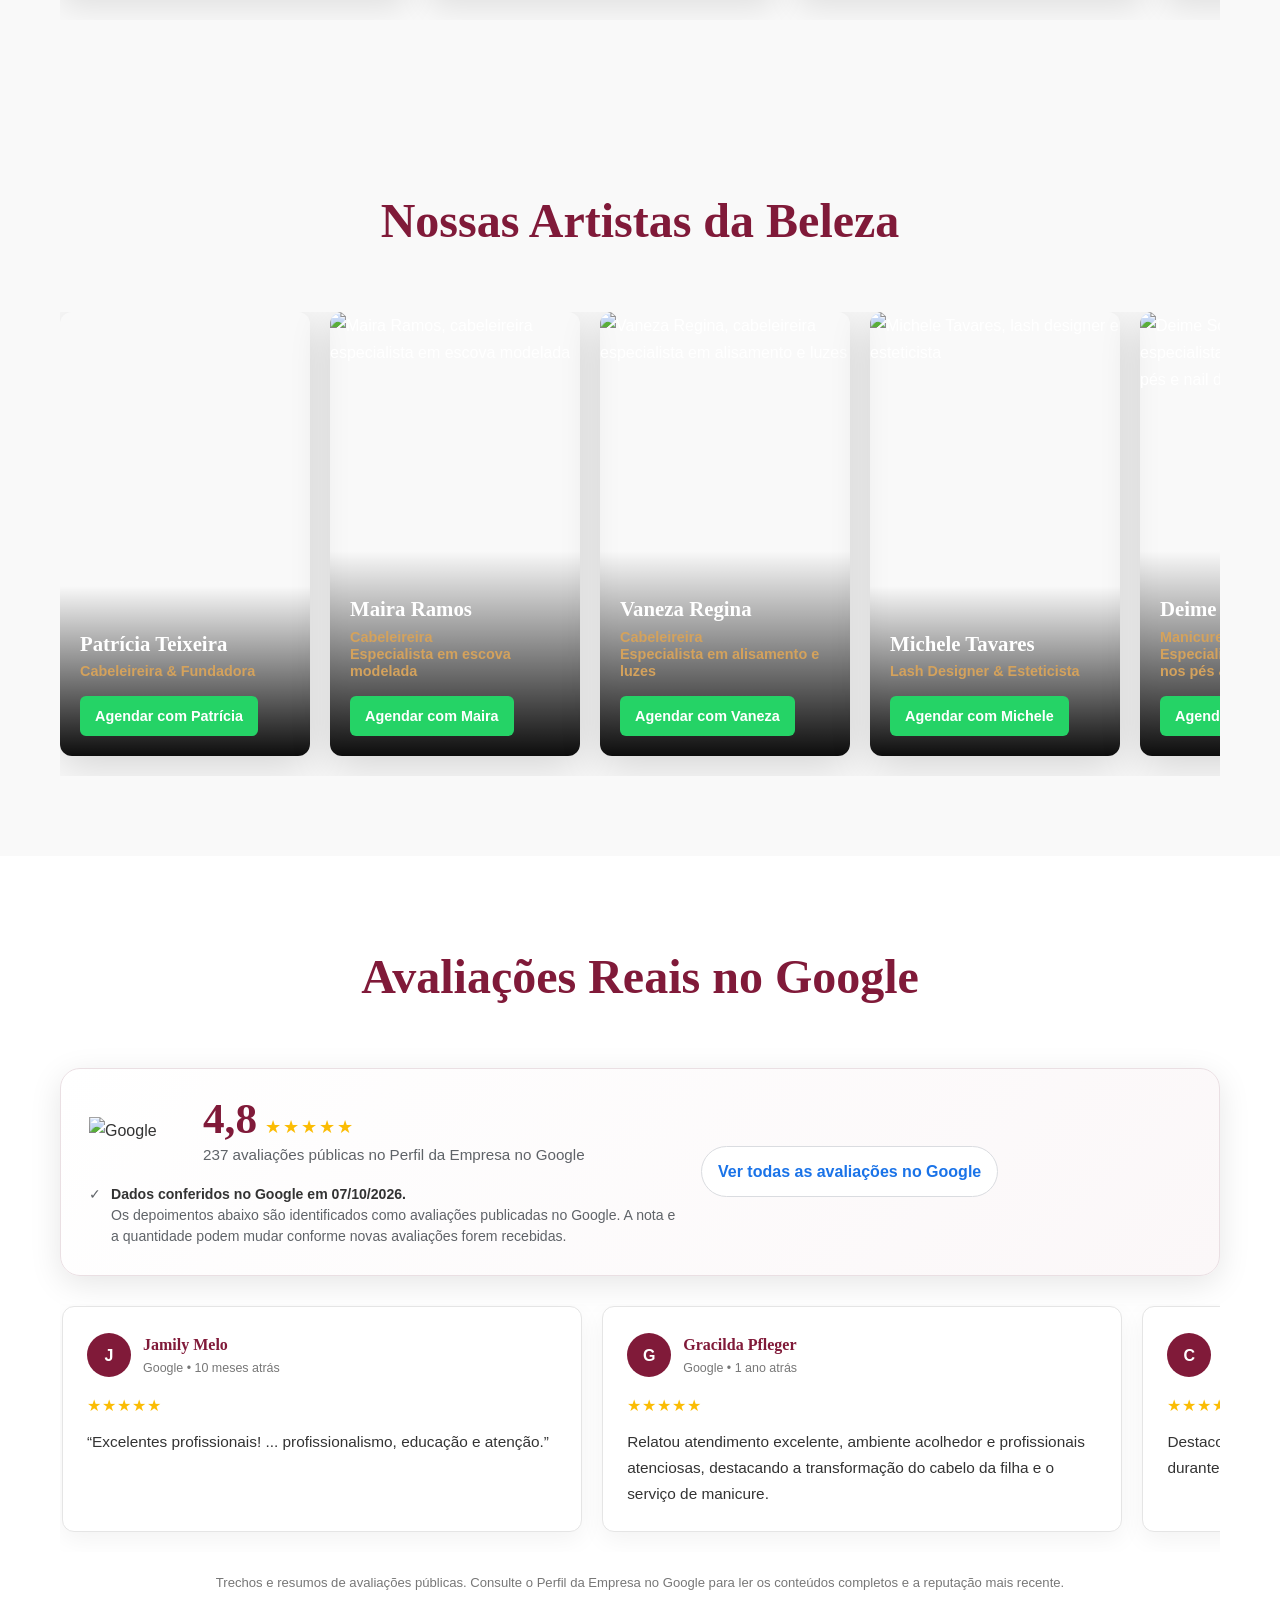
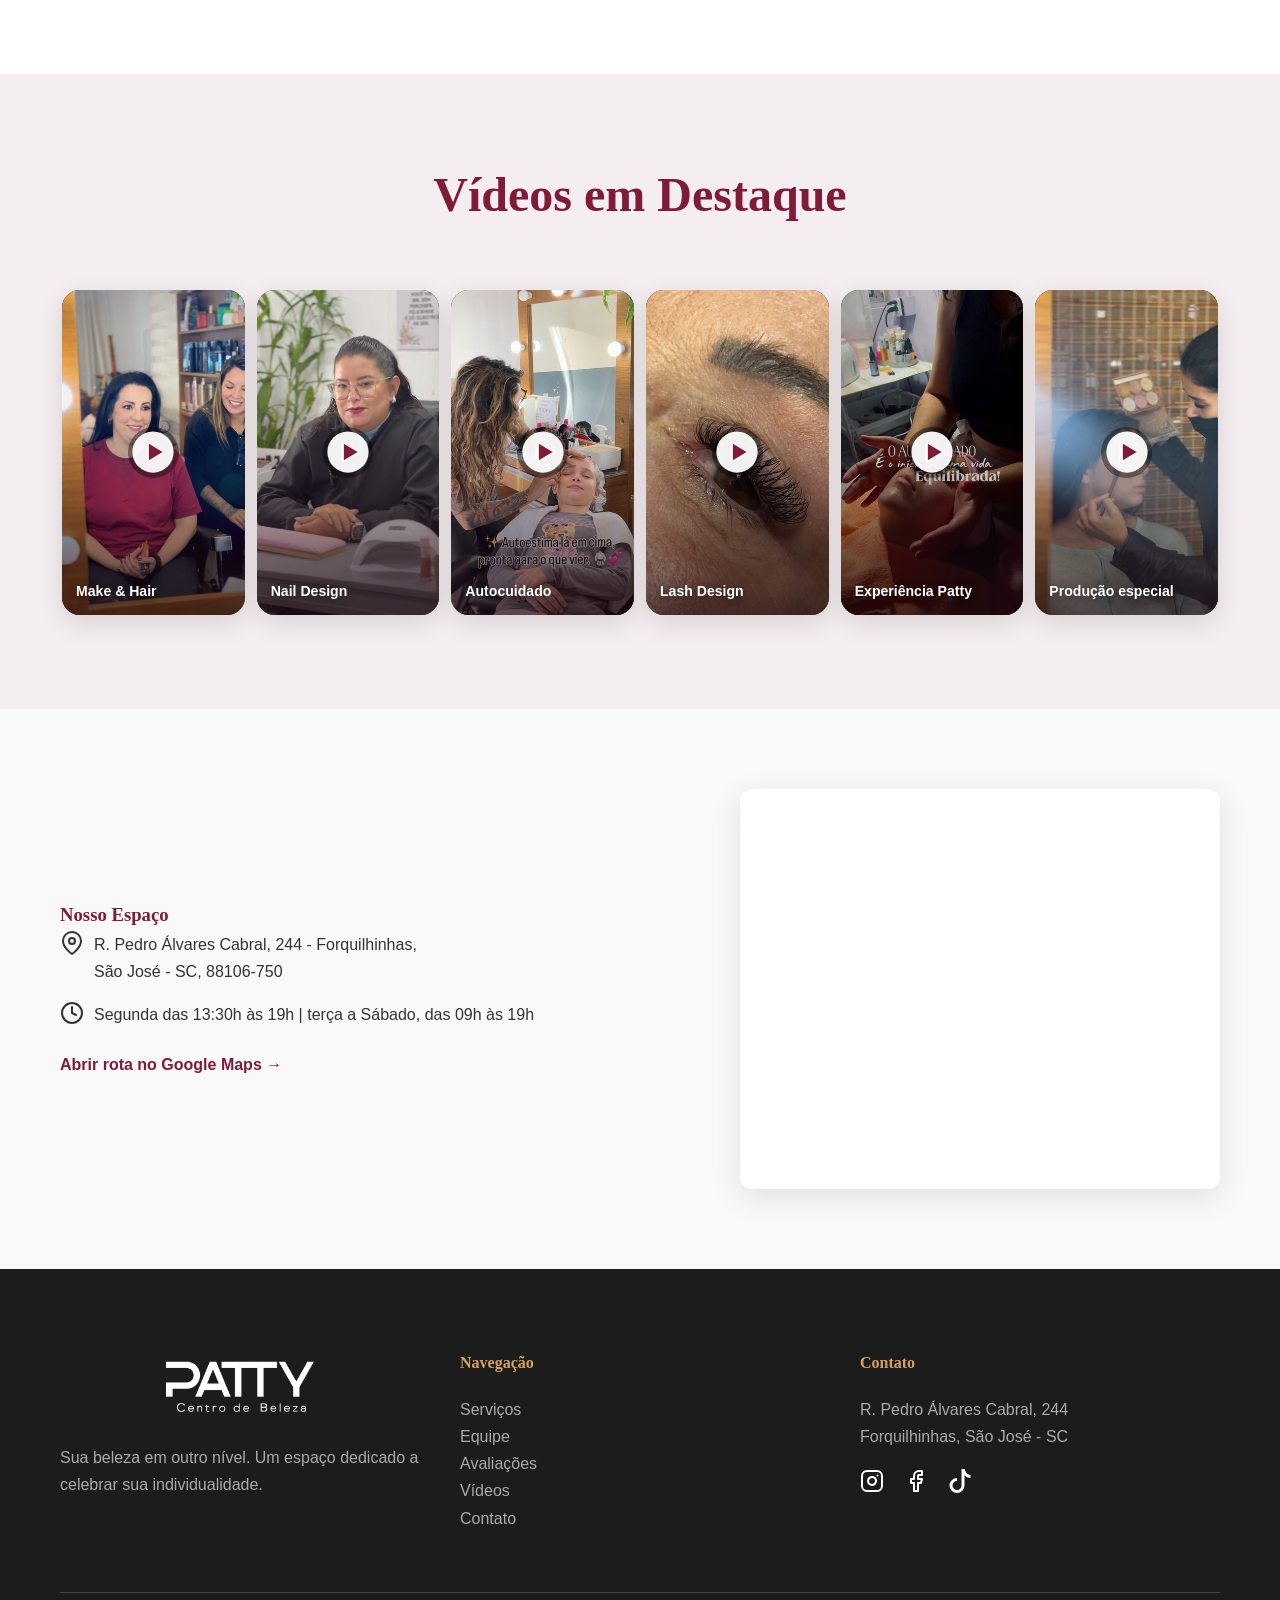
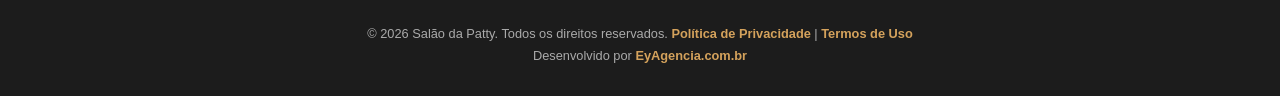
==== commit 97420a0b: "fix(analytics): emit form_submit only for newly saved Patty CRM leads" ====
--- a/index.html
+++ b/index.html
@@ -485,6 +485,8 @@
         #patty-servico-modal h2{font-size:1.6rem;margin:0 0 10px;color:#801a39;}
         #patty-servico-modal p{font-size:.92rem;line-height:1.4;margin:0 0 12px;color:#55444c;}
         #patty-servico-modal label{display:block;font-size:.86rem;font-weight:600;color:#3a2630;margin:9px 0 4px;}
+        #patty-servico-modal [hidden]{display:none!important;}
+        #patty-servico-modal select,#patty-servico-modal input[type=date],#patty-servico-modal input[type=time]{width:100%;border:1px solid #d8c5cc;padding:11px;border-radius:9px;background:#fff;color:#33252b;font:inherit;min-height:44px;}
         #patty-servico-modal input[type=text],#patty-servico-modal input[type=tel]{width:100%;border:1px solid #d8c5cc;padding:11px;border-radius:9px;font:inherit;}
         #patty-servico-modal input[type=checkbox]{flex-shrink:0;width:19px;height:19px;margin-top:3px;}
         #patty-servico-modal .patty-capture-actions{display:flex;flex-wrap:wrap;gap:9px;margin-top:14px;}
@@ -1103,6 +1105,19 @@
         }
 
 
+        // form_submit significa LEAD NOVO confirmado pelo CRM, não tentativa de envio,
+        // clique no WhatsApp, mensagem entregue ou agendamento realizado.
+        // Apenas parâmetros de contexto: nunca incluir nome, telefone ou texto livre.
+        function registrarFormularioConfirmado(resultado, formulario, servico, origem) {
+            if (resultado?.created !== true) return;
+            pattyEvento('form_submit', {
+                form_id: String(formulario).slice(0, 60),
+                form_name: String(formulario).slice(0, 60),
+                form_service: String(servico).slice(0, 100),
+                lead_source: String(origem).slice(0, 60)
+            });
+        }
+
         // Os cliques nos botões de serviço ainda não identificam uma pessoa.
         // Só registramos um lead se a visitante fornecer nome/telefone e autorizar a finalidade.
         let pattyServicoPendente = null;
@@ -1198,11 +1213,15 @@
                 });
                 const resultado = await resposta.json().catch(() => ({}));
                 if (!resposta.ok || !resultado.ok) throw new Error(resultado.error || 'Falha ao salvar');
-                if(resultado.created)pattyEvento('crm_lead_saved', {
-                    lead_reference: dados.ref,
-                    form_service: servicoSelecionado,
-                    lead_source: dados.area==='servicos'?'botao_servico':'botao_geral'
-                });
+                if(resultado.created === true){
+                    const origem=dados.area==='servicos'?'botao_servico':'botao_geral';
+                    registrarFormularioConfirmado(resultado, 'captura_servico', servicoSelecionado, origem);
+                    pattyEvento('crm_lead_saved', {
+                        lead_reference: dados.ref,
+                        form_service: servicoSelecionado,
+                        lead_source: origem
+                    });
+                }
                 status.textContent = 'Solicitação registrada! Confirme sua mensagem no WhatsApp.';
                 fecharCapturaServico();
             } catch (_) {
@@ -1376,7 +1395,10 @@
                     });
                     const result = await response.json().catch(() => ({}));
                     if (!response.ok || !result.ok) throw Error(result.error || 'CRM indisponível');
-                    if(result.created)pattyEvento('crm_lead_saved', {lead_reference: ref, form_service: String(servico).slice(0,100)});
+                    if(result.created === true){
+                        registrarFormularioConfirmado(result, 'agendamento_hero', servico, 'formulario_site');
+                        pattyEvento('crm_lead_saved', {lead_reference: ref, form_service: String(servico).slice(0,100)});
+                    }
                     alert.textContent = 'Solicitação registrada. Confirme o envio da mensagem no WhatsApp.';
                 } catch (err) {
                     // Não perder o atendimento mesmo se a API, Firebase ou API estiver indisponível.
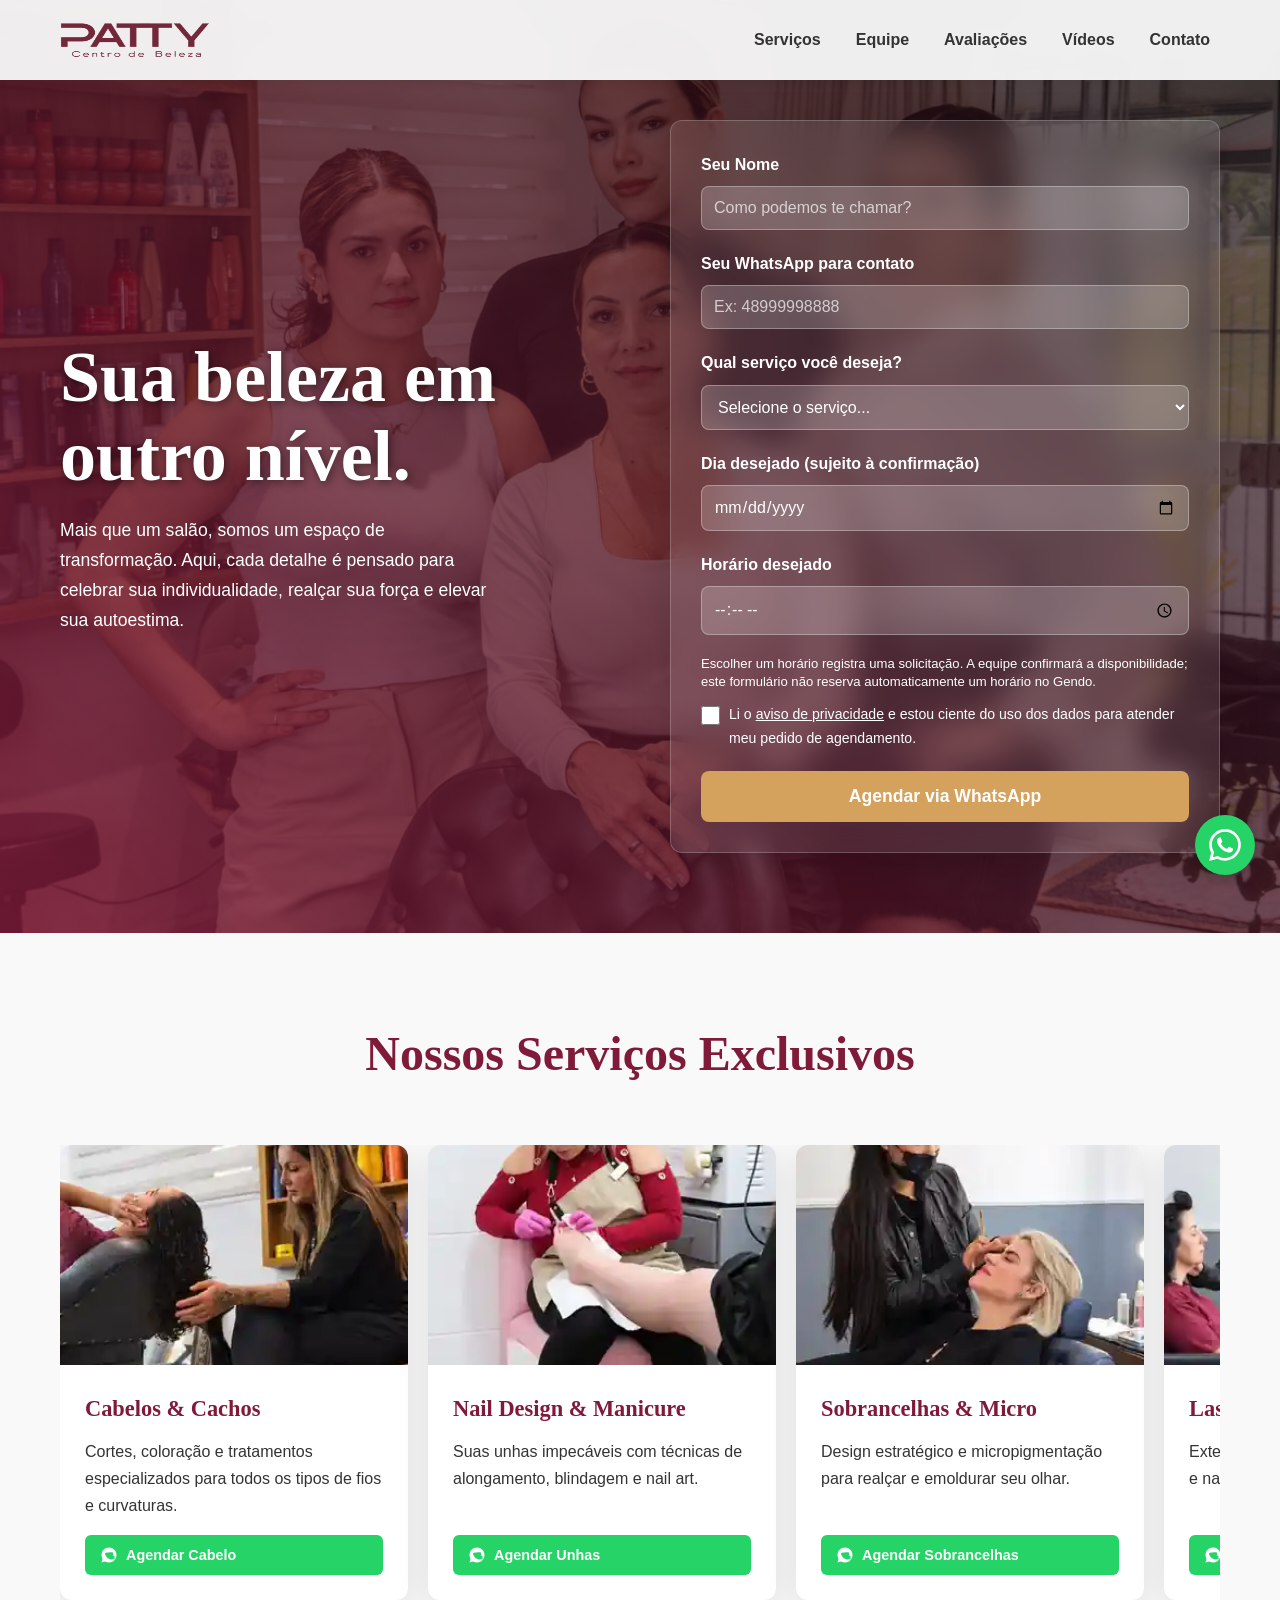
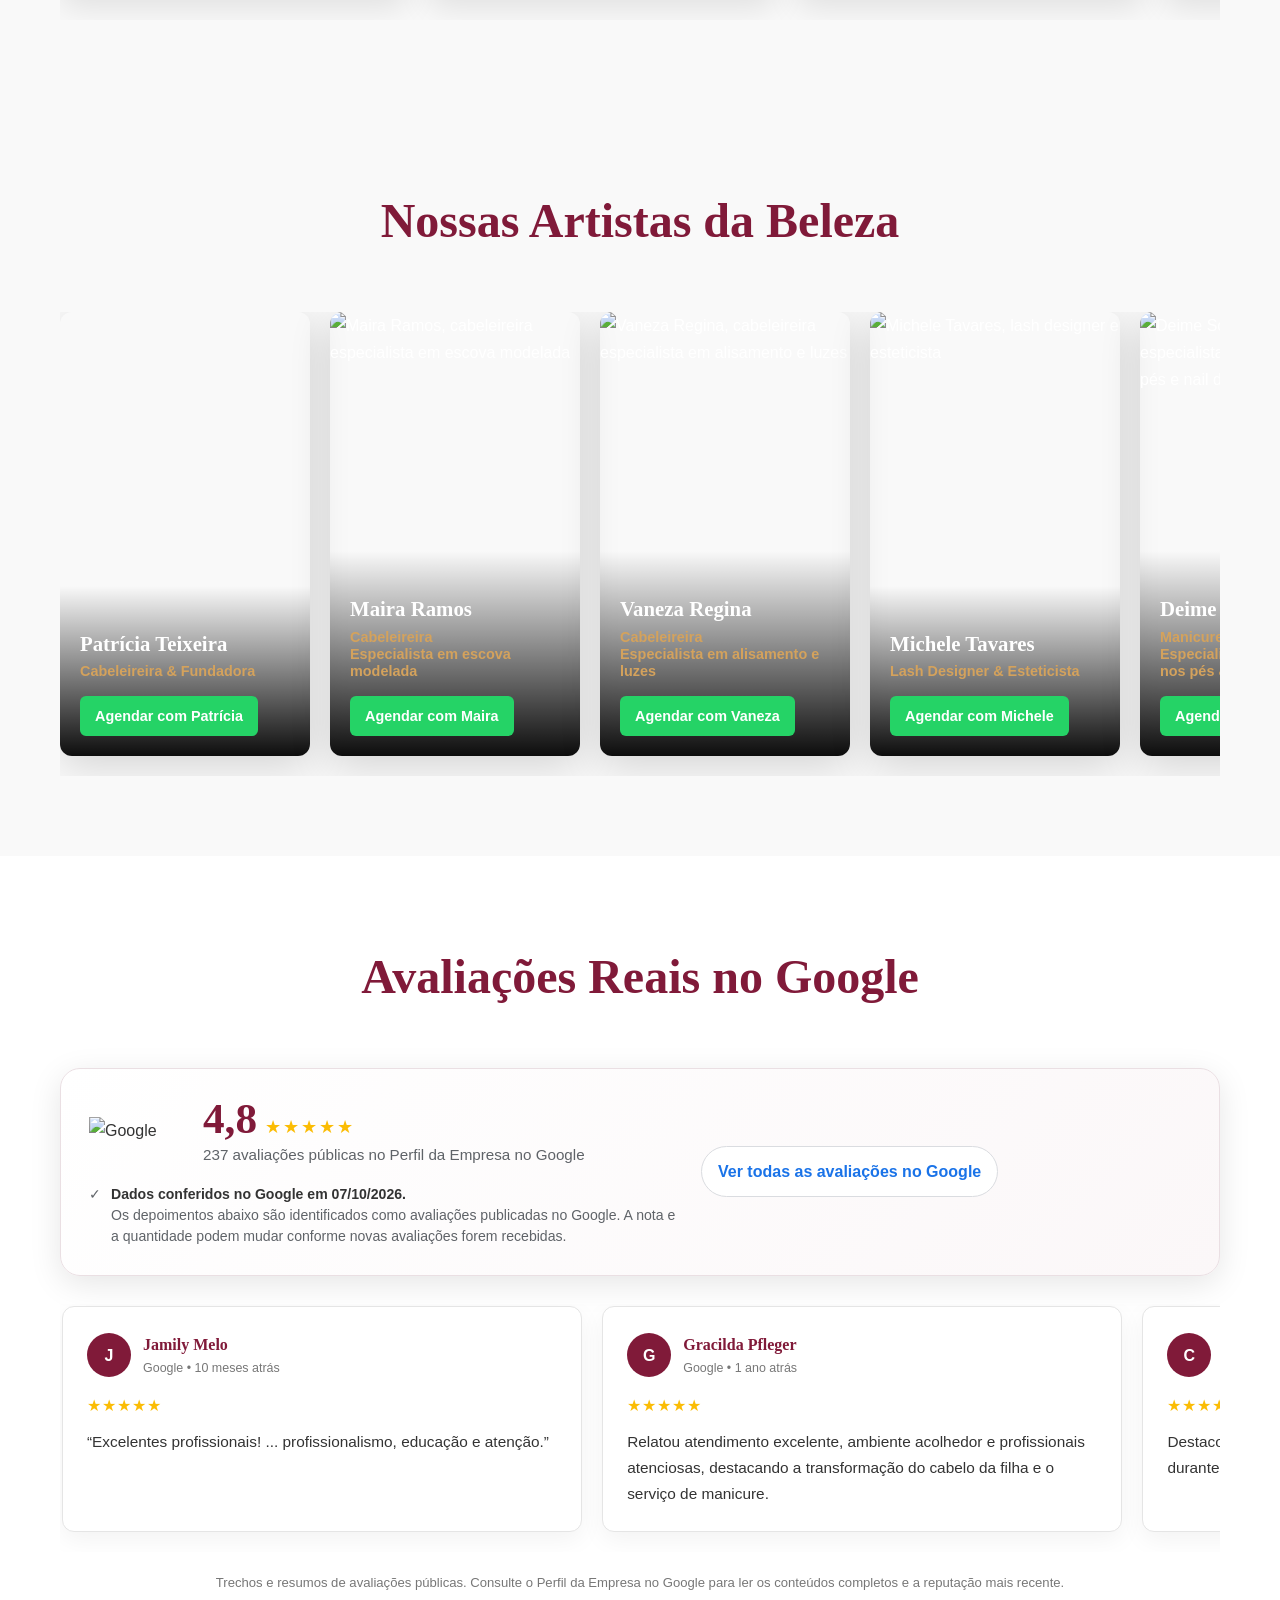
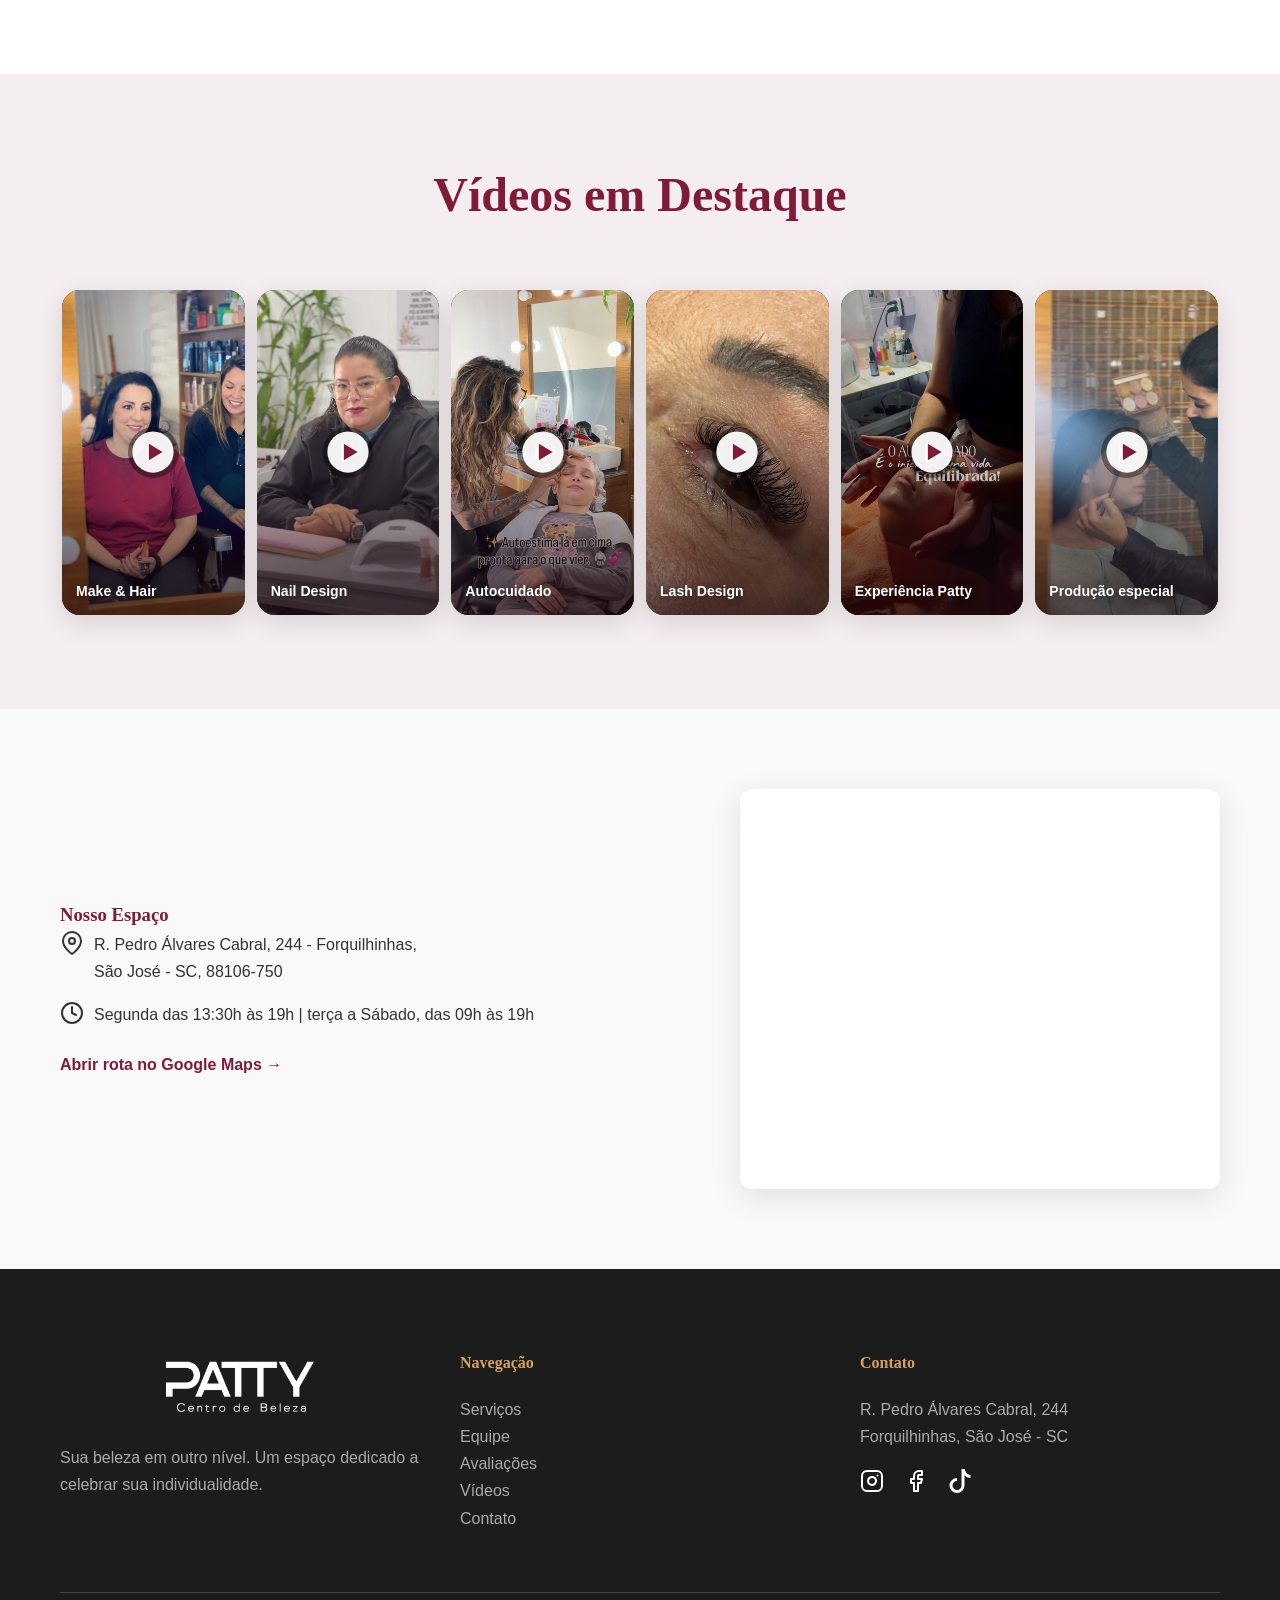
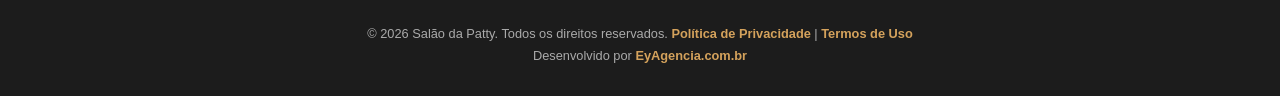
==== commit 0177fd04: "fix(conversion): restore direct WhatsApp access on generic CTAs after Nov 3 funnel regression" ====
--- a/index.html
+++ b/index.html
@@ -1260,7 +1260,7 @@
                 link.href = url.toString();
                 // Em botões dos serviços, captar contato só se a pessoa optar por informar dados.
                 // O evento whatsapp_click ocorre quando ela prossegue, não ao abrir o formulário.
-                if (!evt.ctrlKey && !evt.metaKey && !evt.shiftKey && !evt.altKey && evt.button === 0) {
+                if (cardServico && !evt.ctrlKey && !evt.metaKey && !evt.shiftKey && !evt.altKey && evt.button === 0) {
                     evt.preventDefault();
                     pattyEvento('whatsapp_cta_open', {
                         whatsapp_area: area, whatsapp_servico: servico,
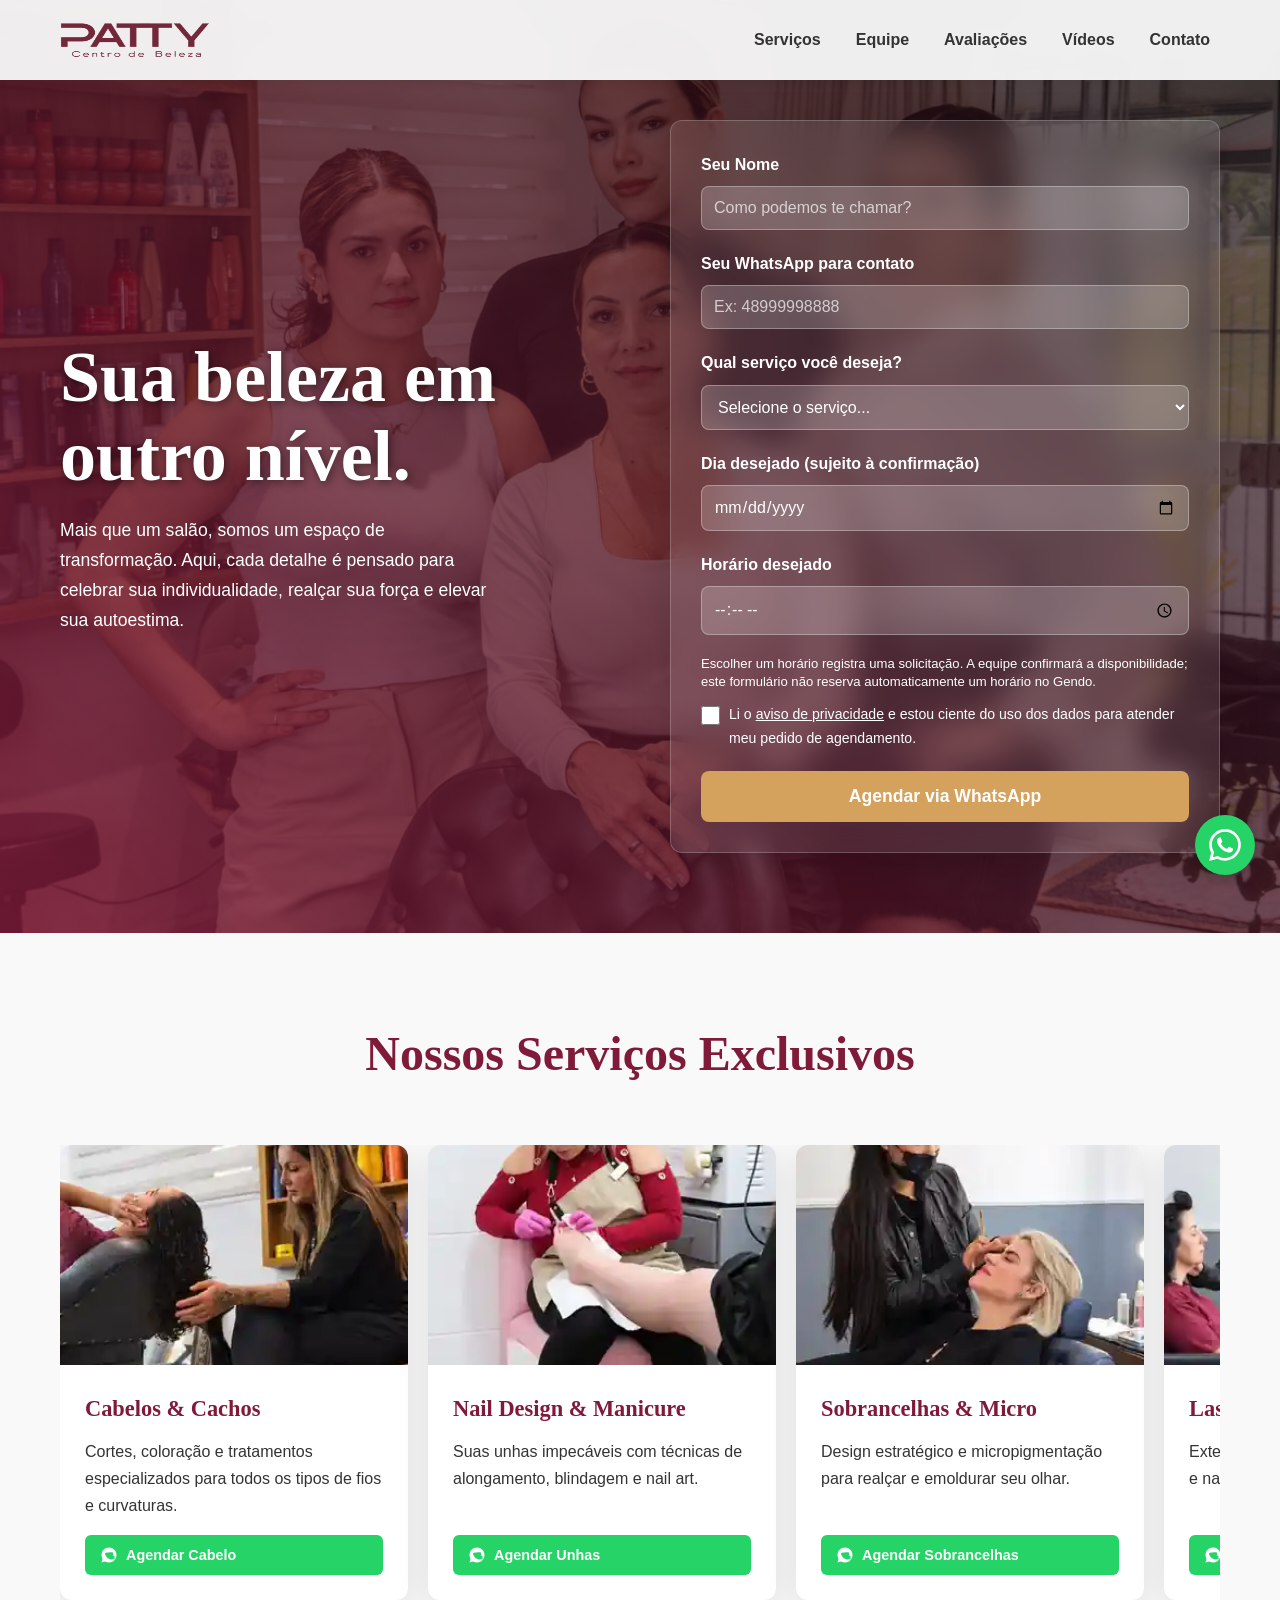
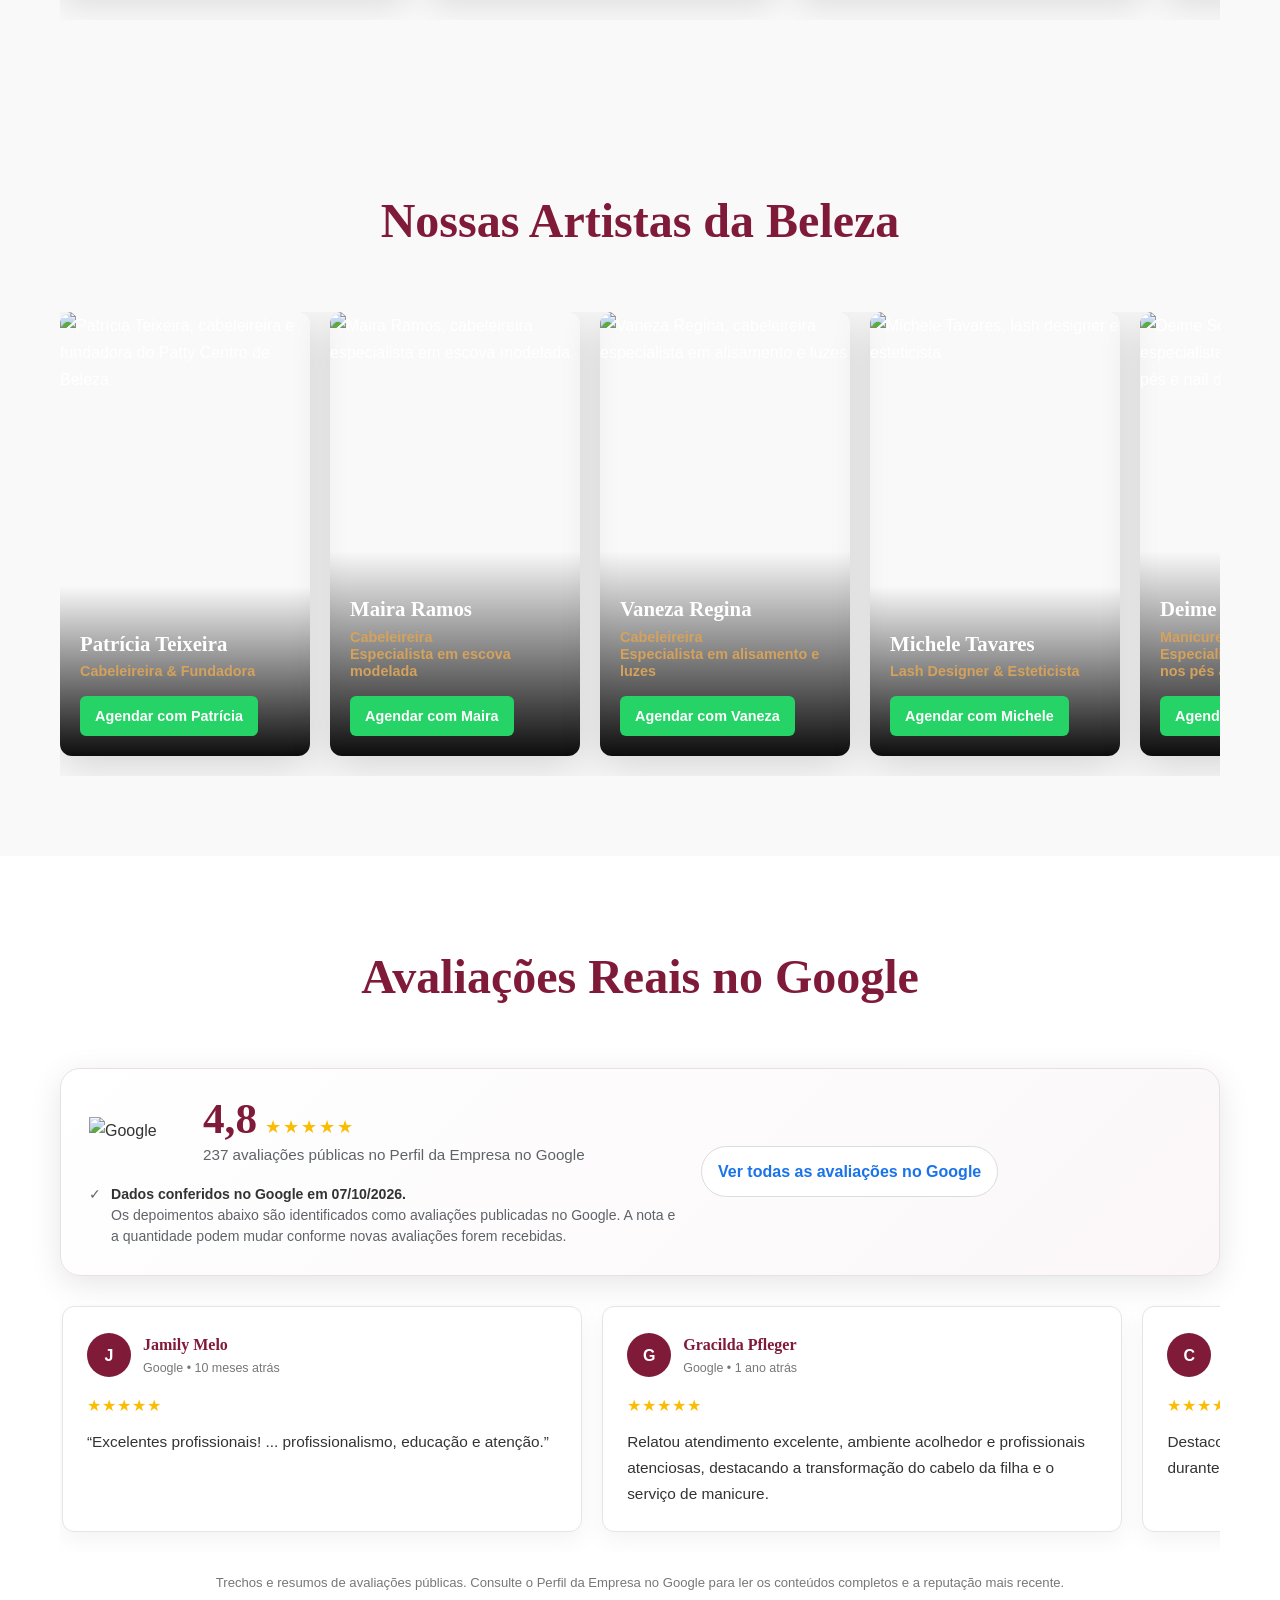
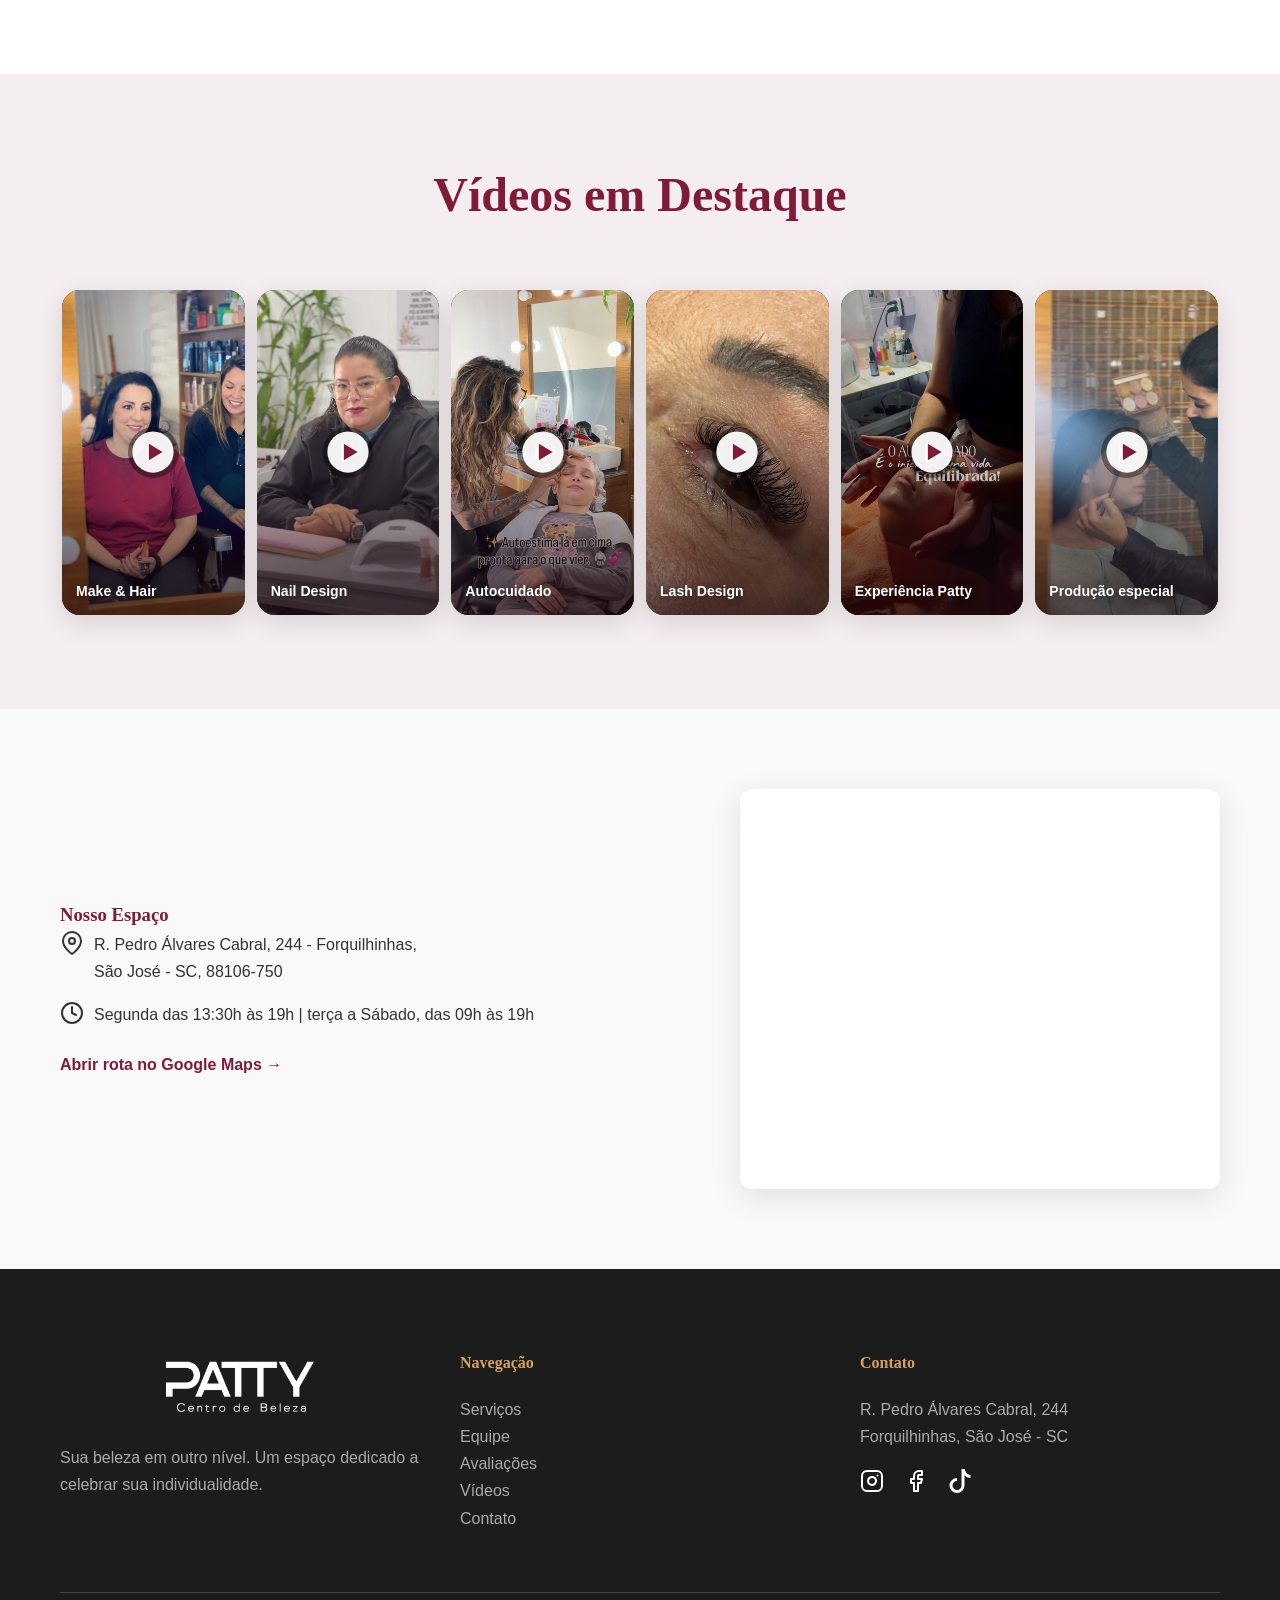
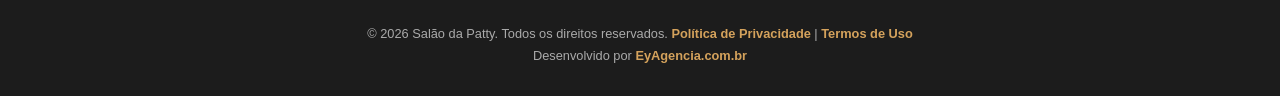
==== commit 61ebe0ba: "fix(crm): require saved lead before all Patty WhatsApp CTA redirects, preserve GA4 events" ====
--- a/index.html
+++ b/index.html
@@ -1017,7 +1017,6 @@
           </label>
           <div class="patty-capture-actions">
             <button type="submit" id="patty-capture-submit">Registrar e abrir WhatsApp</button>
-            <button type="button" id="patty-capture-skip">Ir direto ao WhatsApp</button>
           </div>
           <p id="patty-capture-status" role="status"></p>
         </form>
@@ -1172,14 +1171,6 @@
         });
         document.addEventListener('keydown', evt => {
             if (evt.key === 'Escape' && !capturaModal.hidden) fecharCapturaServico();
-        });
-        document.getElementById('patty-capture-skip').addEventListener('click', () => {
-            if (!pattyServicoPendente) return;
-            const dados = pattyServicoPendente;
-            fecharCapturaServico();
-            // O atendimento direto continua disponível, sem cadastro obrigatório.
-            const janela = window.open('about:blank', '_blank');
-            abrirWhatsAppCaptura(dados, janela, '', '');
         });
         capturaForm.addEventListener('submit', async evt => {
             evt.preventDefault();
@@ -1207,12 +1198,14 @@
                         service: servicoSelecionado,
                         reference: dados.ref, campaign: pattyCampanha(),
                         source: dados.area==='servicos'?'botao_servico':'botao_geral',
+                        professional: dados.professional || '',
                         privacyAcknowledged: document.getElementById('patty-capture-privacy').checked,
                         website: document.getElementById('patty-capture-website').value
                     })
                 });
                 const resultado = await resposta.json().catch(() => ({}));
-                if (!resposta.ok || !resultado.ok) throw new Error(resultado.error || 'Falha ao salvar');
+                if (!resposta.ok || resultado.ok !== true || resultado.reference !== dados.ref ||
+                    typeof resultado.created !== 'boolean') throw new Error(resultado.error || 'Falha ao confirmar o cadastro');
                 if(resultado.created === true){
                     const origem=dados.area==='servicos'?'botao_servico':'botao_geral';
                     registrarFormularioConfirmado(resultado, 'captura_servico', servicoSelecionado, origem);
@@ -1224,12 +1217,13 @@
                 }
                 status.textContent = 'Solicitação registrada! Confirme sua mensagem no WhatsApp.';
                 fecharCapturaServico();
-            } catch (_) {
-                // Não confundir clique com lead salvo, e não bloquear o contato com o salão.
-                pattyEvento('crm_capture_failed', {lead_reference: dados.ref, lead_source: 'botao_servico'});
-                status.textContent = 'Não foi possível confirmar o cadastro. Continue o atendimento pelo WhatsApp.';
+                abrirWhatsAppCaptura(dados, janela, nome, telefone,preferencia,servicoSelecionado);
+            } catch (error) {
+                if (janela && !janela.closed) janela.close();
+                // A falha não abre WhatsApp e não registra conversão de contato.
+                pattyEvento('crm_capture_failed', {lead_reference: dados.ref, lead_source: dados.area==='servicos'?'botao_servico':'botao_geral'});
+                status.textContent = error.message || 'Cadastro não confirmado. Confira os dados e tente novamente.';
             } finally {
-                abrirWhatsAppCaptura(dados, janela, nome, telefone,preferencia,servicoSelecionado);
                 submit.disabled = false;
             }
         });
@@ -1258,18 +1252,17 @@
                 }
                 url.searchParams.set('text', link.dataset.whatsappTextoOriginal + '\n\nOrigem: ' + pattyOrigemContato() + '\nRef. atendimento: ' + ref);
                 link.href = url.toString();
-                // Em botões dos serviços, captar contato só se a pessoa optar por informar dados.
-                // O evento whatsapp_click ocorre quando ela prossegue, não ao abrir o formulário.
-                if (cardServico && !evt.ctrlKey && !evt.metaKey && !evt.shiftKey && !evt.altKey && evt.button === 0) {
-                    evt.preventDefault();
-                    pattyEvento('whatsapp_cta_open', {
-                        whatsapp_area: area, whatsapp_servico: servico,
-                        whatsapp_botao: botao, lead_reference: ref
-                    });
-                    abrirCapturaServico({url: url.toString(), serviceName: servico, ref, area, botao});
-                } else {
-                    registrarCliqueWhatsApp(area, servico, botao, ref);
-                }
+                // Todos os CTAs de WhatsApp do site exigem gravação confirmada no CRM.
+                // As tags de intenção e conversão existentes são preservadas.
+                evt.preventDefault();
+                pattyEvento('whatsapp_cta_open', {
+                    whatsapp_area: area, whatsapp_servico: servico,
+                    whatsapp_botao: botao, lead_reference: ref
+                });
+                abrirCapturaServico({
+                    url: url.toString(), serviceName: servico, ref, area, botao,
+                    professional: cardEquipe ? servico : ''
+                });
             } else if (url.protocol === 'tel:') {
                 pattyEvento('phone_click', {
                     phone_area: String(link.dataset.contactLocation || 'site').slice(0, 60),
@@ -1383,6 +1376,7 @@
                     form_name: 'agendamento_hero', form_service: String(servico).slice(0, 100),
                     form_has_phone: true, lead_reference: ref
                 });
+                let confirmadoNoCrm = false;
                 try {
                     const response = await fetch('/api/leads', {
                         method: 'POST',
@@ -1394,21 +1388,25 @@
                         })
                     });
                     const result = await response.json().catch(() => ({}));
-                    if (!response.ok || !result.ok) throw Error(result.error || 'CRM indisponível');
+                    if (!response.ok || result.ok !== true || result.reference !== ref ||
+                        typeof result.created !== 'boolean') throw Error(result.error || 'CRM indisponível');
                     if(result.created === true){
                         registrarFormularioConfirmado(result, 'agendamento_hero', servico, 'formulario_site');
                         pattyEvento('crm_lead_saved', {lead_reference: ref, form_service: String(servico).slice(0,100)});
                     }
+                    confirmadoNoCrm = true;
                     alert.textContent = 'Solicitação registrada. Confirme o envio da mensagem no WhatsApp.';
                 } catch (err) {
-                    // Não perder o atendimento mesmo se a API, Firebase ou API estiver indisponível.
-                    // O aviso é explícito: não contabilizar este lead como salvo no CRM.
-                    alert.textContent = 'O cadastro automático não foi confirmado. Continue no WhatsApp; o atendimento permanece disponível.';
+                    alert.textContent = err.message || 'Cadastro não confirmado. Confira seus dados e tente novamente.';
                     pattyEvento('crm_capture_failed', {lead_reference: ref, form_service: String(servico).slice(0,100)});
                 } finally {
-                    registrarCliqueWhatsApp('formulario', servico, 'form_agendamento', ref);
-                    if (tab && !tab.closed) tab.location.href = waUrl;
-                    else window.location.assign(waUrl);
+                    if (confirmadoNoCrm) {
+                        registrarCliqueWhatsApp('formulario', servico, 'form_agendamento', ref);
+                        if (tab && !tab.closed) tab.location.href = waUrl;
+                        else window.location.assign(waUrl);
+                    } else if (tab && !tab.closed) {
+                        tab.close();
+                    }
                     btn.disabled = false;
                 }
             });
